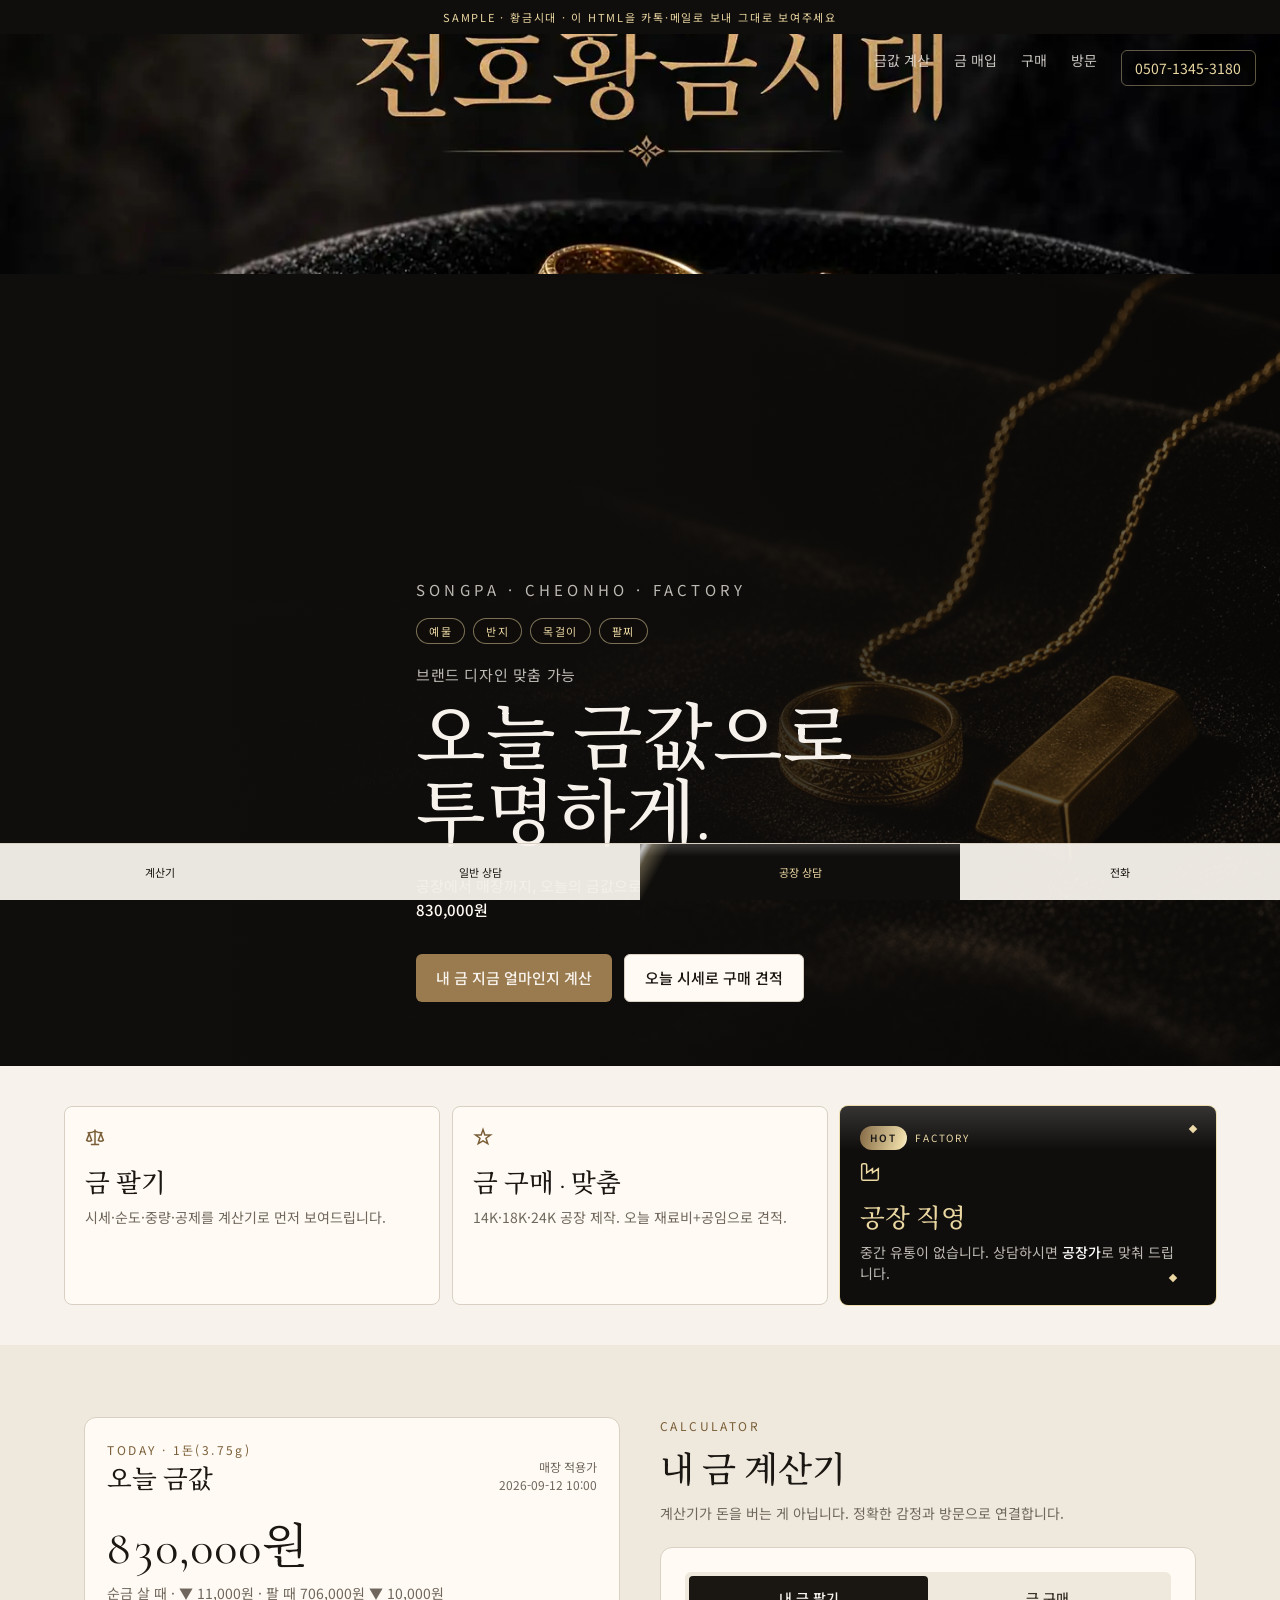
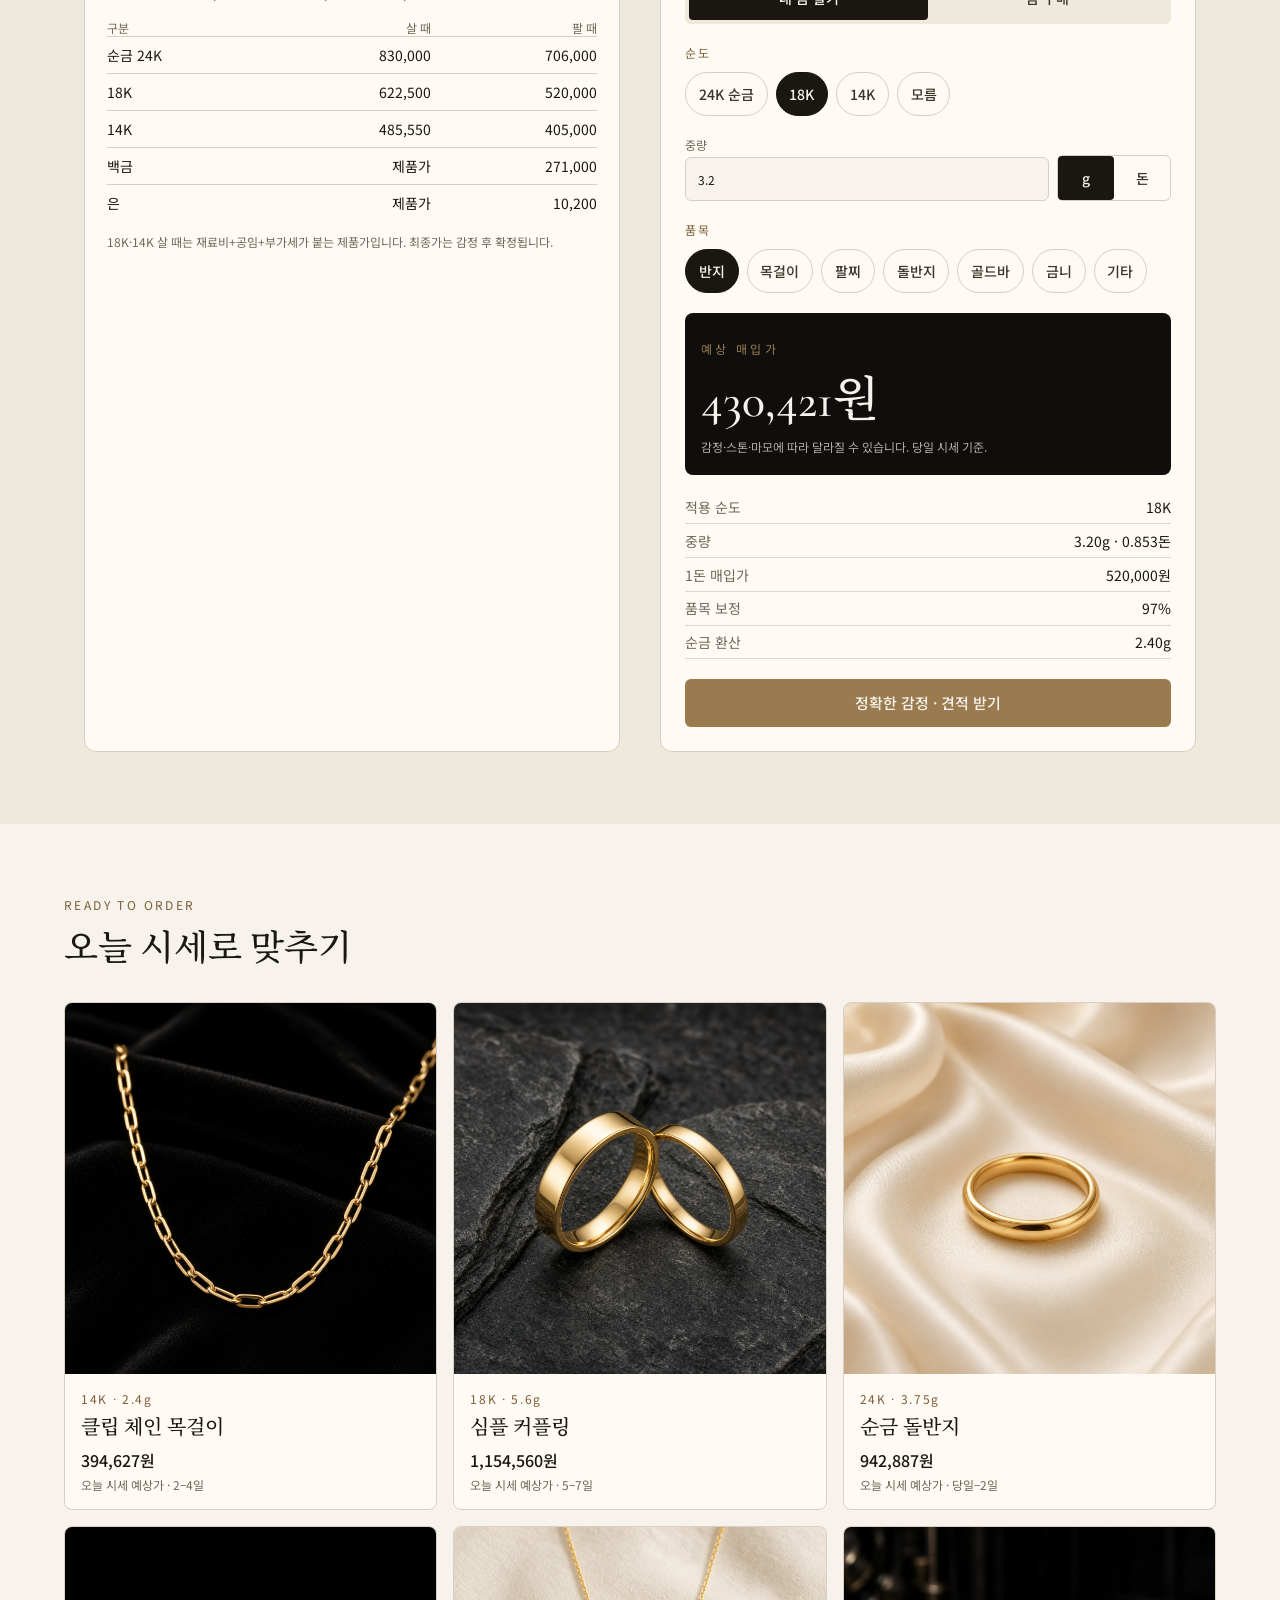
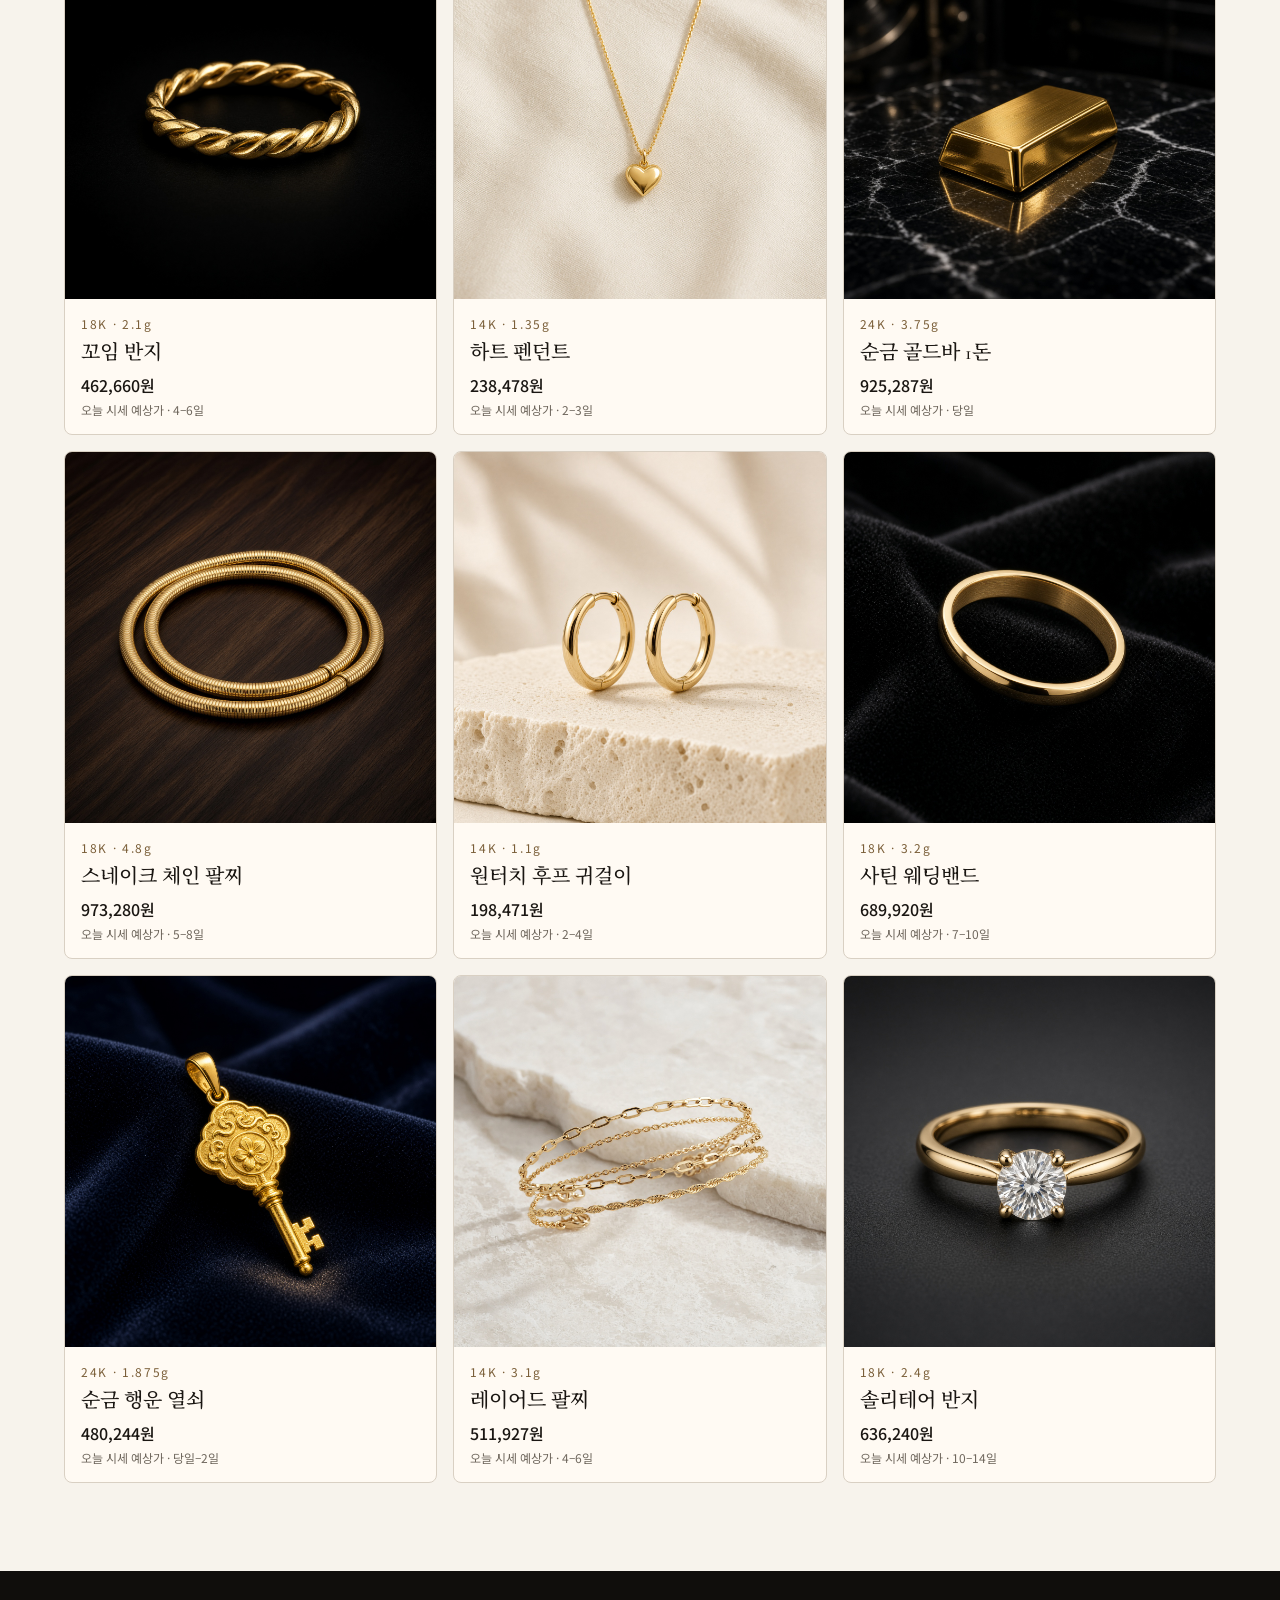
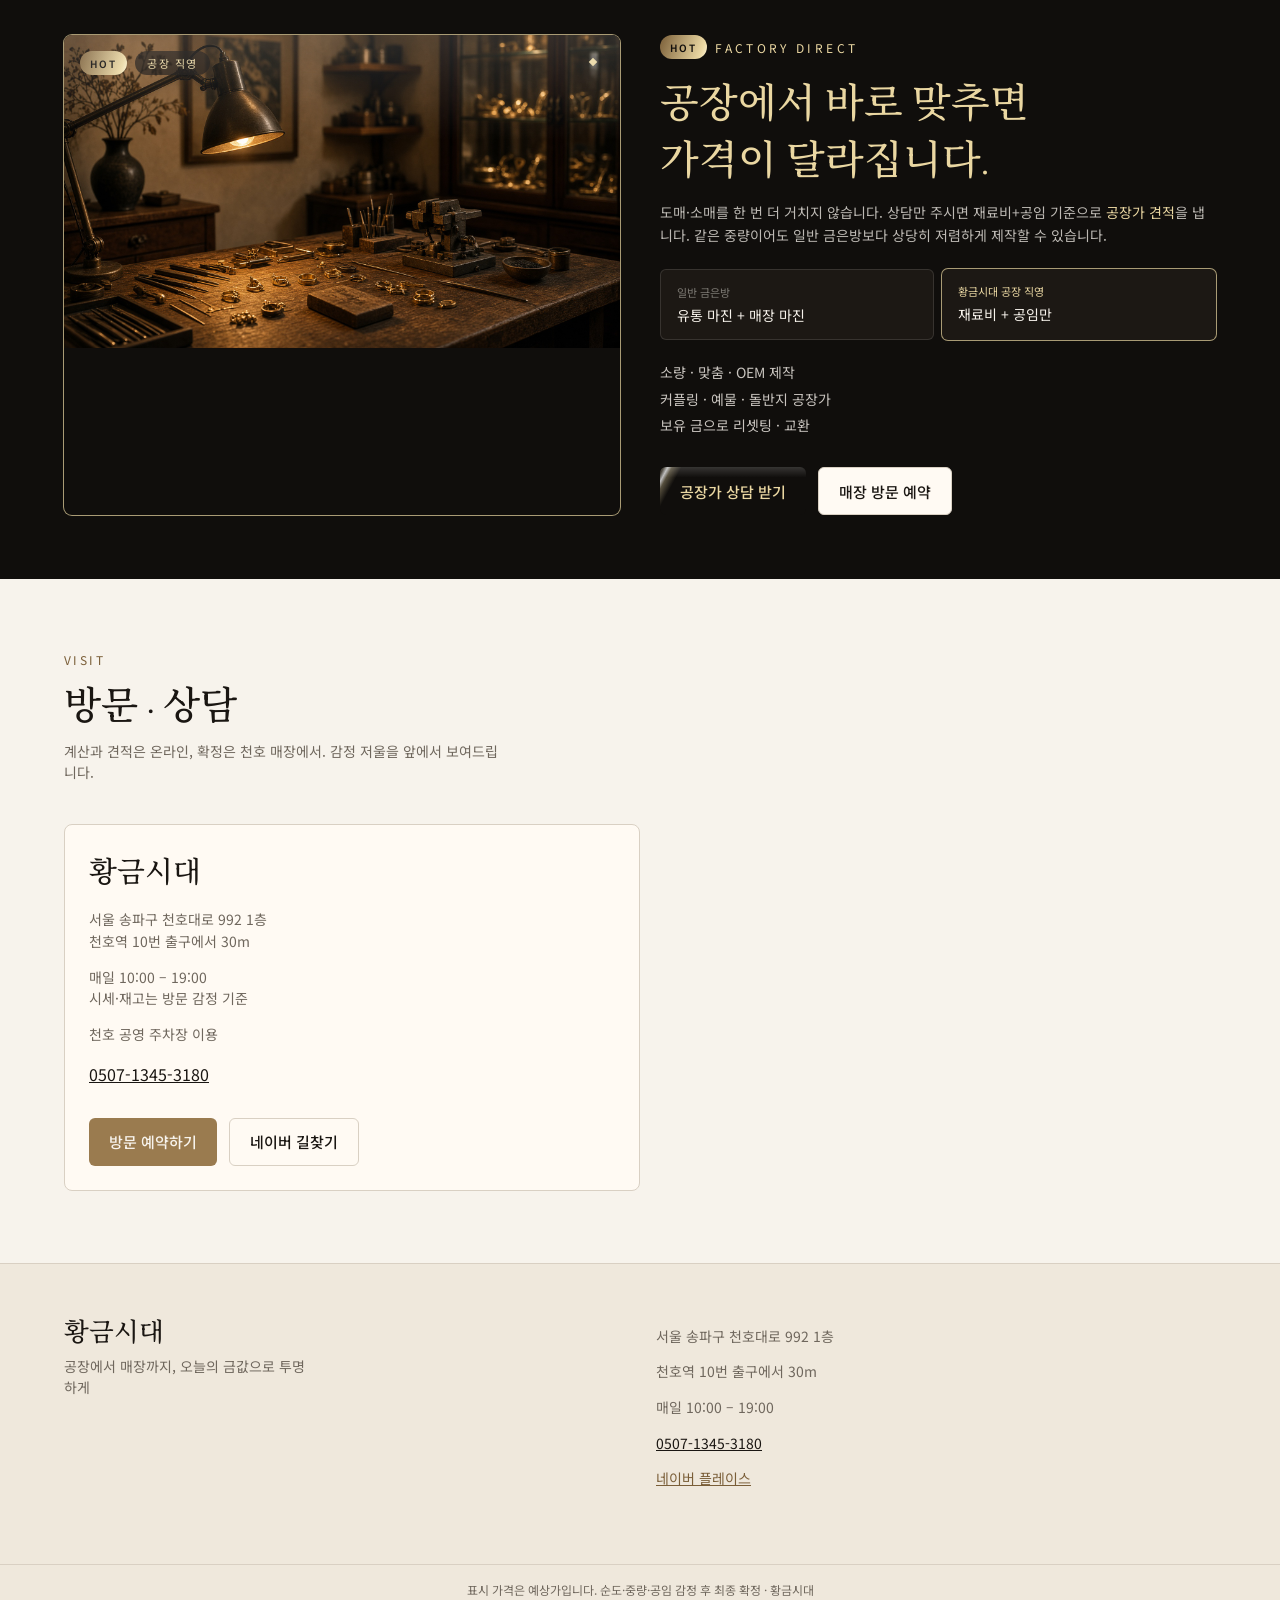
==== index.html @ 437cd319 "Publish static sample site to GitHub Pages" ====
<!DOCTYPE html>
<html lang="ko">
<head>
  <meta charset="UTF-8" />
  <meta name="viewport" content="width=device-width, initial-scale=1, viewport-fit=cover" />
  <title>황금시대 · 오늘 금값 · 공장직영 샘플</title>
  <meta name="description" content="송파 천호 공장직영 금은방. 오늘 금값, 내 금 계산기, 맞춤 제작 견적." />
  <link rel="icon" href="favicon.svg" />
  <link rel="preconnect" href="https://fonts.googleapis.com" />
  <link rel="preconnect" href="https://fonts.gstatic.com" crossorigin />
  <link href="https://fonts.googleapis.com/css2?family=Cormorant+Garamond:wght@500;600&family=Noto+Sans+KR:wght@400;500;600&family=Noto+Serif+KR:wght@500;600&display=swap" rel="stylesheet" />
  <style>
    :root {
      --ivory: #f7f3ec;
      --paper: #efe8dc;
      --ink: #1a1612;
      --ink-soft: #3a342c;
      --muted: #6f675d;
      --line: #d9d0c3;
      --gold: #9a7b4f;
      --gold-deep: #7a5e38;
      --gold-bright: #ead7a2;
      --night: #100e0c;
      --night-2: #1c1814;
      --cream: #fffaf3;
      --display: "Cormorant Garamond", "Noto Serif KR", serif;
      --sans: "Noto Sans KR", Pretendard, system-ui, sans-serif;
    }
    * { box-sizing: border-box; }
    html { scroll-behavior: smooth; }
    body {
      margin: 0;
      background: var(--ivory);
      color: var(--ink);
      font-family: var(--sans);
      -webkit-font-smoothing: antialiased;
      padding-bottom: 4.5rem;
    }
    img { max-width: 100%; display: block; }
    button, a { font-family: inherit; }
    button { cursor: pointer; }
    h1, h2, h3 { font-family: var(--display); font-weight: 500; text-wrap: balance; margin: 0; }
    p { text-wrap: pretty; }
    .wrap { max-width: 72rem; margin: 0 auto; padding: 0 1.25rem; }
    .sample-bar {
      background: var(--night);
      color: var(--gold-bright);
      text-align: center;
      font-size: 11px;
      letter-spacing: 0.16em;
      padding: 0.55rem 1rem;
    }
    header {
      position: sticky; top: 0; z-index: 40;
      background: var(--night);
    }
    .head { position: relative; }
    .brand { display: block; }
    .brand img { width: 100%; height: 10rem; object-fit: cover; object-position: center; }
    @media (min-width: 640px) { .brand img { height: 13rem; } }
    @media (min-width: 768px) { .brand img { height: 15rem; } }
    nav {
      display: none; position: absolute; top: 0; right: 0; left: 0;
      justify-content: flex-end; gap: 1.5rem; padding: 1rem 1.5rem 0;
    }
    nav a { color: rgba(247,243,236,.8); text-decoration: none; font-size: 14px; }
    nav a:hover { color: var(--gold-bright); }
    .tel-btn {
      display: none; height: 2.25rem; align-items: center;
      border: 1px solid color-mix(in oklab, var(--gold-bright) 40%, transparent);
      color: var(--gold-bright); background: transparent; text-decoration: none;
      border-radius: 6px; padding: 0 0.85rem; font-size: 14px;
    }
    .hero {
      position: relative; isolation: isolate; min-height: 88svh;
      background: var(--night); color: var(--ivory); overflow: hidden;
      display: flex; align-items: flex-end;
    }
    .hero img { position: absolute; inset: 0; width: 100%; height: 100%; object-fit: cover; opacity: 0.55; }
    .hero-mask {
      position: absolute; inset: 0;
      background: linear-gradient(90deg, var(--night) 0%, rgba(16,14,12,.8) 50%, rgba(16,14,12,.2) 100%);
    }
    .hero-copy { position: relative; padding: 7rem 0 4rem; }
    .kicker { font-size: 12px; letter-spacing: 0.28em; color: var(--gold); margin: 0; }
    .hero h1 { font-size: clamp(2.6rem, 8vw, 4.5rem); line-height: 1.05; margin-top: 1rem; }
    .hero p { max-width: 28rem; margin: 1.2rem 0 0; color: rgba(247,243,236,.75); font-size: 15px; line-height: 1.6; }
    .row { display: flex; flex-wrap: wrap; gap: 0.75rem; margin-top: 2rem; }
    .btn {
      display: inline-flex; align-items: center; justify-content: center; gap: 0.4rem;
      height: 3rem; padding: 0 1.25rem; border-radius: 6px; font-size: 15px; font-weight: 500;
      text-decoration: none; border: 0; color: var(--ivory); background: var(--gold);
    }
    .btn:hover { background: var(--gold-deep); }
    .btn-cream { background: var(--cream); color: var(--ink); border: 1px solid var(--line); }
    .btn-cream:hover { background: var(--paper); }
    .btn-ink { background: var(--ink); color: var(--ivory); }
    .btn-ghost { background: transparent; color: var(--ink); }
    .btn.full { width: 100%; }
    .btn:disabled { opacity: .4; cursor: not-allowed; }
    .cards { display: grid; gap: 0.75rem; padding: 2.5rem 0; }
    .card {
      border: 1px solid var(--line); background: var(--cream);
      border-radius: 8px; padding: 1.25rem; text-decoration: none; color: inherit;
    }
    .card h2 { font-size: 1.6rem; margin-top: 0.7rem; }
    .card p { margin: 0.5rem 0 0; font-size: 14px; color: var(--muted); line-height: 1.55; }
    .card svg { color: var(--gold-deep); }
    .pills { display: flex; flex-wrap: wrap; gap: 0.5rem; margin-top: 1rem; }
    .pill-tag {
      border: 1px solid color-mix(in oklab, var(--gold-bright) 50%, transparent);
      background: rgba(16,14,12,.4); color: var(--gold-bright);
      border-radius: 999px; padding: 4px 12px; font-size: 11px; letter-spacing: 0.14em;
    }
    .hero-custom { margin: 0.75rem 0 0; font-size: 14px; letter-spacing: 0.04em; color: var(--gold-bright); }
    .shine { position: relative; overflow: hidden; }
    .shine::before {
      content: ""; position: absolute; inset: 0; z-index: 1; pointer-events: none;
      background: linear-gradient(180deg, color-mix(in oklab, white 16%, transparent), transparent 22%);
    }
    .shine::after {
      content: ""; position: absolute; top: -30%; bottom: -30%; width: 38%; z-index: 2; pointer-events: none;
      mix-blend-mode: screen;
      background: linear-gradient(100deg, transparent 0%, transparent 32%, color-mix(in oklab, var(--gold-bright) 18%, transparent) 44%, color-mix(in oklab, white 72%, transparent) 50%, color-mix(in oklab, var(--gold-bright) 32%, transparent) 56%, transparent 70%);
      transform: translateX(-140%) skewX(-20deg);
      animation: glass 3.6s ease-in-out infinite;
    }
    @keyframes glass {
      0%, 14% { transform: translateX(-140%) skewX(-20deg); }
      58%, 100% { transform: translateX(320%) skewX(-20deg); }
    }
    .hot-card {
      position: relative; background: var(--night); color: var(--ivory); border: 0;
      box-shadow: 0 0 0 1px color-mix(in oklab, var(--gold-bright) 88%, white);
      overflow: hidden;
    }
    .hot-card h2, .hot-card svg { color: var(--gold-bright); }
    .hot-card p { color: rgba(247,243,236,.75); }
    .hot {
      display: inline-flex; height: 1.5rem; align-items: center; border-radius: 999px;
      padding: 0 0.65rem; font-size: 10px; font-weight: 600; letter-spacing: 0.18em; color: var(--night);
      background-image: linear-gradient(110deg, var(--gold-deep) 0%, var(--gold-bright) 42%, #fff6d8 50%, var(--gold-bright) 58%, var(--gold-deep) 100%);
      background-size: 220% 100%;
      animation: shimmer 2.6s linear infinite;
    }
    @keyframes shimmer { to { background-position: 220% 50%; } }
    .spark {
      position: absolute; width: 6px; height: 6px; background: var(--gold-bright);
      transform: rotate(45deg); animation: pulse 1.8s ease-in-out infinite;
    }
    @keyframes pulse { 50% { opacity: .35; transform: rotate(45deg) scale(.85); } }
    .paper { background: var(--paper); padding: 4.5rem 0; }
    .split { display: grid; gap: 2.5rem; }
    .eyebrow { font-size: 12px; letter-spacing: 0.2em; color: var(--gold-deep); margin: 0; }
    .calc {
      border: 1px solid var(--line); background: var(--cream);
      border-radius: 12px; padding: 1.25rem;
    }
    .seg { display: grid; grid-template-columns: 1fr 1fr; background: var(--paper); padding: 4px; border-radius: 6px; margin-bottom: 1.25rem; }
    .seg button, .chip, .unit button {
      height: 2.75rem; border: 0; background: transparent; color: var(--ink-soft); font-size: 14px; font-weight: 500; border-radius: 4px;
    }
    .seg button.on { background: var(--ink); color: var(--ivory); }
    .chips { display: flex; flex-wrap: wrap; gap: 0.5rem; margin: 0 0 1.25rem; }
    .chip { border: 1px solid var(--line); padding: 0 0.8rem; border-radius: 999px; background: var(--cream); }
    .chip.on { background: var(--ink); color: var(--ivory); border-color: var(--ink); }
    label.field { display: block; font-size: 12px; color: var(--muted); }
    input, textarea, select {
      width: 100%; margin-top: 4px; height: 2.75rem; border: 1px solid var(--line);
      background: var(--ivory); border-radius: 6px; padding: 0 0.75rem; font: inherit; color: var(--ink);
    }
    textarea { height: 6rem; padding: 0.7rem 0.75rem; resize: vertical; }
    .weight { display: grid; grid-template-columns: 1fr auto; gap: 0.5rem; margin-bottom: 1.25rem; }
    .unit { display: flex; border: 1px solid var(--line); border-radius: 6px; align-self: end; }
    .unit button { width: 3.5rem; }
    .unit button.on { background: var(--ink); color: var(--ivory); }
    .quote { background: var(--night); color: var(--ivory); border-radius: 8px; padding: 1.2rem 1rem; }
    .quote .kicker { color: var(--gold); }
    .quote b { font-family: var(--display); font-size: clamp(2rem, 5vw, 3rem); font-weight: 500; display: block; margin-top: 4px; }
    .quote p { margin: 0.5rem 0 0; font-size: 12px; color: rgba(247,243,236,.7); }
    .dl { margin: 1rem 0 0; }
    .dl div { display: flex; justify-content: space-between; gap: 1rem; border-bottom: 1px solid color-mix(in oklab, var(--line) 80%, transparent); padding: 0.4rem 0; font-size: 14px; }
    .dl dt { color: var(--muted); }
    .dl dd { margin: 0; font-variant-numeric: tabular-nums; }
    .board { border: 1px solid var(--line); background: var(--cream); border-radius: 12px; padding: 1.4rem; }
    .board h2 { font-size: 1.6rem; }
    .big { font-family: var(--display); font-size: clamp(2rem, 5vw, 3rem); margin: 0.8rem 0 0; font-variant-numeric: tabular-nums; }
    .delta { font-size: 14px; color: var(--muted); margin: 0.4rem 0 1rem; }
    .grid3 { display: grid; grid-template-columns: 1fr 1fr 1fr; gap: 0.5rem; font-size: 12px; color: var(--muted); }
    .rate { display: grid; grid-template-columns: 1fr 1fr 1fr; gap: 0.5rem; border-top: 1px solid var(--line); padding: 0.5rem 0; font-size: 14px; font-variant-numeric: tabular-nums; }
    .rate span:nth-child(2), .grid3 span:nth-child(2),
    .rate span:nth-child(3), .grid3 span:nth-child(3) { text-align: right; }
    .shop { padding: 4.5rem 0 5.5rem; }
    .shop-head { display: flex; justify-content: space-between; align-items: flex-end; gap: 1rem; margin-bottom: 2rem; }
    .products { display: grid; gap: 1rem; }
    .p-card { display: block; overflow: hidden; border: 1px solid var(--line); background: var(--cream); border-radius: 8px; text-decoration: none; color: inherit; }
    .p-card .ph { aspect-ratio: 1; background: var(--night); overflow: hidden; }
    .p-card img { width: 100%; height: 100%; object-fit: cover; }
    .p-card .meta { padding: 1rem; }
    .p-card .meta p:first-child { margin: 0; font-size: 12px; letter-spacing: 0.14em; color: var(--gold-deep); }
    .p-card h3 { font-size: 1.25rem; margin-top: 4px; }
    .p-card .price { margin: 0.5rem 0 0; font-weight: 500; font-variant-numeric: tabular-nums; }
    .p-card .sub { margin: 4px 0 0; font-size: 12px; color: var(--muted); }
    .factory { background: var(--night); color: var(--ivory); }
    .factory .inner { display: grid; gap: 2.5rem; padding: 4rem 0; }
    .shot { position: relative; overflow: hidden; border-radius: 8px;
      box-shadow: 0 0 0 1px color-mix(in oklab, var(--gold-bright) 70%, transparent); }
    .shot img { width: 100%; aspect-ratio: 16/9; object-fit: cover; }
    .shot .badges { position: absolute; left: 1rem; top: 1rem; display: flex; gap: 0.5rem; align-items: center; }
    .pill { background: rgba(16,14,12,.7); color: var(--gold-bright); border-radius: 999px; padding: 4px 12px; font-size: 11px; letter-spacing: 0.14em; }
    .factory h2 { color: var(--gold-bright); font-size: clamp(2rem, 4vw, 2.5rem); margin-top: 0.7rem; }
    .factory .lead { color: rgba(247,243,236,.75); font-size: 14px; line-height: 1.65; margin-top: 1rem; }
    .cmp { display: grid; grid-template-columns: 1fr 1fr; gap: 0.5rem; margin-top: 1.4rem; }
    .cmp div { background: var(--night-2); border-radius: 6px; padding: 0.85rem 1rem; font-size: 14px; }
    .cmp .dim { border: 1px solid rgba(247,243,236,.12); }
    .cmp .dim p:first-child { color: rgba(247,243,236,.45); font-size: 11px; margin: 0; }
    .cmp .lit { box-shadow: 0 0 0 1px color-mix(in oklab, var(--gold-bright) 70%, transparent); }
    .cmp .lit p:first-child { color: var(--gold-bright); font-size: 11px; margin: 0; }
    .cmp p + p { margin: 0.35rem 0 0; }
    .factory ul { margin: 1.4rem 0 0; padding: 0; list-style: none; font-size: 14px; color: rgba(247,243,236,.8); }
    .factory li { margin: 0.4rem 0; }
    .visit { padding: 4.5rem 0; }
    .visit-grid { display: grid; gap: 1rem; margin-top: 2.5rem; }
    .map { overflow: hidden; border: 1px solid var(--line); border-radius: 8px; min-height: 320px; }
    .map iframe { width: 100%; height: 100%; min-height: 320px; border: 0; }
    .visit-card { border: 1px solid var(--line); background: var(--cream); border-radius: 8px; padding: 1.5rem; max-width: 36rem; }
    footer { border-top: 1px solid var(--line); background: var(--paper); }
    .foot { display: grid; gap: 2rem; padding: 3rem 0; }
    .muted { color: var(--muted); font-size: 14px; line-height: 1.55; }
    .legal { border-top: 1px solid var(--line); padding: 1rem; text-align: center; font-size: 12px; color: var(--muted); }
    .sticky {
      position: fixed; left: 0; right: 0; bottom: 0; z-index: 40;
      background: color-mix(in oklab, var(--ivory) 95%, transparent);
      border-top: 1px solid var(--line);
      display: grid; grid-template-columns: 1fr 1fr 1fr 1fr;
      padding-bottom: env(safe-area-inset-bottom);
    }
    .sticky a, .sticky button {
      height: 3.5rem; border: 0; background: transparent; color: var(--ink);
      font-size: 11px; text-decoration: none; display: flex; flex-direction: column;
      align-items: center; justify-content: center; gap: 2px;
    }
    .sticky .factory-btn { background: var(--night); color: var(--gold-bright); }
    .modal {
      position: fixed; inset: 0; z-index: 60; background: rgba(16,14,12,.55);
      display: none; padding: 1rem;
    }
    .modal.open { display: flex; align-items: center; justify-content: center; }
    .sheet {
      width: min(32rem, 100%); margin: 0; background: var(--ivory); border-radius: 12px;
      padding: 1.5rem; max-height: 84vh; overflow: auto;
    }
    .sheet-h { display: flex; justify-content: space-between; gap: 1rem; margin-bottom: 1rem; }
    .x { width: 2.75rem; height: 2.75rem; border: 0; background: transparent; border-radius: 6px; font-size: 1.4rem; }
    .ok { display: none; }
    .modal.sent .form-fields { display: none; }
    .modal.sent .ok { display: block; }
    @media (min-width: 768px) {
      nav, .tel-btn { display: flex; }
      .cards { grid-template-columns: repeat(3, 1fr); }
      .products { grid-template-columns: repeat(3, 1fr); }
      .split, .factory .inner, .foot { grid-template-columns: 1fr 1fr; }
      .calc { padding: 1.5rem; }
    }
    @media (prefers-reduced-motion: reduce) {
      * { animation: none !important; }
    }
  </style>
</head>
<body>
  <div class="sample-bar">SAMPLE · 황금시대 · 이 HTML을 카톡·메일로 보내 그대로 보여주세요</div>
  <header>
    <div class="head">
      <a class="brand" href="#top">
        <img src="brand.webp" alt="천호황금시대" width="1400" height="788" fetchpriority="high" />
      </a>
      <nav>
        <a href="#calculator">금값 계산</a>
        <a href="#calculator" data-mode="sell">금 매입</a>
        <a href="#shop">구매</a>
        <a href="#visit">방문</a>
        <a class="tel-btn" href="tel:050713453180">0507-1345-3180</a>
      </nav>
    </div>
  </header>

  <section class="hero" id="top">
    <img src="hero.jpg" alt="" />
    <div class="hero-mask"></div>
    <div class="wrap hero-copy">
      <p class="kicker">SONGPA · CHEONHO · FACTORY</p>
      <div class="pills">
        <span class="pill-tag">예물</span>
        <span class="pill-tag">반지</span>
        <span class="pill-tag">목걸이</span>
        <span class="pill-tag">팔찌</span>
      </div>
      <p class="hero-custom">브랜드 디자인 맞춤 가능</p>
      <h1>오늘 금값으로<br />투명하게.</h1>
      <p>공장에서 매장까지, 오늘의 금값으로 투명하게. 순금 1돈 살 때 <b id="heroBuy" style="font-weight:500;color:#fffaf3">830,000원</b></p>
      <div class="row">
        <a class="btn" href="#calculator">내 금 지금 얼마인지 계산</a>
        <a class="btn btn-cream" href="#shop">오늘 시세로 구매 견적</a>
      </div>
    </div>
  </section>

  <section class="wrap cards">
    <a class="card" href="#calculator" data-mode="sell">
      <svg width="20" height="20" viewBox="0 0 24 24" fill="none" stroke="currentColor" stroke-width="1.8"><path d="M16 16l3-8 3 8c-.87.65-1.92 1-3 1s-2.13-.35-3-1zM2 16l3-8 3 8c-.87.65-1.92 1-3 1s-2.13-.35-3-1zM7 21h10M12 3v18M3 7h2c2 0 5-1 7-2 2 1 5 2 7 2h2"/></svg>
      <h2>금 팔기</h2>
      <p>시세·순도·중량·공제를 계산기로 먼저 보여드립니다.</p>
    </a>
    <a class="card" href="#shop">
      <svg width="20" height="20" viewBox="0 0 24 24" fill="none" stroke="currentColor" stroke-width="1.8"><path d="M12 3l2.2 6.6H21l-5.4 3.9 2.1 6.5L12 16.6 6.3 20l2.1-6.5L3 9.6h6.8L12 3z"/></svg>
      <h2>금 구매 · 맞춤</h2>
      <p>14K·18K·24K 공장 제작. 오늘 재료비+공임으로 견적.</p>
    </a>
    <a class="card hot-card shine" href="#factory">
      <span class="spark" style="right:20px;top:20px"></span>
      <span class="spark" style="right:40px;bottom:24px"></span>
      <div style="display:flex;gap:8px;align-items:center">
        <span class="hot">HOT</span>
        <span style="font-size:10px;letter-spacing:.18em;color:var(--gold-bright)">FACTORY</span>
      </div>
      <svg width="20" height="20" viewBox="0 0 24 24" fill="none" stroke="currentColor" stroke-width="1.8" style="margin-top:12px"><path d="M2 20a2 2 0 0 0 2 2h16a2 2 0 0 0 2-2V8l-7 5V8l-7 5V4a2 2 0 0 0-2-2H4a2 2 0 0 0-2 2z"/></svg>
      <h2>공장 직영</h2>
      <p>중간 유통이 없습니다. 상담하시면 <strong style="color:#fff;font-weight:500">공장가</strong>로 맞춰 드립니다.</p>
    </a>
  </section>

  <section class="paper" id="calculator">
    <div class="wrap split">
      <div class="board" id="priceBoard"></div>
      <div>
        <p class="eyebrow">CALCULATOR</p>
        <h2 style="font-size:2.2rem;margin-top:.4rem">내 금 계산기</h2>
        <p class="muted" style="margin:0.7rem 0 1.4rem;max-width:26rem">계산기가 돈을 버는 게 아닙니다. 정확한 감정과 방문으로 연결합니다.</p>
        <div class="calc">
          <div class="seg">
            <button type="button" class="on" data-set="mode" data-v="sell">내 금 팔기</button>
            <button type="button" data-set="mode" data-v="buy">금 구매</button>
          </div>
          <p class="eyebrow" style="margin-bottom:.7rem">순도</p>
          <div class="chips" id="karats"></div>
          <div class="weight">
            <label class="field">중량
              <input id="weight" inputmode="decimal" value="3.2" />
            </label>
            <div class="unit">
              <button type="button" class="on" data-set="unit" data-v="g">g</button>
              <button type="button" data-set="unit" data-v="don">돈</button>
            </div>
          </div>
          <div id="itemWrap">
            <p class="eyebrow" style="margin-bottom:.7rem">품목</p>
            <div class="chips" id="items"></div>
          </div>
          <div class="quote">
            <p class="kicker" id="quoteLabel">예상 매입가</p>
            <b id="quoteValue">—</b>
            <p>감정·스톤·마모에 따라 달라질 수 있습니다. 당일 시세 기준.</p>
          </div>
          <div class="dl" id="quoteRows"></div>
          <button class="btn full" type="button" id="consultCalc" style="margin-top:1.2rem">정확한 감정 · 견적 받기</button>
        </div>
      </div>
    </div>
  </section>

  <section class="shop wrap" id="shop">
    <div class="shop-head">
      <div>
        <p class="eyebrow">READY TO ORDER</p>
        <h2 style="font-size:2.2rem;margin-top:.4rem">오늘 시세로 맞추기</h2>
      </div>
    </div>
    <div class="products" id="products"></div>
  </section>

  <section class="factory" id="factory">
    <div class="wrap inner">
      <div class="shot shine">
        <img src="atelier.jpg" alt="황금시대 공방" />
        <div class="badges"><span class="hot">HOT</span><span class="pill">공장 직영</span></div>
        <span class="spark" style="right:24px;top:24px"></span>
      </div>
      <div>
        <div style="display:flex;gap:8px;align-items:center">
          <span class="hot">HOT</span>
          <p class="kicker" style="color:var(--gold-bright)">FACTORY DIRECT</p>
        </div>
        <h2>공장에서 바로 맞추면<br />가격이 달라집니다.</h2>
        <p class="lead">도매·소매를 한 번 더 거치지 않습니다. 상담만 주시면 재료비+공임 기준으로 <span style="color:var(--gold-bright)">공장가 견적</span>을 냅니다. 같은 중량이어도 일반 금은방보다 상당히 저렴하게 제작할 수 있습니다.</p>
        <div class="cmp">
          <div class="dim"><p>일반 금은방</p><p>유통 마진 + 매장 마진</p></div>
          <div class="lit"><p>황금시대 공장 직영</p><p>재료비 + 공임만</p></div>
        </div>
        <ul>
          <li>소량 · 맞춤 · OEM 제작</li>
          <li>커플링 · 예물 · 돌반지 공장가</li>
          <li>보유 금으로 리셋팅 · 교환</li>
        </ul>
        <div class="row">
          <button class="btn shine" type="button" id="factoryConsult" style="background:var(--night);color:var(--gold-bright);border:0">공장가 상담 받기</button>
          <a class="btn btn-cream" href="#visit">매장 방문 예약</a>
        </div>
      </div>
    </div>
  </section>

  <section class="visit wrap" id="visit">
    <p class="eyebrow">VISIT</p>
    <h2 style="font-size:2.4rem;margin-top:.4rem">방문 · 상담</h2>
    <p class="muted" style="max-width:28rem;margin-top:.7rem">계산과 견적은 온라인, 확정은 천호 매장에서. 감정 저울을 앞에서 보여드립니다.</p>
    <div class="visit-card" style="margin-top:2.5rem">
        <h3 style="font-size:1.8rem">황금시대</h3>
        <p class="muted" style="margin-top:1.2rem">서울 송파구 천호대로 992 1층<br />천호역 10번 출구에서 30m</p>
        <p class="muted">매일 10:00 – 19:00<br />시세·재고는 방문 감정 기준</p>
        <p class="muted">천호 공영 주차장 이용</p>
        <p style="margin:1rem 0 0"><a href="tel:050713453180" style="color:var(--ink)">0507-1345-3180</a></p>
        <div class="row">
          <button class="btn" type="button" id="visitConsult">방문 예약하기</button>
          <a class="btn btn-cream" href="https://naver.me/GOhWHrw8" target="_blank" rel="noreferrer">네이버 길찾기</a>
        </div>
      </div>
  </section>

  <footer>
    <div class="wrap foot">
      <div>
        <h3 style="font-size:1.6rem">황금시대</h3>
        <p class="muted" style="max-width:16rem;margin-top:.5rem">공장에서 매장까지, 오늘의 금값으로 투명하게</p>
      </div>
      <div class="muted">
        <p>서울 송파구 천호대로 992 1층</p>
        <p>천호역 10번 출구에서 30m</p>
        <p>매일 10:00 – 19:00</p>
        <p style="margin-top:.8rem"><a href="tel:050713453180" style="color:var(--ink)">0507-1345-3180</a></p>
        <p><a href="https://naver.me/GOhWHrw8" style="color:var(--gold-deep)">네이버 플레이스</a></p>
      </div>
    </div>
    <p class="legal">표시 가격은 예상가입니다. 순도·중량·공임 감정 후 최종 확정 · 황금시대</p>
  </footer>

  <div class="sticky">
    <a href="#calculator">계산기</a>
    <button type="button" id="stickyConsult">일반 상담</button>
    <button class="factory-btn shine" type="button" id="stickyFactory">공장 상담</button>
    <a href="tel:050713453180">전화</a>
  </div>

  <div class="modal" id="modal" role="dialog" aria-modal="true">
    <form class="sheet" id="consultForm">
      <div class="sheet-h">
        <div>
          <h3 id="modalTitle" style="font-size:1.6rem">일반 상담</h3>
          <p class="muted" id="modalDesc" style="margin:.35rem 0 0;font-size:13px">예상가는 참고입니다. 최종 금액은 매장 감정 후 확정됩니다.</p>
        </div>
        <button class="x" type="button" id="closeModal" aria-label="닫기">×</button>
      </div>
      <div class="form-fields">
        <div class="chips" id="types"></div>
        <p class="muted" id="estBox" style="display:none;border:1px solid var(--line);background:var(--cream);padding:8px 12px;border-radius:6px;font-variant-numeric:tabular-nums"></p>
        <label class="field">이름<input name="name" required placeholder="김지수" /></label>
        <label class="field" style="margin-top:12px">연락처<input name="phone" required inputmode="tel" placeholder="010-0000-0000" /></label>
        <label class="field" style="margin-top:12px">방문 희망일<input name="visitDate" type="date" /></label>
        <label class="field" style="margin-top:12px">메모 · 사진 설명<textarea name="message" id="msg" placeholder="중량, 순도, 원하는 사이즈를 적어주세요."></textarea></label>
        <button class="btn full" type="submit" style="margin-top:16px">상담 요청 보내기</button>
      </div>
      <div class="ok">
        <p class="muted" style="background:var(--paper);padding:12px 16px;border-radius:6px">요청이 이 기기에 저장되었습니다. 지금 전화하거나 문자로 이어가시면 더 빠릅니다.</p>
        <div class="row">
          <a class="btn btn-ink" href="tel:050713453180">전화</a>
          <a class="btn btn-cream" href="sms:050713453180">문자</a>
        </div>
        <button class="btn btn-ghost full" type="button" id="closeModal2">닫기</button>
      </div>
    </form>
  </div>

  <script>
    const DON = 3.75;
    const RATES = {
      gold24Buy: 830000, gold24Sell: 706000, gold18Sell: 520000, gold14Sell: 405000,
      platinumSell: 271000, silverSell: 10200,
      jewelryFactor: 0.97, goldbarFactor: 1, dentalFactor: 0.9,
      labor14: 22000, labor18: 26000, labor24: 8000,
      updatedAt: "2026-09-12 10:00", prevBuy: 841000, prevSell: 716000
    };
    const PURITY = { "24K": 0.999, "18K": 0.75, "14K": 0.585 };
    const KARATS = [{id:"24K",label:"24K 순금"},{id:"18K",label:"18K"},{id:"14K",label:"14K"},{id:"unknown",label:"모름"}];
    const ITEMS = [{id:"ring",label:"반지"},{id:"necklace",label:"목걸이"},{id:"bracelet",label:"팔찌"},{id:"baby",label:"돌반지"},{id:"goldbar",label:"골드바"},{id:"dental",label:"금니"},{id:"other",label:"기타"}];
    const PRODUCTS = [
      {name:"클립 체인 목걸이", karat:"14K", grams:2.4, labor:48000, lead:"2–4일", image:"products/necklace-clip.jpg"},
      {name:"심플 커플링", karat:"18K", grams:5.6, labor:120000, lead:"5–7일", image:"products/couple-bands.jpg"},
      {name:"순금 돌반지", karat:"24K", grams:3.75, labor:28000, lead:"당일–2일", image:"products/baby-ring.jpg"},
      {name:"꼬임 반지", karat:"18K", grams:2.1, labor:72000, lead:"4–6일", image:"products/twist-ring.jpg"},
      {name:"하트 펜던트", karat:"14K", grams:1.35, labor:42000, lead:"2–3일", image:"products/heart-pendant.jpg"},
      {name:"순금 골드바 1돈", karat:"24K", grams:3.75, labor:12000, lead:"당일", image:"products/goldbar.jpg"},
      {name:"스네이크 체인 팔찌", karat:"18K", grams:4.8, labor:88000, lead:"5–8일", image:"products/snake-bracelet.jpg"},
      {name:"원터치 후프 귀걸이", karat:"14K", grams:1.1, labor:38000, lead:"2–4일", image:"products/hoops.jpg"},
      {name:"사틴 웨딩밴드", karat:"18K", grams:3.2, labor:96000, lead:"7–10일", image:"products/wedding-band.jpg"},
      {name:"순금 행운 열쇠", karat:"24K", grams:1.875, labor:22000, lead:"당일–2일", image:"products/lucky-key.jpg"},
      {name:"레이어드 팔찌", karat:"14K", grams:3.1, labor:64000, lead:"4–6일", image:"products/layered-bracelet.jpg"},
      {name:"솔리테어 반지", karat:"18K", grams:2.4, labor:180000, lead:"10–14일", image:"products/solitaire.jpg"}
    ];

    const won = n => Math.round(n).toLocaleString("ko-KR") + "원";
    const wonS = n => Math.round(n).toLocaleString("ko-KR");
    function gramsToDon(g){ return g / DON; }
    function itemFactor(item){
      if (item === "goldbar") return RATES.goldbarFactor;
      if (item === "dental") return RATES.dentalFactor;
      return RATES.jewelryFactor;
    }
    function sellPerDon(k){
      if (k === "24K") return RATES.gold24Sell;
      if (k === "14K") return RATES.gold14Sell;
      return RATES.gold18Sell;
    }
    function estimateSell(karat, grams, item){
      const k = karat === "unknown" ? "18K" : karat;
      const don = gramsToDon(grams);
      const perDon = sellPerDon(karat);
      const factor = itemFactor(item);
      const purity = PURITY[k];
      return {
        amount: Math.round(perDon * don * factor),
        karatLabel: karat === "unknown" ? "18K 가정" : karat,
        grams, don, perDon, factor, fine: grams * purity
      };
    }
    function estimateBuy(karat, grams, labor){
      const purity = PURITY[karat];
      const material = Math.round(RATES.gold24Buy * gramsToDon(grams) * purity);
      const sub = material + labor;
      const vat = Math.round(sub * 0.1);
      return { material, labor, vat, total: sub + vat };
    }
    function defaultLabor(karat, grams){
      const per = karat === "24K" ? RATES.labor24 : karat === "18K" ? RATES.labor18 : RATES.labor14;
      return Math.round(per * Math.max(grams, 0.8));
    }
    function delta(d){
      if (!d) return "보합";
      const abs = Math.abs(d).toLocaleString("ko-KR");
      return d > 0 ? "▲ " + abs + "원" : "▼ " + abs + "원";
    }

    const state = { mode: "sell", karat: "18K", unit: "g", item: "ring" };

    function renderBoard(){
      const buyD = RATES.gold24Buy - RATES.prevBuy;
      const sellD = RATES.gold24Sell - RATES.prevSell;
      const rows = [
        ["순금 24K", RATES.gold24Buy, RATES.gold24Sell],
        ["18K", Math.round(RATES.gold24Buy * 0.75), RATES.gold18Sell],
        ["14K", Math.round(RATES.gold24Buy * 0.585), RATES.gold14Sell],
        ["백금", null, RATES.platinumSell],
        ["은", null, RATES.silverSell]
      ];
      document.getElementById("priceBoard").innerHTML =
        `<p class="eyebrow">TODAY · 1돈(3.75g)</p>
         <div style="display:flex;justify-content:space-between;align-items:flex-end;gap:12px">
           <h2>오늘 금값</h2>
           <p class="muted" style="text-align:right;font-size:12px;margin:0">매장 적용가<br>${RATES.updatedAt}</p>
         </div>
         <p class="big">${won(RATES.gold24Buy)}</p>
         <p class="delta">순금 살 때 · ${delta(buyD)} · 팔 때 ${wonS(RATES.gold24Sell)}원 ${delta(sellD)}</p>
         <div class="grid3"><span>구분</span><span>살 때</span><span>팔 때</span></div>
         ${rows.map(r => `<div class="rate"><span>${r[0]}</span><span>${r[1] ? wonS(r[1]) : "제품가"}</span><span>${wonS(r[2])}</span></div>`).join("")}
         <p class="muted" style="font-size:12px;margin-top:12px">18K·14K 살 때는 재료비+공임+부가세가 붙는 제품가입니다. 최종가는 감정 후 확정됩니다.</p>`;
      document.getElementById("heroBuy").textContent = won(RATES.gold24Buy);
    }

    function chips(el, list, key){
      el.innerHTML = list.map(x => `<button type="button" class="chip${state[key]===x.id?" on":""}" data-set="${key}" data-v="${x.id}">${x.label}</button>`).join("");
    }

    function renderCalc(){
      chips(document.getElementById("karats"), KARATS, "karat");
      chips(document.getElementById("items"), ITEMS, "item");
      document.querySelectorAll("[data-set=mode]").forEach(b => b.classList.toggle("on", b.dataset.v === state.mode));
      document.querySelectorAll("[data-set=unit]").forEach(b => b.classList.toggle("on", b.dataset.v === state.unit));
      document.getElementById("itemWrap").style.display = state.mode === "sell" ? "" : "none";
      const n = Number(document.getElementById("weight").value);
      const grams = !Number.isFinite(n) || n <= 0 ? 0 : (state.unit === "don" ? n * DON : n);
      const buyK = state.karat === "unknown" ? "18K" : state.karat;
      const sell = estimateSell(state.karat, grams, state.item);
      const buy = estimateBuy(buyK, grams, defaultLabor(buyK, grams));
      const result = state.mode === "sell" ? sell.amount : buy.total;
      document.getElementById("quoteLabel").textContent = state.mode === "sell" ? "예상 매입가" : "예상 제작가";
      document.getElementById("quoteValue").textContent = grams > 0 ? won(result) : "—";
      document.getElementById("consultCalc").disabled = grams <= 0;
      const rows = grams > 0
        ? (state.mode === "sell"
          ? [["적용 순도", sell.karatLabel],["중량", sell.grams.toFixed(2)+"g · "+sell.don.toFixed(3)+"돈"],["1돈 매입가", won(sell.perDon)],["품목 보정", Math.round(sell.factor*100)+"%"],["순금 환산", sell.fine.toFixed(2)+"g"]]
          : [["재료비", won(buy.material)],["공임", won(buy.labor)],["부가세 10%", won(buy.vat)],["합계", won(buy.total)]])
        : [];
      document.getElementById("quoteRows").innerHTML = rows.map(r => `<div><dt>${r[0]}</dt><dd>${r[1]}</dd></div>`).join("");
      window.__estimate = grams > 0
        ? (state.mode === "sell"
          ? `예상 매입가 ${won(sell.amount)} · ${sell.karatLabel} ${grams.toFixed(2)}g`
          : `예상 구매가 ${won(buy.total)} · ${buyK} ${grams.toFixed(2)}g`)
        : "";
      window.__consultType = state.mode === "sell" ? "sell" : "custom";
    }

    function renderProducts(){
      document.getElementById("products").innerHTML = PRODUCTS.map(p => {
        const price = estimateBuy(p.karat, p.grams, p.labor);
        return `<a class="p-card" href="#consult" data-product="${p.name}" data-est="${won(price.total)}">
          <div class="ph"><img src="${p.image}" alt="${p.name}" /></div>
          <div class="meta">
            <p>${p.karat} · ${p.grams}g</p>
            <h3>${p.name}</h3>
            <p class="price">${won(price.total)}</p>
            <p class="sub">오늘 시세 예상가 · ${p.lead}</p>
          </div>
        </a>`;
      }).join("");
    }

    const TYPES = [{id:"sell",label:"금 매입"},{id:"buy",label:"구매 견적"},{id:"custom",label:"맞춤 제작"},{id:"visit",label:"방문 예약"}];
    const consult = { type: "visit", estimate: "", message: "" };
    const typesEl = document.getElementById("types");
    typesEl.innerHTML = TYPES.map(t => `<button type="button" class="chip" data-type="${t.id}">${t.label}</button>`).join("");

    function paintTypes(){
      typesEl.querySelectorAll("[data-type]").forEach(b => b.classList.toggle("on", b.dataset.type === consult.type));
    }
    function openModal(opts = {}){
      consult.type = opts.type || "visit";
      consult.estimate = opts.estimate || "";
      consult.message = opts.message || "";
      const modal = document.getElementById("modal");
      const factory = consult.type === "custom";
      document.getElementById("modalTitle").textContent = factory ? "공장 상담" : "일반 상담";
      document.getElementById("modalDesc").textContent = factory
        ? "공장직영 맞춤 제작입니다. 재료비+공임 기준으로 견적합니다."
        : "예상가는 참고입니다. 최종 금액은 매장 감정 후 확정됩니다.";
      const box = document.getElementById("estBox");
      if (consult.estimate) { box.style.display = "block"; box.textContent = consult.estimate; }
      else { box.style.display = "none"; }
      document.getElementById("msg").value = consult.message;
      modal.classList.remove("sent");
      paintTypes();
      modal.classList.add("open");
    }
    function closeModal(){ document.getElementById("modal").classList.remove("open", "sent"); }

    document.addEventListener("click", (e) => {
      const t = e.target.closest("[data-set]");
      if (t) {
        state[t.dataset.set] = t.dataset.v;
        renderCalc();
      }
      const typeBtn = e.target.closest("[data-type]");
      if (typeBtn) { consult.type = typeBtn.dataset.type; paintTypes(); }
      const prod = e.target.closest("[data-product]");
      if (prod) {
        e.preventDefault();
        openModal({ type: "buy", estimate: prod.dataset.product + " · " + prod.dataset.est, message: prod.dataset.product + " 견적 상담" });
      }
      if (e.target.id === "closeModal" || e.target.id === "closeModal2" || e.target.id === "modal") closeModal();
      if (e.target.id === "consultCalc") openModal({ type: window.__consultType, estimate: window.__estimate, message: window.__estimate });
      if (e.target.id === "factoryConsult" || e.target.id === "stickyFactory") openModal({ type: "custom", message: "공장 직영 맞춤 제작 상담 원합니다. 공장가로 견적 부탁합니다." });
      if (e.target.id === "visitConsult" || e.target.id === "stickyConsult") openModal({ type: "visit" });
      if (e.target.closest("[data-mode=sell]")) { state.mode = "sell"; renderCalc(); }
    });
    document.getElementById("weight").addEventListener("input", renderCalc);
    document.getElementById("consultForm").addEventListener("submit", (e) => {
      e.preventDefault();
      const fd = new FormData(e.target);
      const row = {
        name: fd.get("name"), phone: fd.get("phone"), type: consult.type,
        message: fd.get("message"), visitDate: fd.get("visitDate"),
        estimate: consult.estimate, at: new Date().toISOString()
      };
      const prev = JSON.parse(localStorage.getItem("hwanggeum-inquiries") || "[]");
      localStorage.setItem("hwanggeum-inquiries", JSON.stringify([row, ...prev].slice(0, 80)));
      document.getElementById("modal").classList.add("sent");
    });

    renderBoard();
    renderCalc();
    renderProducts();
  </script>
</body>
</html>
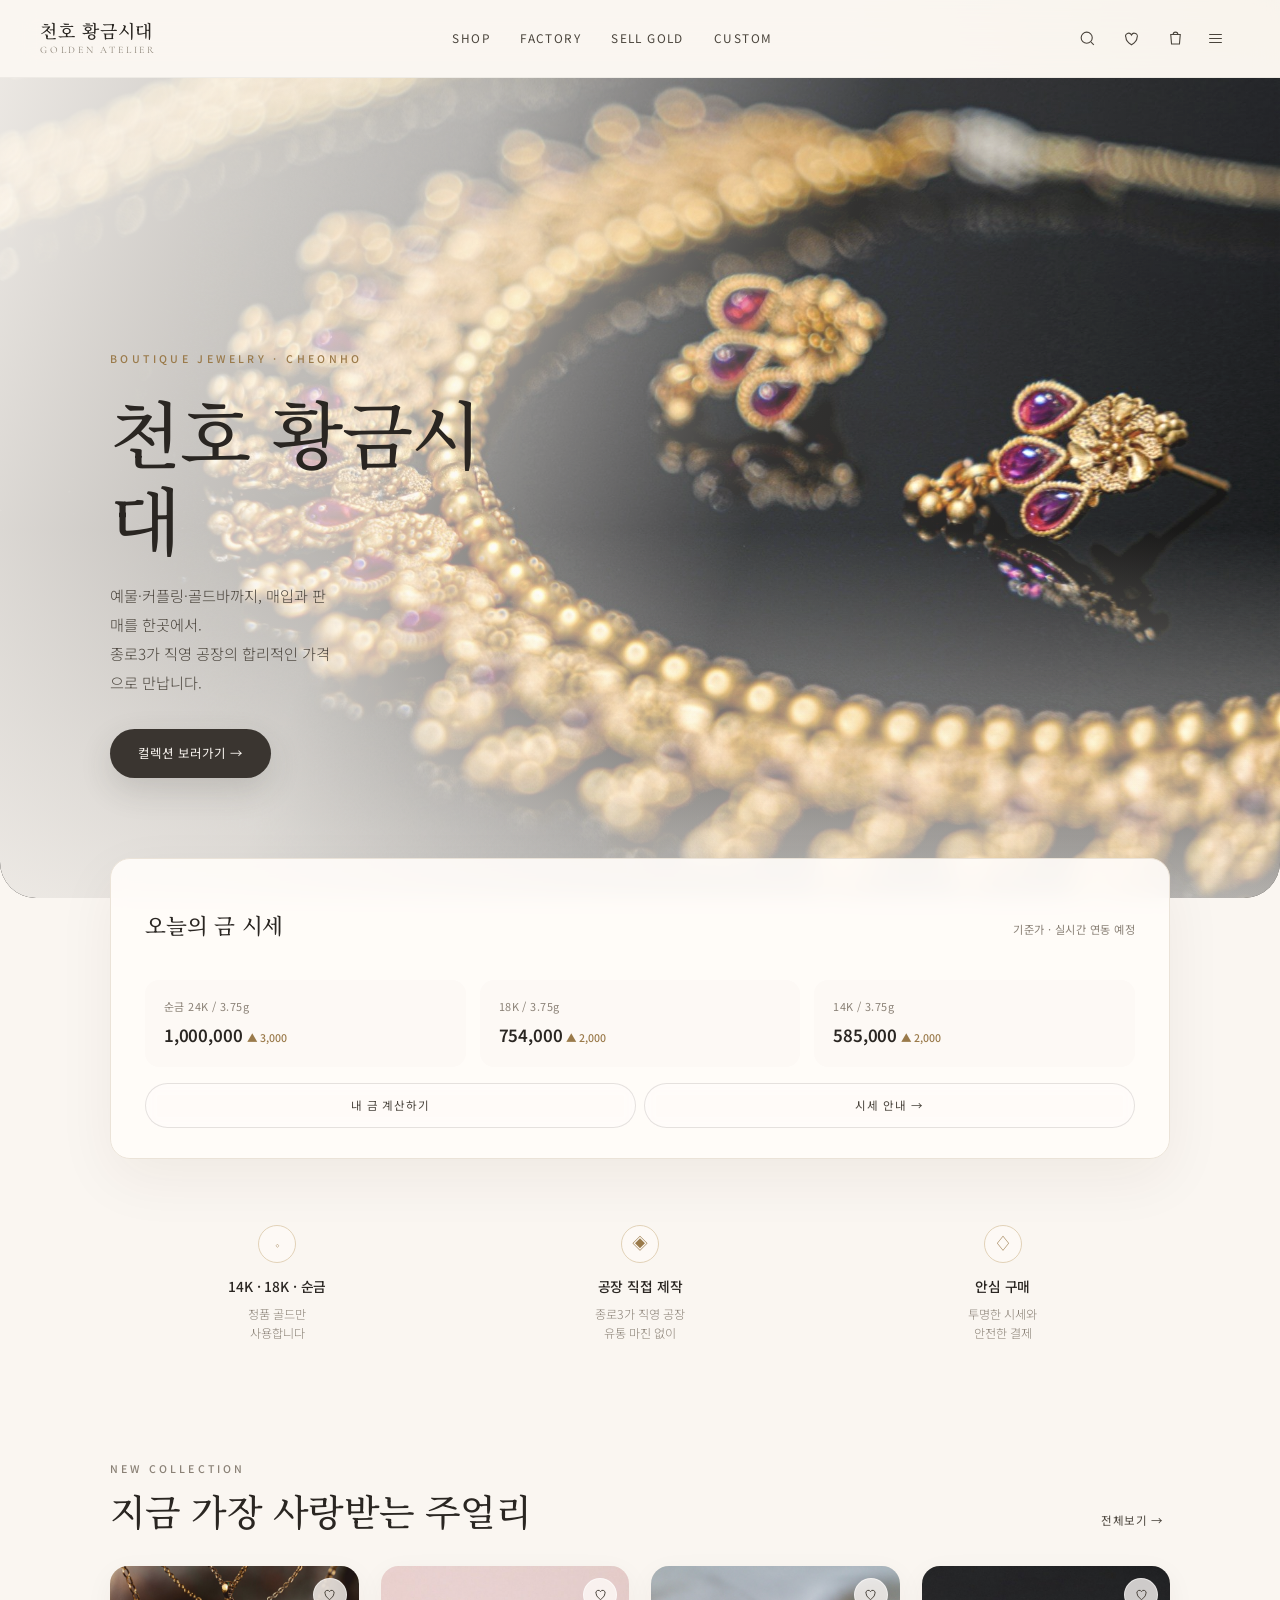
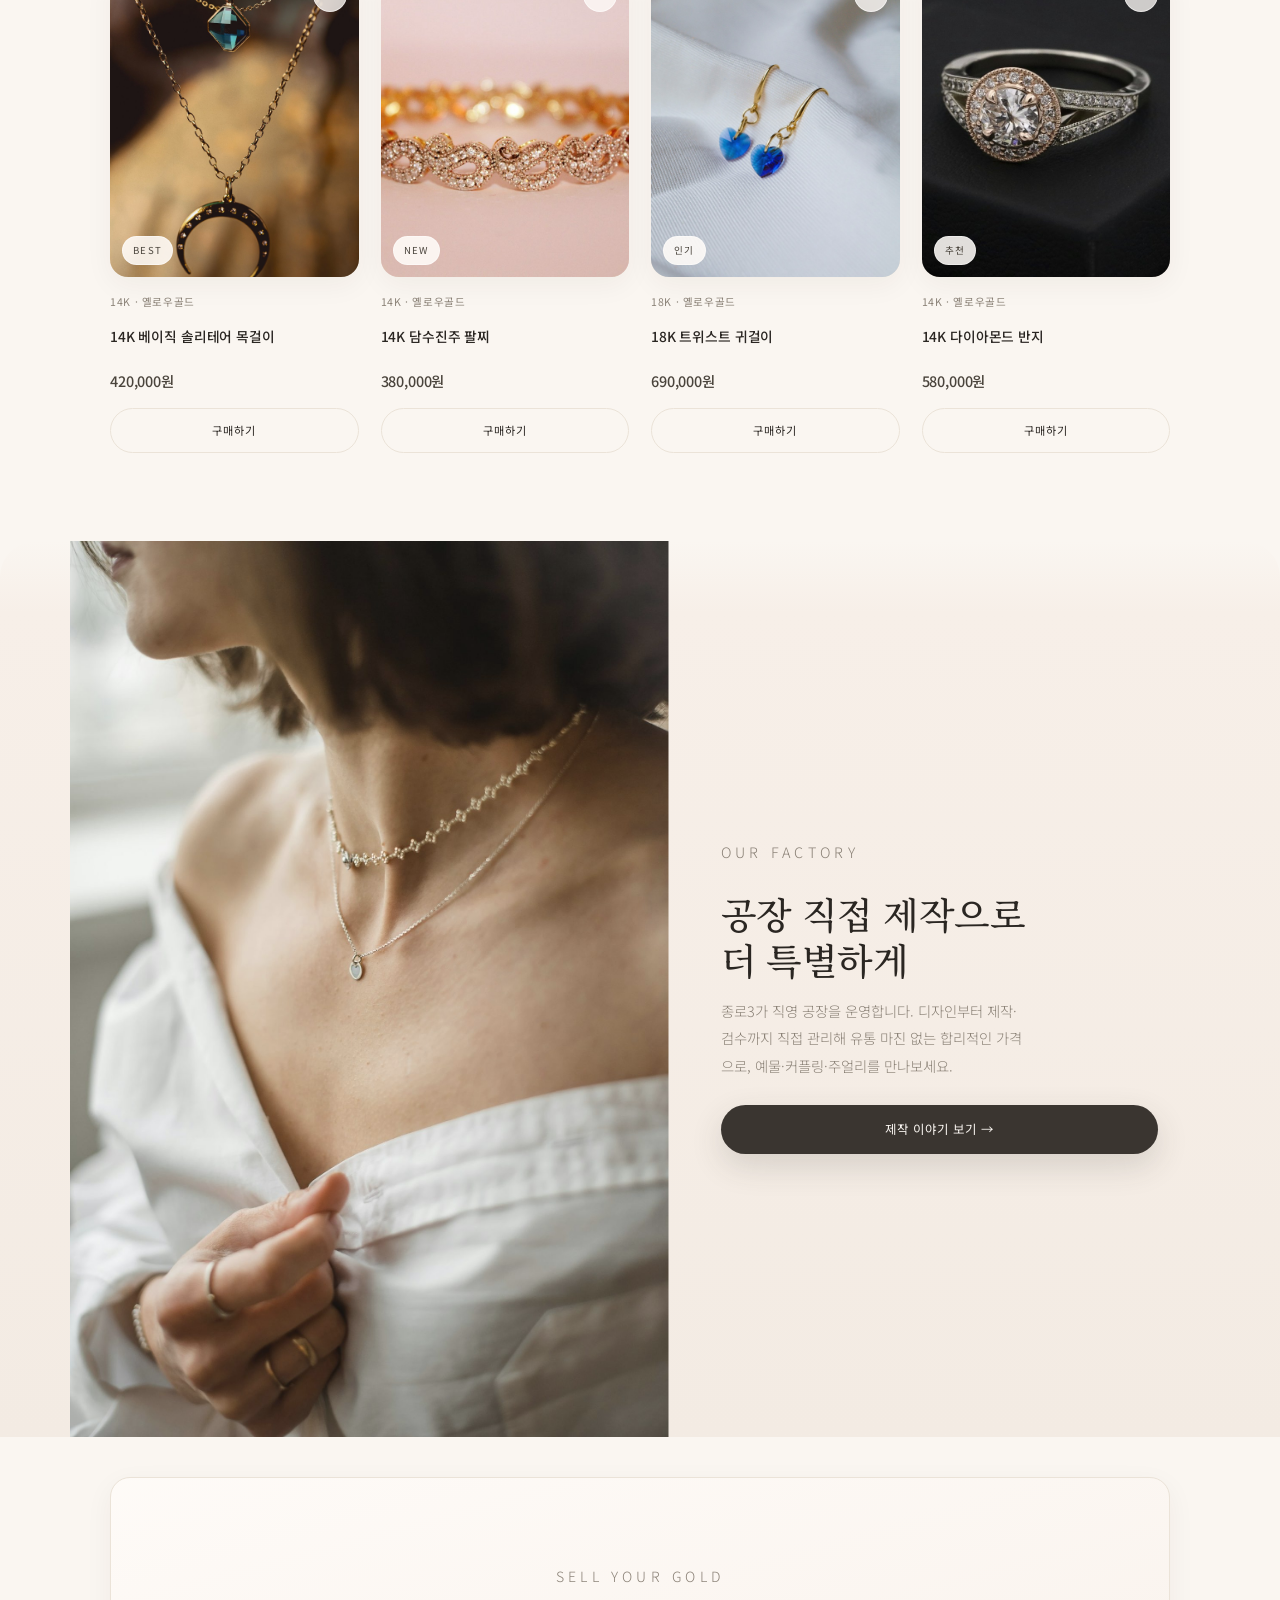
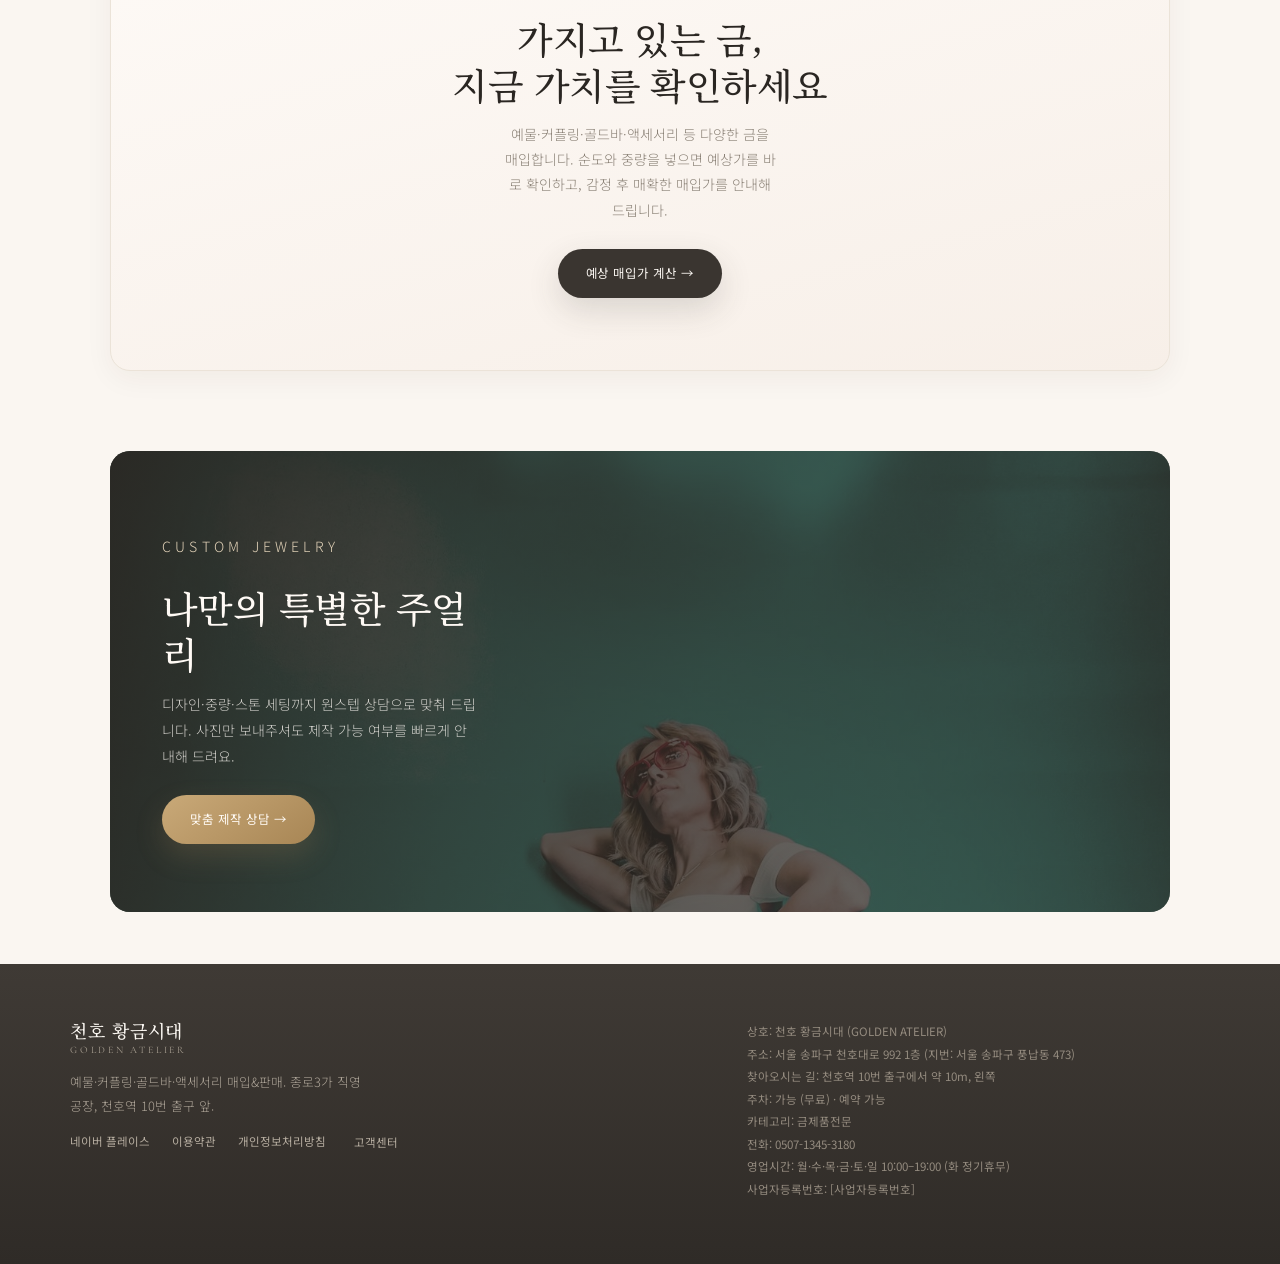
==== commit 322f4506: "Replace Pages site with GOLDEN ATELIER responsive HTML Mobile bottom nav and desktop top nav switch " ====
--- a/index.html
+++ b/index.html
@@ -1,691 +1,1457 @@
 <!DOCTYPE html>
 <html lang="ko">
 <head>
-  <meta charset="UTF-8" />
-  <meta name="viewport" content="width=device-width, initial-scale=1, viewport-fit=cover" />
-  <title>황금시대 · 오늘 금값 · 공장직영 샘플</title>
-  <meta name="description" content="송파 천호 공장직영 금은방. 오늘 금값, 내 금 계산기, 맞춤 제작 견적." />
-  <link rel="icon" href="favicon.svg" />
-  <link rel="preconnect" href="https://fonts.googleapis.com" />
-  <link rel="preconnect" href="https://fonts.gstatic.com" crossorigin />
-  <link href="https://fonts.googleapis.com/css2?family=Cormorant+Garamond:wght@500;600&family=Noto+Sans+KR:wght@400;500;600&family=Noto+Serif+KR:wght@500;600&display=swap" rel="stylesheet" />
-  <style>
-    :root {
-      --ivory: #f7f3ec;
-      --paper: #efe8dc;
-      --ink: #1a1612;
-      --ink-soft: #3a342c;
-      --muted: #6f675d;
-      --line: #d9d0c3;
-      --gold: #9a7b4f;
-      --gold-deep: #7a5e38;
-      --gold-bright: #ead7a2;
-      --night: #100e0c;
-      --night-2: #1c1814;
-      --cream: #fffaf3;
-      --display: "Cormorant Garamond", "Noto Serif KR", serif;
-      --sans: "Noto Sans KR", Pretendard, system-ui, sans-serif;
-    }
-    * { box-sizing: border-box; }
-    html { scroll-behavior: smooth; }
-    body {
-      margin: 0;
-      background: var(--ivory);
-      color: var(--ink);
-      font-family: var(--sans);
-      -webkit-font-smoothing: antialiased;
-      padding-bottom: 4.5rem;
-    }
-    img { max-width: 100%; display: block; }
-    button, a { font-family: inherit; }
-    button { cursor: pointer; }
-    h1, h2, h3 { font-family: var(--display); font-weight: 500; text-wrap: balance; margin: 0; }
-    p { text-wrap: pretty; }
-    .wrap { max-width: 72rem; margin: 0 auto; padding: 0 1.25rem; }
-    .sample-bar {
-      background: var(--night);
-      color: var(--gold-bright);
-      text-align: center;
-      font-size: 11px;
-      letter-spacing: 0.16em;
-      padding: 0.55rem 1rem;
-    }
-    header {
-      position: sticky; top: 0; z-index: 40;
-      background: var(--night);
-    }
-    .head { position: relative; }
-    .brand { display: block; }
-    .brand img { width: 100%; height: 10rem; object-fit: cover; object-position: center; }
-    @media (min-width: 640px) { .brand img { height: 13rem; } }
-    @media (min-width: 768px) { .brand img { height: 15rem; } }
-    nav {
-      display: none; position: absolute; top: 0; right: 0; left: 0;
-      justify-content: flex-end; gap: 1.5rem; padding: 1rem 1.5rem 0;
-    }
-    nav a { color: rgba(247,243,236,.8); text-decoration: none; font-size: 14px; }
-    nav a:hover { color: var(--gold-bright); }
-    .tel-btn {
-      display: none; height: 2.25rem; align-items: center;
-      border: 1px solid color-mix(in oklab, var(--gold-bright) 40%, transparent);
-      color: var(--gold-bright); background: transparent; text-decoration: none;
-      border-radius: 6px; padding: 0 0.85rem; font-size: 14px;
-    }
-    .hero {
-      position: relative; isolation: isolate; min-height: 88svh;
-      background: var(--night); color: var(--ivory); overflow: hidden;
-      display: flex; align-items: flex-end;
-    }
-    .hero img { position: absolute; inset: 0; width: 100%; height: 100%; object-fit: cover; opacity: 0.55; }
-    .hero-mask {
-      position: absolute; inset: 0;
-      background: linear-gradient(90deg, var(--night) 0%, rgba(16,14,12,.8) 50%, rgba(16,14,12,.2) 100%);
-    }
-    .hero-copy { position: relative; padding: 7rem 0 4rem; }
-    .kicker { font-size: 12px; letter-spacing: 0.28em; color: var(--gold); margin: 0; }
-    .hero h1 { font-size: clamp(2.6rem, 8vw, 4.5rem); line-height: 1.05; margin-top: 1rem; }
-    .hero p { max-width: 28rem; margin: 1.2rem 0 0; color: rgba(247,243,236,.75); font-size: 15px; line-height: 1.6; }
-    .row { display: flex; flex-wrap: wrap; gap: 0.75rem; margin-top: 2rem; }
-    .btn {
-      display: inline-flex; align-items: center; justify-content: center; gap: 0.4rem;
-      height: 3rem; padding: 0 1.25rem; border-radius: 6px; font-size: 15px; font-weight: 500;
-      text-decoration: none; border: 0; color: var(--ivory); background: var(--gold);
-    }
-    .btn:hover { background: var(--gold-deep); }
-    .btn-cream { background: var(--cream); color: var(--ink); border: 1px solid var(--line); }
-    .btn-cream:hover { background: var(--paper); }
-    .btn-ink { background: var(--ink); color: var(--ivory); }
-    .btn-ghost { background: transparent; color: var(--ink); }
-    .btn.full { width: 100%; }
-    .btn:disabled { opacity: .4; cursor: not-allowed; }
-    .cards { display: grid; gap: 0.75rem; padding: 2.5rem 0; }
-    .card {
-      border: 1px solid var(--line); background: var(--cream);
-      border-radius: 8px; padding: 1.25rem; text-decoration: none; color: inherit;
-    }
-    .card h2 { font-size: 1.6rem; margin-top: 0.7rem; }
-    .card p { margin: 0.5rem 0 0; font-size: 14px; color: var(--muted); line-height: 1.55; }
-    .card svg { color: var(--gold-deep); }
-    .pills { display: flex; flex-wrap: wrap; gap: 0.5rem; margin-top: 1rem; }
-    .pill-tag {
-      border: 1px solid color-mix(in oklab, var(--gold-bright) 50%, transparent);
-      background: rgba(16,14,12,.4); color: var(--gold-bright);
-      border-radius: 999px; padding: 4px 12px; font-size: 11px; letter-spacing: 0.14em;
-    }
-    .hero-custom { margin: 0.75rem 0 0; font-size: 14px; letter-spacing: 0.04em; color: var(--gold-bright); }
-    .shine { position: relative; overflow: hidden; }
-    .shine::before {
-      content: ""; position: absolute; inset: 0; z-index: 1; pointer-events: none;
-      background: linear-gradient(180deg, color-mix(in oklab, white 16%, transparent), transparent 22%);
-    }
-    .shine::after {
-      content: ""; position: absolute; top: -30%; bottom: -30%; width: 38%; z-index: 2; pointer-events: none;
-      mix-blend-mode: screen;
-      background: linear-gradient(100deg, transparent 0%, transparent 32%, color-mix(in oklab, var(--gold-bright) 18%, transparent) 44%, color-mix(in oklab, white 72%, transparent) 50%, color-mix(in oklab, var(--gold-bright) 32%, transparent) 56%, transparent 70%);
-      transform: translateX(-140%) skewX(-20deg);
-      animation: glass 3.6s ease-in-out infinite;
-    }
-    @keyframes glass {
-      0%, 14% { transform: translateX(-140%) skewX(-20deg); }
-      58%, 100% { transform: translateX(320%) skewX(-20deg); }
-    }
-    .hot-card {
-      position: relative; background: var(--night); color: var(--ivory); border: 0;
-      box-shadow: 0 0 0 1px color-mix(in oklab, var(--gold-bright) 88%, white);
-      overflow: hidden;
-    }
-    .hot-card h2, .hot-card svg { color: var(--gold-bright); }
-    .hot-card p { color: rgba(247,243,236,.75); }
-    .hot {
-      display: inline-flex; height: 1.5rem; align-items: center; border-radius: 999px;
-      padding: 0 0.65rem; font-size: 10px; font-weight: 600; letter-spacing: 0.18em; color: var(--night);
-      background-image: linear-gradient(110deg, var(--gold-deep) 0%, var(--gold-bright) 42%, #fff6d8 50%, var(--gold-bright) 58%, var(--gold-deep) 100%);
-      background-size: 220% 100%;
-      animation: shimmer 2.6s linear infinite;
-    }
-    @keyframes shimmer { to { background-position: 220% 50%; } }
-    .spark {
-      position: absolute; width: 6px; height: 6px; background: var(--gold-bright);
-      transform: rotate(45deg); animation: pulse 1.8s ease-in-out infinite;
-    }
-    @keyframes pulse { 50% { opacity: .35; transform: rotate(45deg) scale(.85); } }
-    .paper { background: var(--paper); padding: 4.5rem 0; }
-    .split { display: grid; gap: 2.5rem; }
-    .eyebrow { font-size: 12px; letter-spacing: 0.2em; color: var(--gold-deep); margin: 0; }
-    .calc {
-      border: 1px solid var(--line); background: var(--cream);
-      border-radius: 12px; padding: 1.25rem;
-    }
-    .seg { display: grid; grid-template-columns: 1fr 1fr; background: var(--paper); padding: 4px; border-radius: 6px; margin-bottom: 1.25rem; }
-    .seg button, .chip, .unit button {
-      height: 2.75rem; border: 0; background: transparent; color: var(--ink-soft); font-size: 14px; font-weight: 500; border-radius: 4px;
-    }
-    .seg button.on { background: var(--ink); color: var(--ivory); }
-    .chips { display: flex; flex-wrap: wrap; gap: 0.5rem; margin: 0 0 1.25rem; }
-    .chip { border: 1px solid var(--line); padding: 0 0.8rem; border-radius: 999px; background: var(--cream); }
-    .chip.on { background: var(--ink); color: var(--ivory); border-color: var(--ink); }
-    label.field { display: block; font-size: 12px; color: var(--muted); }
-    input, textarea, select {
-      width: 100%; margin-top: 4px; height: 2.75rem; border: 1px solid var(--line);
-      background: var(--ivory); border-radius: 6px; padding: 0 0.75rem; font: inherit; color: var(--ink);
-    }
-    textarea { height: 6rem; padding: 0.7rem 0.75rem; resize: vertical; }
-    .weight { display: grid; grid-template-columns: 1fr auto; gap: 0.5rem; margin-bottom: 1.25rem; }
-    .unit { display: flex; border: 1px solid var(--line); border-radius: 6px; align-self: end; }
-    .unit button { width: 3.5rem; }
-    .unit button.on { background: var(--ink); color: var(--ivory); }
-    .quote { background: var(--night); color: var(--ivory); border-radius: 8px; padding: 1.2rem 1rem; }
-    .quote .kicker { color: var(--gold); }
-    .quote b { font-family: var(--display); font-size: clamp(2rem, 5vw, 3rem); font-weight: 500; display: block; margin-top: 4px; }
-    .quote p { margin: 0.5rem 0 0; font-size: 12px; color: rgba(247,243,236,.7); }
-    .dl { margin: 1rem 0 0; }
-    .dl div { display: flex; justify-content: space-between; gap: 1rem; border-bottom: 1px solid color-mix(in oklab, var(--line) 80%, transparent); padding: 0.4rem 0; font-size: 14px; }
-    .dl dt { color: var(--muted); }
-    .dl dd { margin: 0; font-variant-numeric: tabular-nums; }
-    .board { border: 1px solid var(--line); background: var(--cream); border-radius: 12px; padding: 1.4rem; }
-    .board h2 { font-size: 1.6rem; }
-    .big { font-family: var(--display); font-size: clamp(2rem, 5vw, 3rem); margin: 0.8rem 0 0; font-variant-numeric: tabular-nums; }
-    .delta { font-size: 14px; color: var(--muted); margin: 0.4rem 0 1rem; }
-    .grid3 { display: grid; grid-template-columns: 1fr 1fr 1fr; gap: 0.5rem; font-size: 12px; color: var(--muted); }
-    .rate { display: grid; grid-template-columns: 1fr 1fr 1fr; gap: 0.5rem; border-top: 1px solid var(--line); padding: 0.5rem 0; font-size: 14px; font-variant-numeric: tabular-nums; }
-    .rate span:nth-child(2), .grid3 span:nth-child(2),
-    .rate span:nth-child(3), .grid3 span:nth-child(3) { text-align: right; }
-    .shop { padding: 4.5rem 0 5.5rem; }
-    .shop-head { display: flex; justify-content: space-between; align-items: flex-end; gap: 1rem; margin-bottom: 2rem; }
-    .products { display: grid; gap: 1rem; }
-    .p-card { display: block; overflow: hidden; border: 1px solid var(--line); background: var(--cream); border-radius: 8px; text-decoration: none; color: inherit; }
-    .p-card .ph { aspect-ratio: 1; background: var(--night); overflow: hidden; }
-    .p-card img { width: 100%; height: 100%; object-fit: cover; }
-    .p-card .meta { padding: 1rem; }
-    .p-card .meta p:first-child { margin: 0; font-size: 12px; letter-spacing: 0.14em; color: var(--gold-deep); }
-    .p-card h3 { font-size: 1.25rem; margin-top: 4px; }
-    .p-card .price { margin: 0.5rem 0 0; font-weight: 500; font-variant-numeric: tabular-nums; }
-    .p-card .sub { margin: 4px 0 0; font-size: 12px; color: var(--muted); }
-    .factory { background: var(--night); color: var(--ivory); }
-    .factory .inner { display: grid; gap: 2.5rem; padding: 4rem 0; }
-    .shot { position: relative; overflow: hidden; border-radius: 8px;
-      box-shadow: 0 0 0 1px color-mix(in oklab, var(--gold-bright) 70%, transparent); }
-    .shot img { width: 100%; aspect-ratio: 16/9; object-fit: cover; }
-    .shot .badges { position: absolute; left: 1rem; top: 1rem; display: flex; gap: 0.5rem; align-items: center; }
-    .pill { background: rgba(16,14,12,.7); color: var(--gold-bright); border-radius: 999px; padding: 4px 12px; font-size: 11px; letter-spacing: 0.14em; }
-    .factory h2 { color: var(--gold-bright); font-size: clamp(2rem, 4vw, 2.5rem); margin-top: 0.7rem; }
-    .factory .lead { color: rgba(247,243,236,.75); font-size: 14px; line-height: 1.65; margin-top: 1rem; }
-    .cmp { display: grid; grid-template-columns: 1fr 1fr; gap: 0.5rem; margin-top: 1.4rem; }
-    .cmp div { background: var(--night-2); border-radius: 6px; padding: 0.85rem 1rem; font-size: 14px; }
-    .cmp .dim { border: 1px solid rgba(247,243,236,.12); }
-    .cmp .dim p:first-child { color: rgba(247,243,236,.45); font-size: 11px; margin: 0; }
-    .cmp .lit { box-shadow: 0 0 0 1px color-mix(in oklab, var(--gold-bright) 70%, transparent); }
-    .cmp .lit p:first-child { color: var(--gold-bright); font-size: 11px; margin: 0; }
-    .cmp p + p { margin: 0.35rem 0 0; }
-    .factory ul { margin: 1.4rem 0 0; padding: 0; list-style: none; font-size: 14px; color: rgba(247,243,236,.8); }
-    .factory li { margin: 0.4rem 0; }
-    .visit { padding: 4.5rem 0; }
-    .visit-grid { display: grid; gap: 1rem; margin-top: 2.5rem; }
-    .map { overflow: hidden; border: 1px solid var(--line); border-radius: 8px; min-height: 320px; }
-    .map iframe { width: 100%; height: 100%; min-height: 320px; border: 0; }
-    .visit-card { border: 1px solid var(--line); background: var(--cream); border-radius: 8px; padding: 1.5rem; max-width: 36rem; }
-    footer { border-top: 1px solid var(--line); background: var(--paper); }
-    .foot { display: grid; gap: 2rem; padding: 3rem 0; }
-    .muted { color: var(--muted); font-size: 14px; line-height: 1.55; }
-    .legal { border-top: 1px solid var(--line); padding: 1rem; text-align: center; font-size: 12px; color: var(--muted); }
-    .sticky {
-      position: fixed; left: 0; right: 0; bottom: 0; z-index: 40;
-      background: color-mix(in oklab, var(--ivory) 95%, transparent);
-      border-top: 1px solid var(--line);
-      display: grid; grid-template-columns: 1fr 1fr 1fr 1fr;
-      padding-bottom: env(safe-area-inset-bottom);
-    }
-    .sticky a, .sticky button {
-      height: 3.5rem; border: 0; background: transparent; color: var(--ink);
-      font-size: 11px; text-decoration: none; display: flex; flex-direction: column;
-      align-items: center; justify-content: center; gap: 2px;
-    }
-    .sticky .factory-btn { background: var(--night); color: var(--gold-bright); }
-    .modal {
-      position: fixed; inset: 0; z-index: 60; background: rgba(16,14,12,.55);
-      display: none; padding: 1rem;
-    }
-    .modal.open { display: flex; align-items: center; justify-content: center; }
-    .sheet {
-      width: min(32rem, 100%); margin: 0; background: var(--ivory); border-radius: 12px;
-      padding: 1.5rem; max-height: 84vh; overflow: auto;
-    }
-    .sheet-h { display: flex; justify-content: space-between; gap: 1rem; margin-bottom: 1rem; }
-    .x { width: 2.75rem; height: 2.75rem; border: 0; background: transparent; border-radius: 6px; font-size: 1.4rem; }
-    .ok { display: none; }
-    .modal.sent .form-fields { display: none; }
-    .modal.sent .ok { display: block; }
-    @media (min-width: 768px) {
-      nav, .tel-btn { display: flex; }
-      .cards { grid-template-columns: repeat(3, 1fr); }
-      .products { grid-template-columns: repeat(3, 1fr); }
-      .split, .factory .inner, .foot { grid-template-columns: 1fr 1fr; }
-      .calc { padding: 1.5rem; }
-    }
-    @media (prefers-reduced-motion: reduce) {
-      * { animation: none !important; }
-    }
-  </style>
-</head>
+<meta charset="utf-8">
+<meta name="viewport" content="width=device-width, initial-scale=1, viewport-fit=cover">
+<meta name="theme-color" content="#faf6f1">
+<meta name="description" content="천호 황금시대 — 예물·커플링·골드바·액세서리까지 매입과 판매를 함께합니다. 종로3가 직영 공장을 운영해 유통 마진을 줄인 합리적인 가격으로 만나보세요. 디자인·중량·스톤 세팅까지 원스텝 상담으로 맞춤 제작도 가능합니다.">
+<title>천호 황금시대 — GOLDEN ATELIER</title>
+<link rel="preconnect" href="https://fonts.googleapis.com">
+<link rel="preconnect" href="https://fonts.gstatic.com" crossorigin>
+<link href="https://fonts.googleapis.com/css2?family=Cormorant+Garamond:ital,wght@0,400;0,500;0,600;1,400&family=Noto+Sans+KR:wght@300;400;500;600&family=Noto+Serif+KR:wght@400;500;600&display=swap" rel="stylesheet">
+<style>
+:root {
+  --bg: #faf6f1;
+  --bg-soft: #fdf9f5;
+  --bg-blush: #f7efe8;
+  --card: #fffcf9;
+  --ink: #2a2622;
+  --ink-soft: #4a443c;
+  --muted: #8a8176;
+  --line: #ebe3d8;
+  --line-soft: rgba(42,38,34,.06);
+  --gold: #b89a6a;
+  --gold-deep: #9a7a4a;
+  --gold-soft: #e2d2b8;
+  --gold-mist: rgba(184,154,106,.14);
+  --blush: #f0ddd4;
+  --charcoal: #3a3530;
+  --charcoal-soft: #5a534b;
+  --shadow: 0 20px 60px rgba(60, 40, 20, .06);
+  --shadow-sm: 0 8px 28px rgba(60, 40, 20, .05);
+  --radius: 20px;
+  --radius-sm: 14px;
+  --ease: cubic-bezier(.22,.61,.36,1);
+  --header-h: 70px;
+  --bottom-h: 64px;
+  --max: 1140px;
+}
+*, *::before, *::after { box-sizing: border-box; }
+html { scroll-behavior: smooth; }
+body {
+  margin: 0;
+  background:
+    radial-gradient(1200px 600px at 10% -10%, rgba(240,221,212,.45), transparent 55%),
+    radial-gradient(900px 500px at 100% 0%, rgba(226,210,184,.35), transparent 50%),
+    var(--bg);
+  color: var(--ink);
+  font-family: "Noto Sans KR", system-ui, sans-serif;
+  font-weight: 400;
+  line-height: 1.7;
+  -webkit-font-smoothing: antialiased;
+  text-rendering: optimizeLegibility;
+}
+img { max-width: 100%; display: block; }
+button, input, select, textarea { font: inherit; color: inherit; }
+button { cursor: pointer; border: 0; background: none; }
+a { color: inherit; text-decoration: none; }
+:focus-visible { outline: 2px solid var(--gold); outline-offset: 3px; border-radius: 4px; }
+.sr-only {
+  position: absolute; width: 1px; height: 1px; padding: 0; margin: -1px;
+  overflow: hidden; clip: rect(0,0,0,0); white-space: nowrap; border: 0;
+}
+
+/* —— Header —— */
+.site-header {
+  position: sticky; top: 0; z-index: 40;
+  height: var(--header-h);
+  display: flex; align-items: center; justify-content: space-between;
+  padding: 0 22px;
+  background: rgba(250,246,241,.78);
+  backdrop-filter: blur(18px) saturate(1.15);
+  -webkit-backdrop-filter: blur(18px) saturate(1.15);
+  border-bottom: 1px solid var(--line-soft);
+}
+.logo {
+  font-family: "Noto Serif KR", "Cormorant Garamond", Georgia, serif;
+  font-weight: 500;
+  font-size: 1.05rem;
+  letter-spacing: .04em;
+  line-height: 1.15;
+  color: var(--ink);
+}
+.logo small {
+  display: block;
+  margin-top: 4px;
+  font-family: "Cormorant Garamond", Georgia, serif;
+  font-size: .62rem;
+  font-weight: 400;
+  letter-spacing: .28em;
+  color: var(--muted);
+  text-transform: uppercase;
+}
+.top-nav {
+  display: none;
+  gap: 30px;
+  font-size: .74rem;
+  letter-spacing: .12em;
+  color: var(--ink-soft);
+  font-weight: 400;
+}
+.top-nav a { position: relative; padding: 6px 0; transition: color .25s var(--ease); }
+.top-nav a:hover { color: var(--gold-deep); }
+.top-nav a::after {
+  content: ""; position: absolute; left: 0; right: 0; bottom: 2px;
+  height: 1px; background: var(--gold); transform: scaleX(0);
+  transition: transform .3s var(--ease); transform-origin: center;
+  opacity: .7;
+}
+.top-nav a:hover::after { transform: scaleX(1); }
+.header-actions { display: flex; align-items: center; gap: 4px; }
+.icon-btn {
+  width: 40px; height: 40px; border-radius: 50%;
+  display: grid; place-items: center;
+  color: var(--ink-soft);
+  transition: background .22s var(--ease), color .22s;
+  position: relative;
+}
+.icon-btn:hover { background: var(--gold-mist); color: var(--ink); }
+.icon-btn svg { width: 19px; height: 19px; stroke: currentColor; fill: none; stroke-width: 1.4; }
+.badge-count {
+  position: absolute; top: 5px; right: 4px;
+  min-width: 15px; height: 15px; padding: 0 4px;
+  border-radius: 999px; background: var(--gold-deep); color: #fffaf5;
+  font-size: 9px; font-weight: 600; display: none;
+  align-items: center; justify-content: center;
+}
+.badge-count.on { display: inline-flex; }
+
+/* —— Hero —— */
+.hero {
+  position: relative;
+  min-height: min(82vh, 760px);
+  display: grid;
+  align-items: end;
+  overflow: hidden;
+  background: var(--bg-blush);
+  border-radius: 0 0 28px 28px;
+}
+.hero-media { position: absolute; inset: 0; }
+.hero-media img {
+  width: 100%; height: 100%;
+  object-fit: cover; object-position: 62% center;
+  filter: saturate(.82) contrast(1.01) brightness(1.03);
+  animation: heroFade 1.4s var(--ease) both;
+}
+@keyframes heroFade {
+  from { opacity: .6; transform: scale(1.04); }
+  to { opacity: 1; transform: scale(1); }
+}
+.hero::after {
+  content: "";
+  position: absolute; inset: 0;
+  background:
+    linear-gradient(108deg, rgba(250,246,241,.94) 0%, rgba(250,246,241,.72) 32%, rgba(250,246,241,.2) 58%, rgba(250,246,241,.05) 100%),
+    linear-gradient(to top, rgba(250,246,241,.7) 0%, transparent 45%);
+}
+.hero-inner {
+  position: relative; z-index: 2;
+  width: min(100%, var(--max));
+  margin: 0 auto;
+  padding: 80px 24px 96px;
+  animation: riseIn .9s var(--ease) .15s both;
+}
+@keyframes riseIn {
+  from { opacity: 0; transform: translateY(18px); }
+  to { opacity: 1; transform: translateY(0); }
+}
+.eyebrow {
+  font-size: .66rem;
+  letter-spacing: .32em;
+  text-transform: uppercase;
+  color: var(--gold-deep);
+  margin-bottom: 20px;
+  font-weight: 500;
+}
+.hero h1 {
+  font-family: "Noto Serif KR", "Cormorant Garamond", serif;
+  font-weight: 500;
+  font-size: clamp(2.55rem, 8.2vw, 4.6rem);
+  line-height: 1.18;
+  letter-spacing: -.01em;
+  margin: 0 0 20px;
+  color: var(--ink);
+  max-width: 10ch;
+  font-feature-settings: "kern";
+}
+.hero-lead {
+  font-size: .95rem;
+  color: var(--ink-soft);
+  line-height: 1.9;
+  margin: 0 0 32px;
+  max-width: 28ch;
+  font-weight: 300;
+}
+.btn {
+  display: inline-flex; align-items: center; justify-content: center; gap: 10px;
+  padding: 14px 28px;
+  border-radius: 999px;
+  font-size: .78rem;
+  letter-spacing: .08em;
+  transition: transform .25s var(--ease), background .25s, color .25s, box-shadow .25s, border-color .25s;
+}
+.btn:active { transform: scale(.98); }
+.btn-primary {
+  background: var(--charcoal);
+  color: #faf6f1;
+  box-shadow: 0 12px 32px rgba(58,53,48,.16);
+}
+.btn-primary:hover { background: #2e2a26; box-shadow: 0 14px 36px rgba(58,53,48,.2); }
+.btn-ghost {
+  background: rgba(255,252,249,.55);
+  border: 1px solid rgba(42,38,34,.12);
+  color: var(--ink-soft);
+  backdrop-filter: blur(6px);
+}
+.btn-ghost:hover { border-color: var(--gold); color: var(--ink); background: rgba(255,252,249,.85); }
+.btn-gold {
+  background: linear-gradient(145deg, #c9a978, #a88655);
+  color: #fffaf4;
+  box-shadow: 0 12px 28px rgba(168,134,85,.22);
+}
+.btn-gold:hover { filter: brightness(1.04); }
+
+/* —— Gold rates —— */
+.gold-panel-wrap {
+  width: min(100%, var(--max));
+  margin: -40px auto 0;
+  padding: 0 16px;
+  position: relative; z-index: 5;
+}
+.gold-panel {
+  background: rgba(255,252,249,.92);
+  border: 1px solid var(--line);
+  border-radius: var(--radius);
+  padding: 24px 22px 22px;
+  box-shadow: var(--shadow);
+  backdrop-filter: blur(10px);
+}
+.gold-head {
+  display: flex; justify-content: space-between; align-items: baseline;
+  margin-bottom: 18px; gap: 12px;
+}
+.gold-title {
+  font-family: "Noto Serif KR", "Cormorant Garamond", serif;
+  font-size: 1.35rem;
+  font-weight: 500;
+  letter-spacing: -.01em;
+}
+.gold-date { font-size: .7rem; color: var(--muted); letter-spacing: .04em; }
+.rates {
+  display: grid;
+  grid-template-columns: repeat(3, 1fr);
+  gap: 10px;
+}
+.rate {
+  padding: 12px 12px;
+  border-radius: var(--radius-sm);
+  background: var(--bg-soft);
+  border: 1px solid transparent;
+  transition: border-color .25s, background .25s;
+}
+.rate:hover { border-color: var(--gold-soft); background: #fff; }
+.rate span {
+  display: block;
+  font-size: .68rem;
+  color: var(--muted);
+  margin-bottom: 6px;
+  letter-spacing: .04em;
+}
+.rate strong {
+  font-size: .92rem;
+  font-weight: 600;
+  letter-spacing: -.01em;
+  color: var(--ink);
+}
+.rate .delta {
+  display: inline-block;
+  margin-left: 4px;
+  font-size: .66rem;
+  font-style: normal;
+  color: var(--gold-deep);
+  font-weight: 500;
+}
+.gold-actions {
+  display: grid;
+  grid-template-columns: 1fr 1fr;
+  gap: 8px;
+  margin-top: 16px;
+}
+.gold-actions .btn { width: 100%; padding: 12px 14px; font-size: .72rem; }
+
+/* —— Trust —— */
+.trust {
+  width: min(100%, var(--max));
+  margin: 0 auto;
+  padding: 44px 20px 12px;
+  display: grid;
+  grid-template-columns: repeat(3, 1fr);
+  gap: 14px;
+}
+.trust-item { text-align: center; padding: 10px 6px; }
+.trust-icon {
+  width: 38px; height: 38px; margin: 0 auto 12px;
+  border-radius: 50%;
+  display: grid; place-items: center;
+  border: 1px solid var(--gold-soft);
+  background: rgba(255,252,249,.6);
+  color: var(--gold-deep);
+  font-family: "Cormorant Garamond", serif;
+  font-size: 1rem;
+}
+.trust-item b {
+  display: block;
+  font-size: .76rem;
+  font-weight: 500;
+  margin-bottom: 6px;
+  letter-spacing: -.01em;
+}
+.trust-item span {
+  display: block;
+  font-size: .68rem;
+  color: var(--muted);
+  line-height: 1.6;
+  font-weight: 300;
+}
+
+/* —— Sections —— */
+.section {
+  width: min(100%, var(--max));
+  margin: 0 auto;
+  padding: 64px 20px;
+}
+.section-head {
+  display: flex; justify-content: space-between; align-items: flex-end;
+  gap: 16px; margin-bottom: 32px;
+}
+.kicker {
+  font-size: .66rem;
+  letter-spacing: .3em;
+  color: var(--muted);
+  text-transform: uppercase;
+  margin-bottom: 10px;
+  font-weight: 500;
+}
+.section h2, .block-title {
+  font-family: "Noto Serif KR", "Cormorant Garamond", serif;
+  font-weight: 500;
+  font-size: clamp(1.65rem, 4vw, 2.3rem);
+  letter-spacing: -.015em;
+  line-height: 1.25;
+  margin: 0;
+}
+.link-more {
+  font-size: .72rem;
+  color: var(--ink-soft);
+  letter-spacing: .06em;
+  white-space: nowrap;
+  border-bottom: 1px solid transparent;
+  padding-bottom: 2px;
+  transition: color .2s, border-color .2s;
+}
+.link-more:hover { color: var(--gold-deep); border-color: var(--gold-soft); }
+
+/* —— Products —— */
+.products {
+  display: grid;
+  grid-template-columns: 1fr 1fr;
+  gap: 32px 16px;
+}
+.product { display: flex; flex-direction: column; }
+.product-media {
+  position: relative;
+  aspect-ratio: 4/5;
+  overflow: hidden;
+  border-radius: 18px;
+  background: linear-gradient(160deg, #f0e8dc, #e8ddd0);
+  box-shadow: var(--shadow-sm);
+}
+.product-media img {
+  width: 100%; height: 100%;
+  object-fit: cover;
+  transition: transform .85s var(--ease), filter .85s;
+  filter: saturate(.9);
+}
+.product:hover .product-media img { transform: scale(1.035); filter: saturate(.98); }
+.heart {
+  position: absolute; top: 12px; right: 12px;
+  width: 34px; height: 34px; border-radius: 50%;
+  background: rgba(255,252,249,.78);
+  backdrop-filter: blur(10px);
+  display: grid; place-items: center;
+  color: var(--ink-soft);
+  transition: transform .2s, background .2s, color .2s;
+  border: 1px solid rgba(255,255,255,.5);
+}
+.heart:hover { transform: scale(1.06); color: var(--ink); }
+.heart.on { color: #c46a6a; background: #fff; }
+.heart svg { width: 15px; height: 15px; }
+.pill {
+  position: absolute; left: 12px; bottom: 12px;
+  padding: 5px 10px;
+  background: rgba(255,252,249,.88);
+  font-size: .6rem;
+  letter-spacing: .14em;
+  border-radius: 999px;
+  color: var(--ink-soft);
+  border: 1px solid rgba(255,255,255,.4);
+}
+.product-meta {
+  margin-top: 16px;
+  font-size: .66rem;
+  color: var(--muted);
+  letter-spacing: .06em;
+}
+.product h3 {
+  margin: 6px 0 8px;
+  font-size: .86rem;
+  font-weight: 500;
+  line-height: 1.45;
+  letter-spacing: -.01em;
+}
+.price {
+  font-size: .9rem;
+  font-weight: 500;
+  margin-bottom: 14px;
+  letter-spacing: -.01em;
+  color: var(--ink-soft);
+}
+.buy {
+  margin-top: auto;
+  width: 100%;
+  padding: 12px;
+  background: transparent;
+  color: var(--ink);
+  border: 1px solid var(--line);
+  border-radius: 999px;
+  font-size: .7rem;
+  letter-spacing: .1em;
+  transition: background .25s, border-color .25s, color .25s, transform .2s;
+}
+.buy:hover {
+  background: var(--charcoal);
+  border-color: var(--charcoal);
+  color: #faf6f1;
+}
+
+/* —— Factory —— */
+.factory {
+  background: linear-gradient(180deg, transparent, var(--bg-blush) 8%, #f3ebe3 100%);
+  margin-top: 8px;
+  border-radius: 28px 28px 0 0;
+}
+.factory-grid {
+  width: min(100%, var(--max));
+  margin: 0 auto;
+  display: grid;
+  grid-template-columns: 1fr;
+}
+.factory-media {
+  min-height: 280px;
+  overflow: hidden;
+  border-radius: 0;
+}
+.factory-media img {
+  width: 100%; height: 100%;
+  min-height: 280px;
+  object-fit: cover;
+  object-position: center 30%;
+  filter: saturate(.85);
+}
+.factory-copy {
+  padding: 44px 24px 52px;
+  display: flex; flex-direction: column; justify-content: center;
+}
+.factory-copy p {
+  font-size: .9rem;
+  color: var(--muted);
+  line-height: 1.9;
+  margin: 14px 0 26px;
+  max-width: 38ch;
+  font-weight: 300;
+}
+
+/* —— Sell —— */
+.band-wrap {
+  width: min(100%, var(--max));
+  margin: 0 auto;
+  padding: 28px 16px;
+}
+.sell {
+  text-align: center;
+  padding: 52px 28px;
+  background:
+    linear-gradient(165deg, rgba(255,252,249,.9), rgba(247,239,232,.95)),
+    var(--bg-blush);
+  border: 1px solid var(--line);
+  border-radius: var(--radius);
+  box-shadow: var(--shadow-sm);
+}
+.sell p {
+  font-size: .88rem;
+  color: var(--muted);
+  margin: 14px auto 26px;
+  max-width: 34ch;
+  line-height: 1.8;
+  font-weight: 300;
+}
+
+/* —— Custom —— */
+.custom {
+  position: relative;
+  overflow: hidden;
+  min-height: 340px;
+  border-radius: var(--radius);
+  color: #faf6f1;
+  background: #3a3530;
+}
+.custom-media { position: absolute; inset: 0; }
+.custom-media img {
+  width: 100%; height: 100%;
+  object-fit: cover; object-position: center 20%;
+  opacity: .38;
+  filter: saturate(.65) brightness(.95);
+}
+.custom::after {
+  content: "";
+  position: absolute; inset: 0;
+  background: linear-gradient(115deg, rgba(42,38,34,.82) 0%, rgba(42,38,34,.4) 55%, rgba(42,38,34,.22) 100%);
+}
+.custom-content {
+  position: relative; z-index: 1;
+  padding: 52px 28px;
+  max-width: 420px;
+}
+.custom .kicker { color: var(--gold-soft); }
+.custom h2 { color: #fffaf5; }
+.custom p {
+  font-size: .88rem;
+  color: rgba(250,246,241,.78);
+  line-height: 1.85;
+  margin: 14px 0 26px;
+  font-weight: 300;
+}
+
+/* —— Footer —— */
+.site-footer {
+  background: linear-gradient(180deg, #3f3a35, #2f2b27);
+  color: #f3eee6;
+  padding: 56px 24px calc(96px + env(safe-area-inset-bottom));
+  margin-top: 12px;
+}
+.footer-inner {
+  width: min(100%, var(--max));
+  margin: 0 auto;
+  display: grid;
+  gap: 28px;
+}
+.site-footer .logo { color: #faf6f1; }
+.site-footer .logo small { color: #a89f92; }
+.footer-copy {
+  font-size: .8rem;
+  color: #b0a79a;
+  line-height: 1.85;
+  max-width: 42ch;
+  font-weight: 300;
+  margin-top: 14px;
+}
+.footer-meta {
+  font-size: .72rem;
+  color: #948b7f;
+  line-height: 1.95;
+}
+.footer-links {
+  display: flex; flex-wrap: wrap; gap: 16px 22px;
+  font-size: .72rem;
+  color: #b7aea1;
+  margin-top: 14px;
+}
+.footer-links a:hover, .footer-links button:hover { color: #fff; }
+
+/* —— Bottom nav —— */
+.bottom-nav {
+  position: fixed; left: 0; right: 0; bottom: 0; z-index: 45;
+  display: grid; grid-template-columns: repeat(4, 1fr);
+  padding: 8px 6px calc(8px + env(safe-area-inset-bottom));
+  background: rgba(255,252,249,.92);
+  backdrop-filter: blur(16px);
+  border-top: 1px solid var(--line);
+}
+.bottom-nav button {
+  display: flex; flex-direction: column; align-items: center; gap: 4px;
+  font-size: .6rem;
+  letter-spacing: .06em;
+  color: var(--muted);
+  padding: 4px;
+}
+.bottom-nav button svg {
+  width: 19px; height: 19px;
+  stroke: var(--ink-soft); fill: none; stroke-width: 1.4;
+}
+.bottom-nav button:hover { color: var(--ink); }
+
+/* —— Modals / sheets —— */
+.modal {
+  position: fixed; inset: 0; z-index: 60;
+  display: flex; align-items: flex-end; justify-content: center;
+  background: rgba(30,24,18,.42);
+  opacity: 0; visibility: hidden;
+  transition: opacity .28s var(--ease), visibility .28s;
+}
+.modal.open { opacity: 1; visibility: visible; }
+.sheet {
+  width: min(100%, 480px);
+  max-height: min(92vh, 740px);
+  overflow: auto;
+  background: var(--card);
+  border-radius: 24px 24px 0 0;
+  padding: 14px 22px calc(28px + env(safe-area-inset-bottom));
+  transform: translateY(28px);
+  transition: transform .32s var(--ease);
+  box-shadow: 0 -20px 60px rgba(0,0,0,.12);
+}
+.modal.open .sheet { transform: translateY(0); }
+.sheet-handle {
+  width: 40px; height: 4px; border-radius: 999px;
+  background: #e0d6c8; margin: 0 auto 18px;
+}
+.sheet-head {
+  display: flex; justify-content: space-between; align-items: flex-start;
+  gap: 12px; margin-bottom: 8px;
+}
+.sheet h3 {
+  font-family: "Noto Serif KR", "Cormorant Garamond", serif;
+  font-size: 1.45rem;
+  font-weight: 500;
+  margin: 0;
+}
+.sheet-sub { font-size: .8rem; color: var(--muted); margin: 0 0 18px; font-weight: 300; }
+.close-x {
+  width: 36px; height: 36px; border-radius: 50%;
+  display: grid; place-items: center;
+  background: var(--bg-soft);
+  flex-shrink: 0;
+  color: var(--muted);
+  transition: background .2s, color .2s;
+}
+.close-x:hover { background: var(--gold-mist); color: var(--ink); }
+.field { margin-bottom: 14px; }
+.field label {
+  display: block;
+  font-size: .7rem;
+  letter-spacing: .08em;
+  color: var(--muted);
+  margin-bottom: 7px;
+}
+.field input, .field select, .field textarea {
+  width: 100%;
+  padding: 13px 14px;
+  border: 1px solid var(--line);
+  border-radius: 12px;
+  background: #fff;
+  outline: none;
+  transition: border-color .2s, box-shadow .2s;
+}
+.field input:focus, .field select:focus, .field textarea:focus {
+  border-color: var(--gold-soft);
+  box-shadow: 0 0 0 3px var(--gold-mist);
+}
+.field textarea { min-height: 96px; resize: vertical; }
+.qty {
+  display: flex; align-items: center; gap: 16px;
+  margin: 18px 0;
+}
+.qty button {
+  width: 36px; height: 36px;
+  border: 1px solid var(--line);
+  border-radius: 10px;
+  background: #fff;
+  font-size: 1.05rem;
+  color: var(--ink-soft);
+  transition: border-color .2s;
+}
+.qty button:hover { border-color: var(--gold); }
+.qty b { min-width: 1.5ch; text-align: center; font-size: 1rem; }
+.sheet-total {
+  display: flex; justify-content: space-between; align-items: baseline;
+  margin: 8px 0 18px;
+  font-size: .95rem;
+}
+.sheet-total strong { font-size: 1.1rem; font-weight: 600; }
+.full-btn {
+  width: 100%;
+  padding: 15px;
+  border-radius: 999px;
+  background: var(--charcoal);
+  color: #faf6f1;
+  font-size: .78rem;
+  letter-spacing: .08em;
+  transition: background .2s;
+}
+.full-btn:hover { background: #2e2a26; }
+.full-btn.secondary {
+  background: transparent;
+  color: var(--ink);
+  border: 1px solid var(--line);
+  margin-top: 8px;
+}
+.full-btn.secondary:hover { border-color: var(--gold); }
+.calc-result {
+  margin-top: 18px;
+  padding: 18px;
+  border-radius: 14px;
+  background: var(--bg-soft);
+  text-align: center;
+  display: none;
+  border: 1px solid var(--line);
+}
+.calc-result.show { display: block; }
+.calc-result .amount {
+  font-family: "Noto Serif KR", "Cormorant Garamond", serif;
+  font-size: 1.7rem;
+  font-weight: 500;
+  margin: 6px 0 8px;
+}
+.calc-result small { color: var(--muted); font-size: .7rem; line-height: 1.6; display: block; }
+.cart-empty, .success-box {
+  text-align: center;
+  padding: 18px 8px 8px;
+}
+.cart-empty p, .success-box p { color: var(--muted); font-size: .85rem; font-weight: 300; }
+.success-box .check {
+  width: 56px; height: 56px; margin: 8px auto 16px;
+  border-radius: 50%;
+  background: var(--bg-blush);
+  display: grid; place-items: center;
+  color: var(--gold-deep);
+  font-size: 1.35rem;
+  border: 1px solid var(--gold-soft);
+}
+.cart-item {
+  display: grid;
+  grid-template-columns: 64px 1fr auto;
+  gap: 12px;
+  align-items: center;
+  padding: 12px 0;
+  border-bottom: 1px solid var(--line);
+}
+.cart-item img {
+  width: 64px; height: 64px;
+  object-fit: cover;
+  border-radius: 12px;
+  background: #eee;
+}
+.cart-item h4 { margin: 0 0 4px; font-size: .82rem; font-weight: 500; }
+.cart-item .meta { font-size: .7rem; color: var(--muted); }
+.cart-item .rm {
+  font-size: .7rem; color: var(--muted);
+  text-decoration: underline; margin-top: 6px;
+}
+.menu-list { display: grid; gap: 4px; margin: 8px 0 20px; }
+.menu-list button, .menu-list a {
+  display: block; width: 100%; text-align: left;
+  padding: 14px 4px;
+  border-bottom: 1px solid var(--line);
+  font-size: .9rem;
+  letter-spacing: .02em;
+}
+.search-hint {
+  font-size: .76rem; color: var(--muted);
+  margin-top: 10px; line-height: 1.65; font-weight: 300;
+}
+.toast {
+  position: fixed; left: 50%; bottom: calc(var(--bottom-h) + 18px);
+  transform: translateX(-50%) translateY(20px);
+  z-index: 70;
+  background: var(--charcoal); color: #faf6f1;
+  padding: 12px 18px; border-radius: 999px;
+  font-size: .76rem; letter-spacing: .02em;
+  opacity: 0; pointer-events: none;
+  transition: opacity .28s, transform .28s var(--ease);
+  white-space: nowrap;
+  box-shadow: var(--shadow-sm);
+}
+.toast.show { opacity: 1; transform: translateX(-50%) translateY(0); }
+body.modal-open { overflow: hidden; }
+
+/* —— Desktop —— */
+@media (min-width: 768px) {
+  .site-header { padding: 0 40px; height: 78px; }
+  .top-nav { display: flex; }
+  .menu-toggle { display: inline-flex; }
+  .bottom-nav { display: none; }
+  .site-footer { padding-bottom: 64px; }
+  .toast { bottom: 28px; }
+  .hero { border-radius: 0 0 36px 36px; }
+  .hero-inner { padding: 108px 40px 120px; }
+  .gold-panel-wrap { padding: 0 40px; }
+  .gold-panel { padding: 30px 34px; }
+  .rates { gap: 14px; }
+  .rate { padding: 16px 18px; }
+  .rate strong { font-size: 1.05rem; }
+  .trust { padding: 56px 40px 16px; gap: 28px; }
+  .trust-item b { font-size: .86rem; }
+  .trust-item span { font-size: .76rem; }
+  .section { padding: 80px 40px; }
+  .products {
+    grid-template-columns: repeat(4, 1fr);
+    gap: 36px 22px;
+  }
+  .factory { border-radius: 36px 36px 0 0; }
+  .factory-grid {
+    grid-template-columns: 1.05fr .95fr;
+    min-height: 480px;
+  }
+  .factory-media {
+    min-height: 100%;
+    border-radius: 0 0 0 0;
+    clip-path: inset(0 round 0);
+  }
+  .factory-media img { min-height: 100%; height: 100%; }
+  .factory-copy { padding: 60px 52px; }
+  .band-wrap { padding: 40px; }
+  .sell { padding: 72px 52px; }
+  .custom { min-height: 400px; }
+  .custom-content { padding: 68px 52px; }
+  .modal { align-items: center; padding: 24px; }
+  .sheet {
+    border-radius: 22px;
+    width: min(100%, 440px);
+    max-height: 86vh;
+    transform: translateY(12px) scale(.98);
+  }
+  .modal.open .sheet { transform: translateY(0) scale(1); }
+  .sheet-handle { display: none; }
+  .footer-inner {
+    grid-template-columns: 1.4fr 1fr;
+    align-items: start;
+  }
+}
+@media (min-width: 1024px) {
+  .hero { min-height: 820px; }
+  .logo { font-size: 1.12rem; }
+  .hero h1 { letter-spacing: -.015em; }
+}
+</style>
 <body>
-  <div class="sample-bar">SAMPLE · 황금시대 · 이 HTML을 카톡·메일로 보내 그대로 보여주세요</div>
-  <header>
-    <div class="head">
-      <a class="brand" href="#top">
-        <img src="brand.webp" alt="천호황금시대" width="1400" height="788" fetchpriority="high" />
-      </a>
-      <nav>
-        <a href="#calculator">금값 계산</a>
-        <a href="#calculator" data-mode="sell">금 매입</a>
-        <a href="#shop">구매</a>
-        <a href="#visit">방문</a>
-        <a class="tel-btn" href="tel:050713453180">0507-1345-3180</a>
-      </nav>
+<a class="sr-only" href="#main">본문으로 건너뛰기</a>
+
+<header class="site-header" role="banner">
+  <div class="logo" aria-label="천호 황금시대">천호 황금시대<small>GOLDEN ATELIER</small></div>
+  <nav class="top-nav" aria-label="주요 메뉴">
+    <a href="#shop">SHOP</a>
+    <a href="#factory">FACTORY</a>
+    <a href="#sell">SELL GOLD</a>
+    <a href="#custom">CUSTOM</a>
+  </nav>
+  <div class="header-actions">
+    <button type="button" class="icon-btn" id="btnSearch" aria-label="검색">
+      <svg viewBox="0 0 24 24" aria-hidden="true"><circle cx="11" cy="11" r="7"/><path d="M20 20l-3.5-3.5"/></svg>
+    </button>
+    <button type="button" class="icon-btn" id="btnWishlist" aria-label="찜 목록">
+      <svg viewBox="0 0 24 24" aria-hidden="true"><path d="M12 20s-7-4.4-7-9.2A3.8 3.8 0 0 1 12 7.5a3.8 3.8 0 0 1 7 3.3C19 15.6 12 20 12 20z"/></svg>
+      <span class="badge-count" id="wishCount">0</span>
+    </button>
+    <button type="button" class="icon-btn" id="btnCart" aria-label="장바구니">
+      <svg viewBox="0 0 24 24" aria-hidden="true"><path d="M6 7h12l-1 12H7L6 7z"/><path d="M9 7a3 3 0 0 1 6 0"/></svg>
+      <span class="badge-count" id="cartCount">0</span>
+    </button>
+    <button type="button" class="icon-btn menu-toggle" id="btnMenu" aria-label="메뉴 열기">
+      <svg viewBox="0 0 24 24" aria-hidden="true"><path d="M4 7h16M4 12h16M4 17h16"/></svg>
+    </button>
+  </div>
+</header>
+
+<main id="main">
+  <section class="hero" aria-label="히어로">
+    <div class="hero-media">
+      <img src="[data-uri]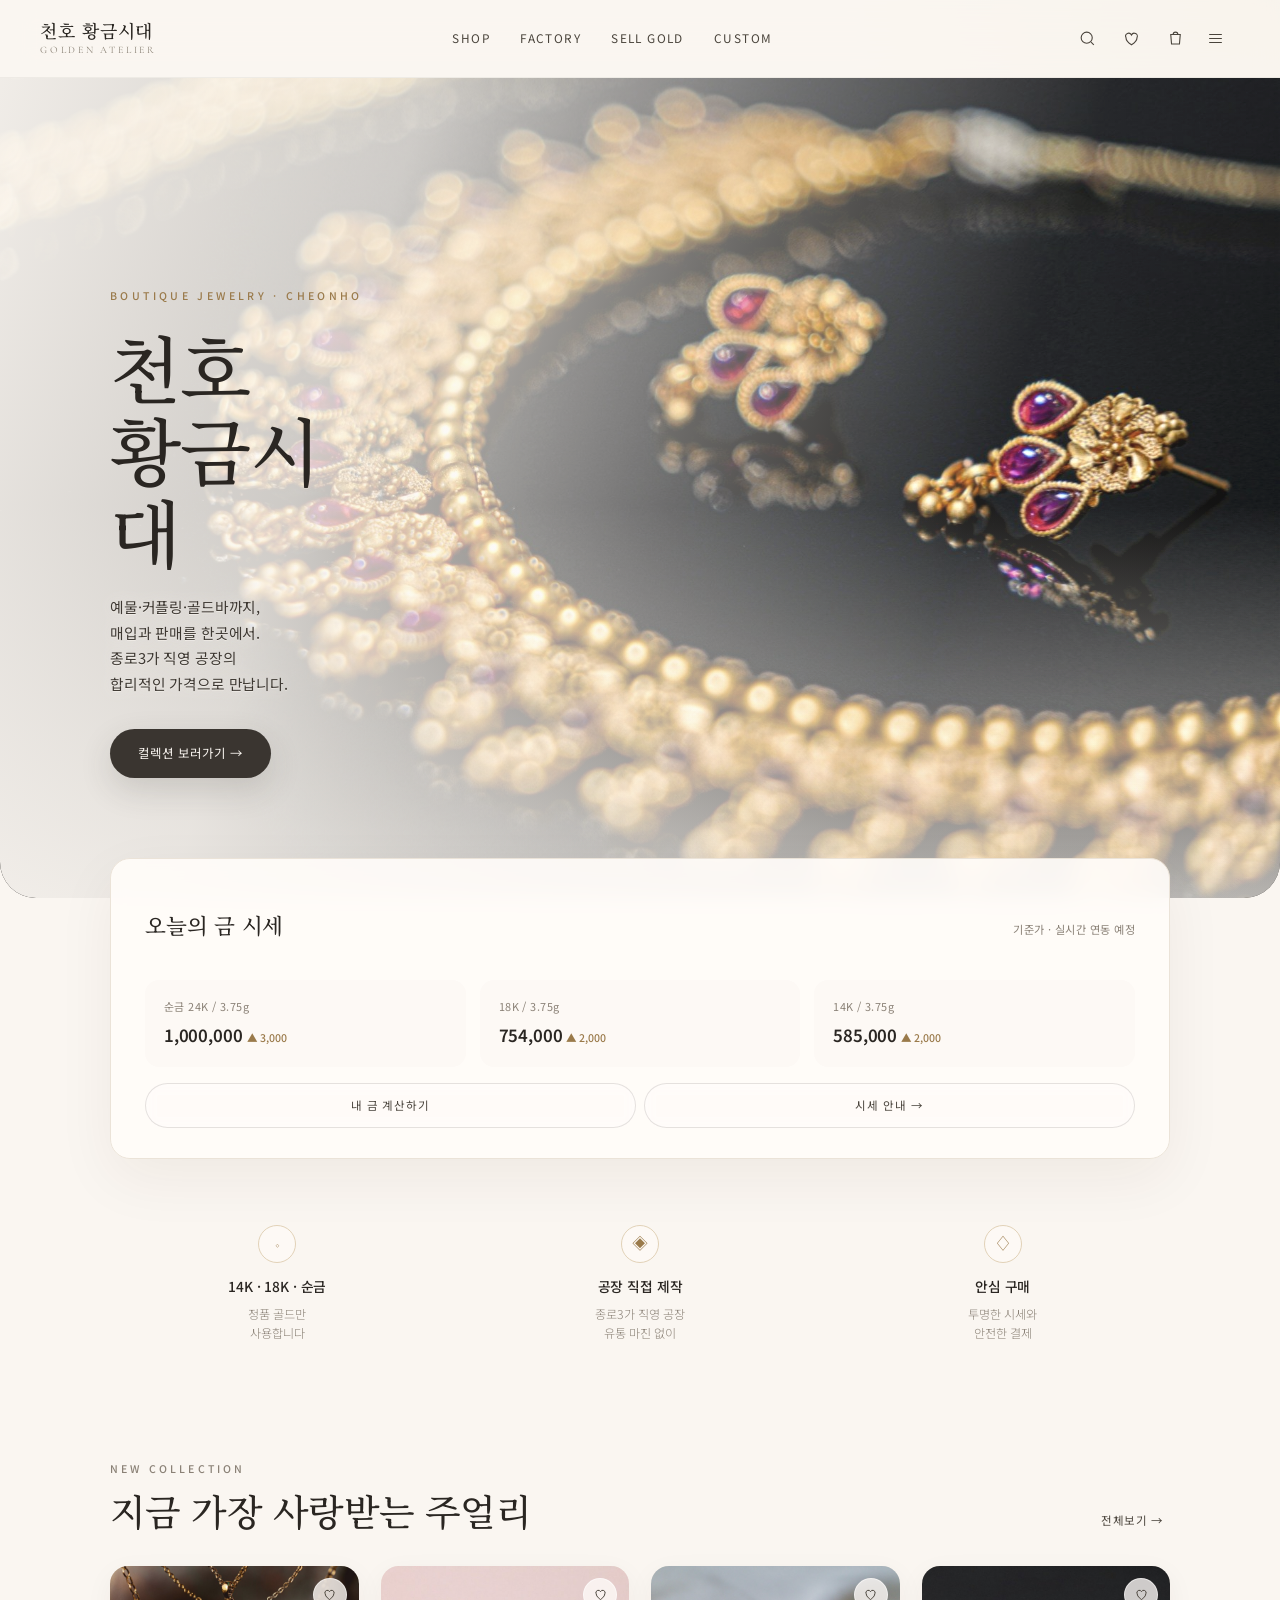
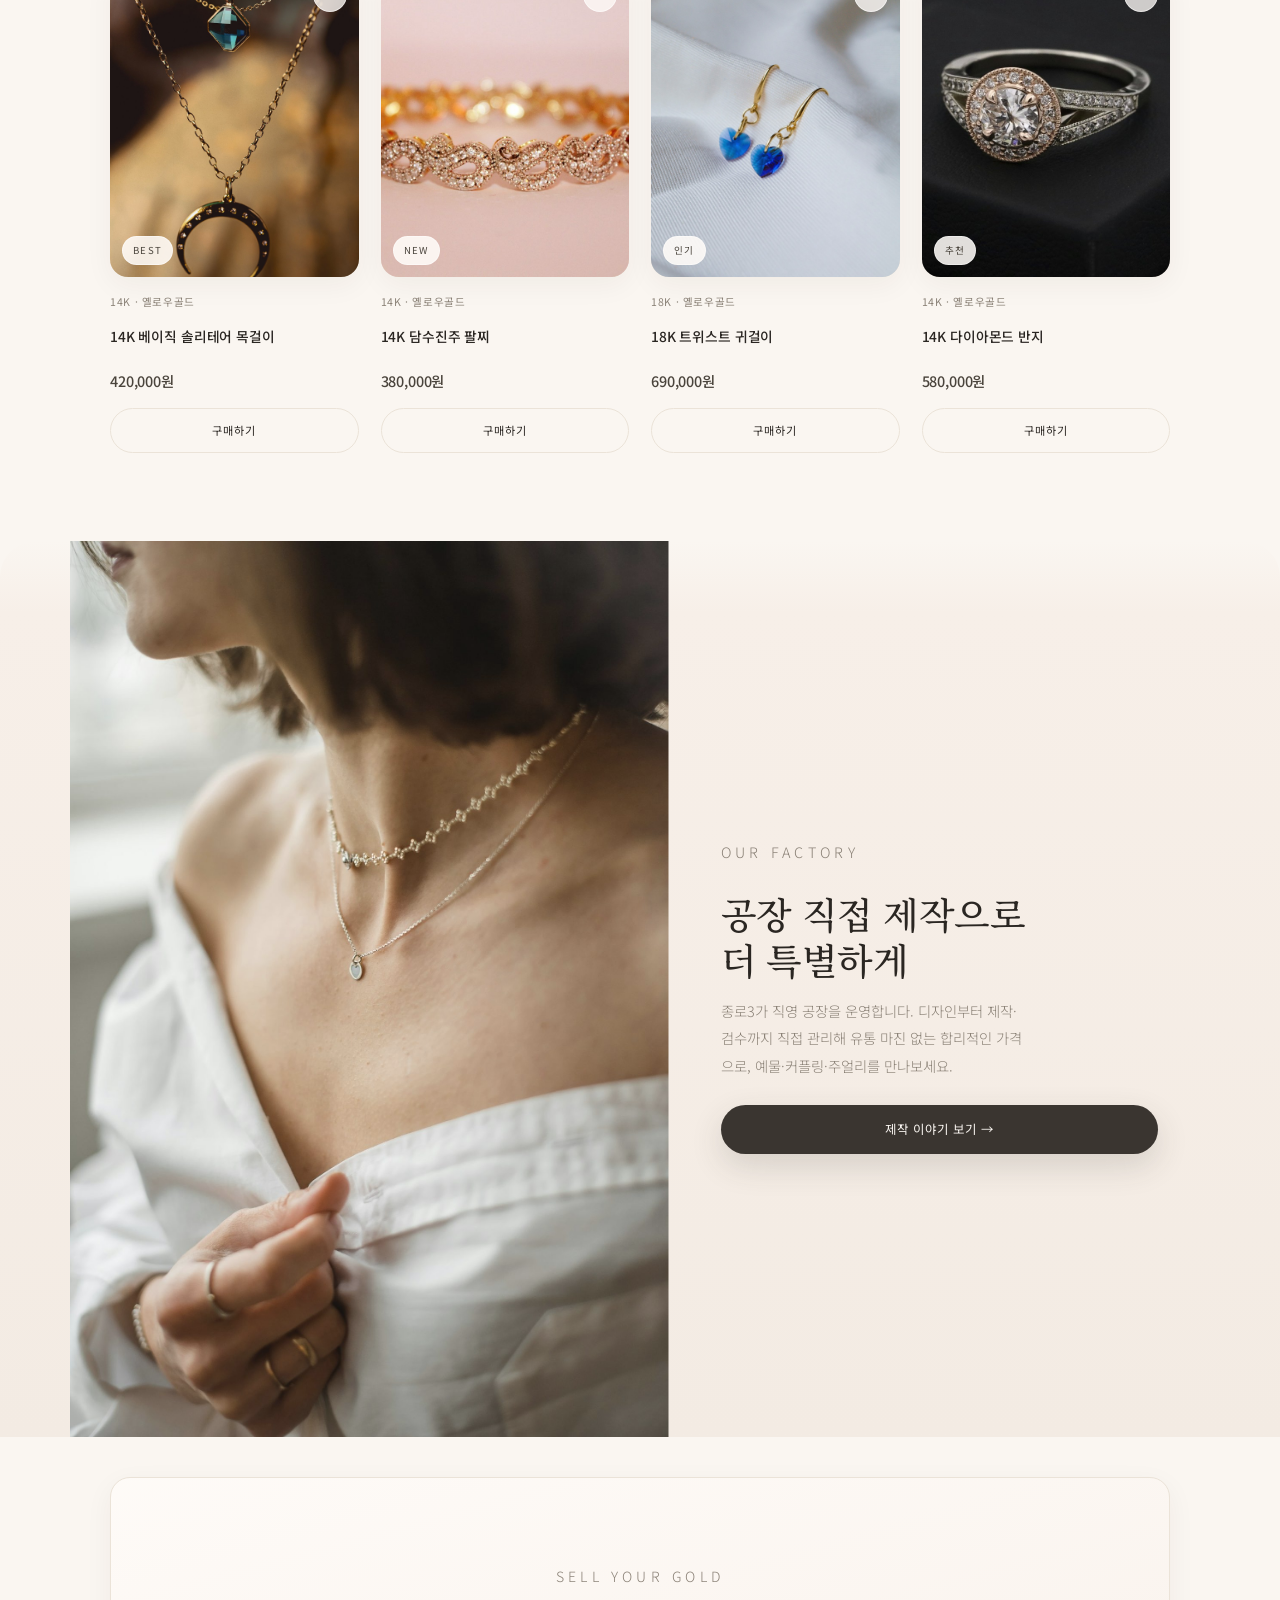
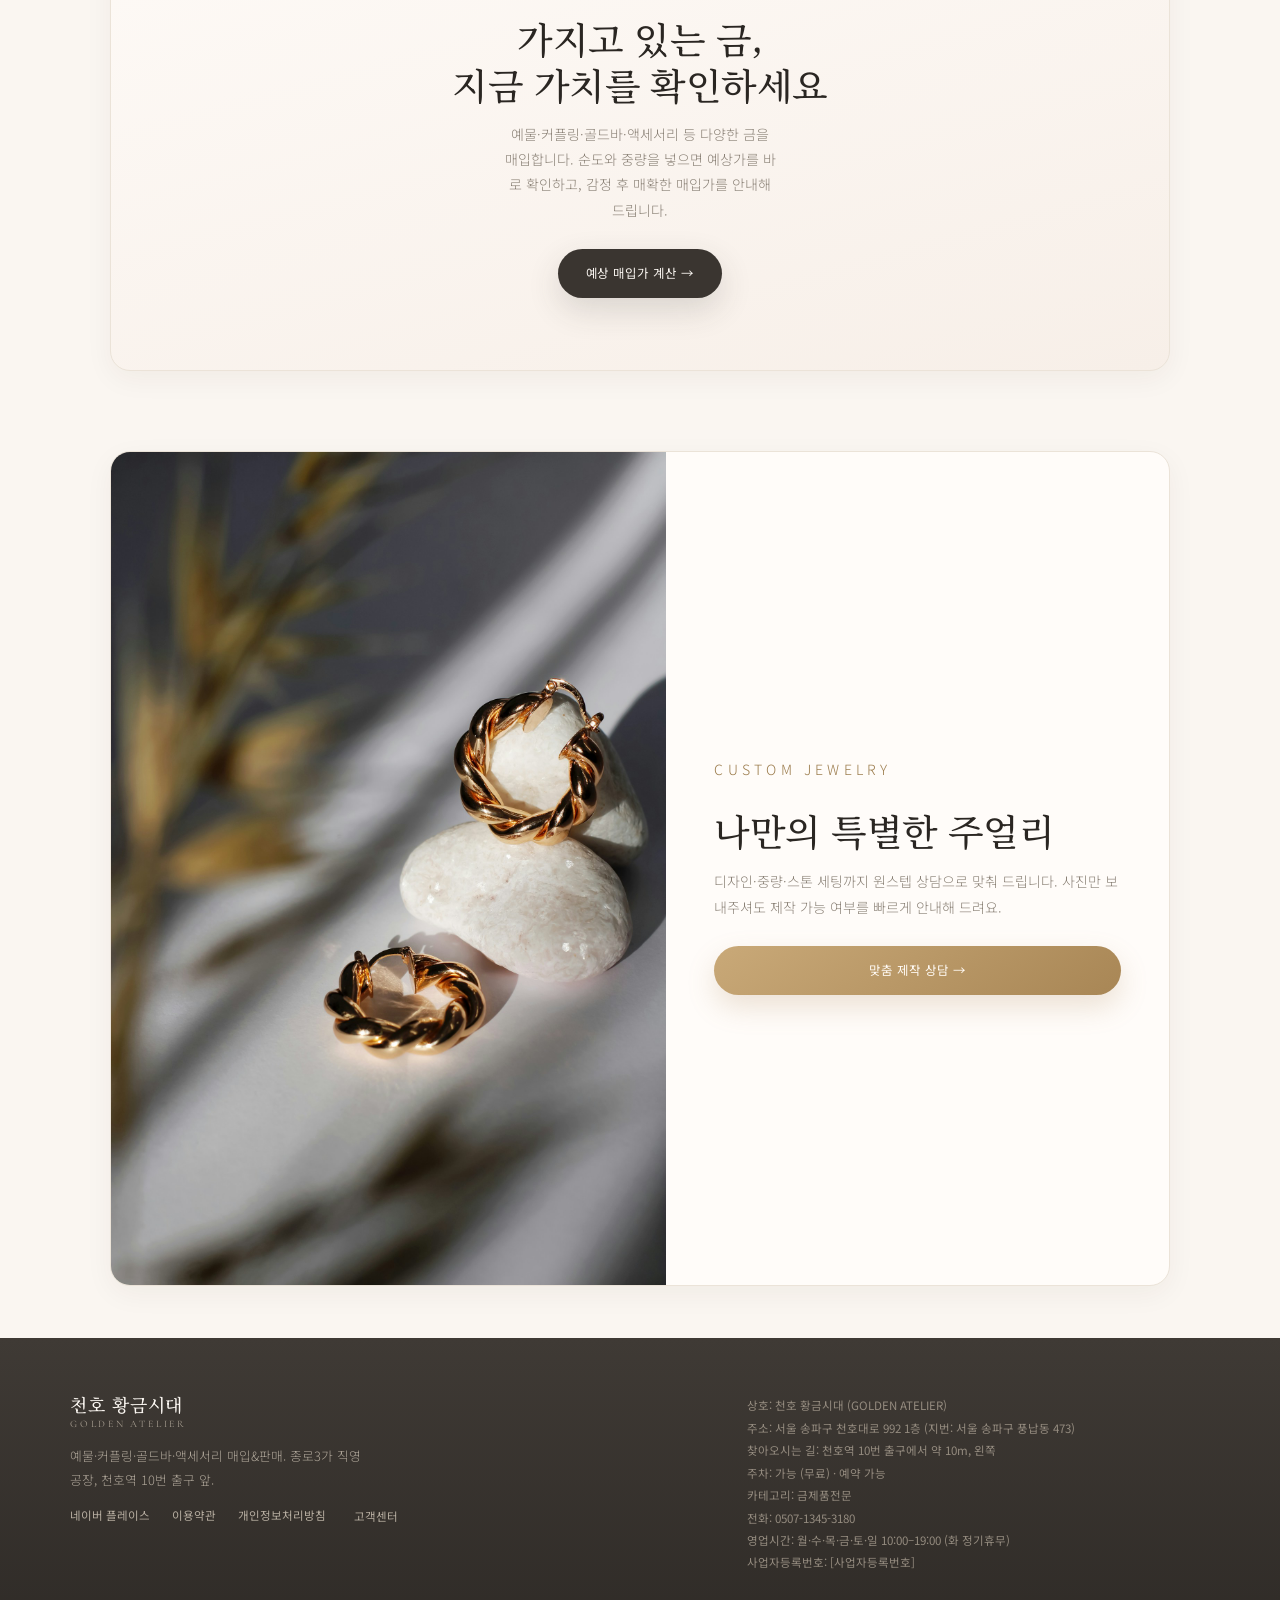
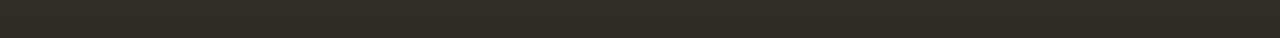
==== commit a211e8b1: "Tune hero: stack 천호/황금시대 and soften lead contrast" ====
--- a/index.html
+++ b/index.html
@@ -151,8 +151,8 @@
   content: "";
   position: absolute; inset: 0;
   background:
-    linear-gradient(108deg, rgba(250,246,241,.94) 0%, rgba(250,246,241,.72) 32%, rgba(250,246,241,.2) 58%, rgba(250,246,241,.05) 100%),
-    linear-gradient(to top, rgba(250,246,241,.7) 0%, transparent 45%);
+    linear-gradient(108deg, rgba(250,246,241,.96) 0%, rgba(250,246,241,.82) 28%, rgba(250,246,241,.42) 52%, rgba(250,246,241,.12) 72%, rgba(250,246,241,.04) 100%),
+    linear-gradient(to top, rgba(250,246,241,.72) 0%, transparent 48%);
 }
 .hero-inner {
   position: relative; z-index: 2;
@@ -177,20 +177,25 @@
   font-family: "Noto Serif KR", "Cormorant Garamond", serif;
   font-weight: 500;
   font-size: clamp(2.55rem, 8.2vw, 4.6rem);
-  line-height: 1.18;
+  line-height: 1.12;
   letter-spacing: -.01em;
-  margin: 0 0 20px;
+  margin: 0 0 22px;
   color: var(--ink);
-  max-width: 10ch;
+  max-width: 6.5ch;
   font-feature-settings: "kern";
 }
+.hero h1 br { display: block; content: ""; }
 .hero-lead {
-  font-size: .95rem;
-  color: var(--ink-soft);
-  line-height: 1.9;
+  font-size: .92rem;
+  color: #3d3832;
+  line-height: 1.75;
   margin: 0 0 32px;
-  max-width: 28ch;
-  font-weight: 300;
+  max-width: 26ch;
+  font-weight: 400;
+  letter-spacing: -.01em;
+  text-shadow:
+    0 1px 0 rgba(250, 246, 241, .55),
+    0 0 18px rgba(250, 246, 241, .75);
 }
 .btn {
   display: inline-flex; align-items: center; justify-content: center; gap: 10px;
@@ -508,35 +513,45 @@
 
 /* —— Custom —— */
 .custom {
+  display: grid;
+  grid-template-columns: 1fr;
+  overflow: hidden;
+  border-radius: var(--radius);
+  color: var(--ink);
+  background: var(--card);
+  border: 1px solid var(--line);
+  box-shadow: var(--shadow-sm);
+  min-height: 0;
+}
+.custom-media {
   position: relative;
-  overflow: hidden;
-  min-height: 340px;
-  border-radius: var(--radius);
-  color: #faf6f1;
-  background: #3a3530;
-}
-.custom-media { position: absolute; inset: 0; }
+  margin: 0;
+  min-height: 240px;
+  aspect-ratio: 4 / 3;
+  background: #f0e8dc;
+}
 .custom-media img {
   width: 100%; height: 100%;
-  object-fit: cover; object-position: center 20%;
-  opacity: .38;
-  filter: saturate(.65) brightness(.95);
-}
-.custom::after {
-  content: "";
-  position: absolute; inset: 0;
-  background: linear-gradient(115deg, rgba(42,38,34,.82) 0%, rgba(42,38,34,.4) 55%, rgba(42,38,34,.22) 100%);
-}
+  object-fit: cover;
+  object-position: center center;
+  display: block;
+  opacity: 1;
+  filter: none;
+}
+.custom::after { display: none; content: none; }
 .custom-content {
   position: relative; z-index: 1;
-  padding: 52px 28px;
-  max-width: 420px;
-}
-.custom .kicker { color: var(--gold-soft); }
-.custom h2 { color: #fffaf5; }
+  padding: 36px 24px 40px;
+  max-width: none;
+  display: flex;
+  flex-direction: column;
+  justify-content: center;
+}
+.custom .kicker { color: var(--gold-deep); }
+.custom h2 { color: var(--ink); }
 .custom p {
   font-size: .88rem;
-  color: rgba(250,246,241,.78);
+  color: var(--muted);
   line-height: 1.85;
   margin: 14px 0 26px;
   font-weight: 300;
@@ -821,8 +836,22 @@
   .factory-copy { padding: 60px 52px; }
   .band-wrap { padding: 40px; }
   .sell { padding: 72px 52px; }
-  .custom { min-height: 400px; }
-  .custom-content { padding: 68px 52px; }
+  .custom {
+    grid-template-columns: 1.05fr 0.95fr;
+    min-height: 420px;
+    align-items: stretch;
+  }
+  .custom-media {
+    aspect-ratio: auto;
+    min-height: 100%;
+    height: 100%;
+  }
+  .custom-media img {
+    object-position: center 40%;
+  }
+  .custom-content {
+    padding: 56px 48px;
+  }
   .modal { align-items: center; padding: 24px; }
   .sheet {
     border-radius: 22px;
@@ -879,8 +908,8 @@
     </div>
     <div class="hero-inner">
       <p class="eyebrow">Boutique Jewelry · Cheonho</p>
-      <h1>천호 황금시대</h1>
-      <p class="hero-lead">예물·커플링·골드바까지, 매입과 판매를 한곳에서.<br>종로3가 직영 공장의 합리적인 가격으로 만납니다.</p>
+      <h1>천호<br>황금시대</h1>
+      <p class="hero-lead">예물·커플링·골드바까지,<br>매입과 판매를 한곳에서.<br>종로3가 직영 공장의<br>합리적인 가격으로 만납니다.</p>
       <button type="button" class="btn btn-primary" data-scroll="shop">컬렉션 보러가기 →</button>
     </div>
   </section>
@@ -1003,7 +1032,7 @@
   <div class="band-wrap" id="custom">
     <section class="custom" aria-labelledby="custom-title">
       <div class="custom-media">
-        <img src="[data-uri]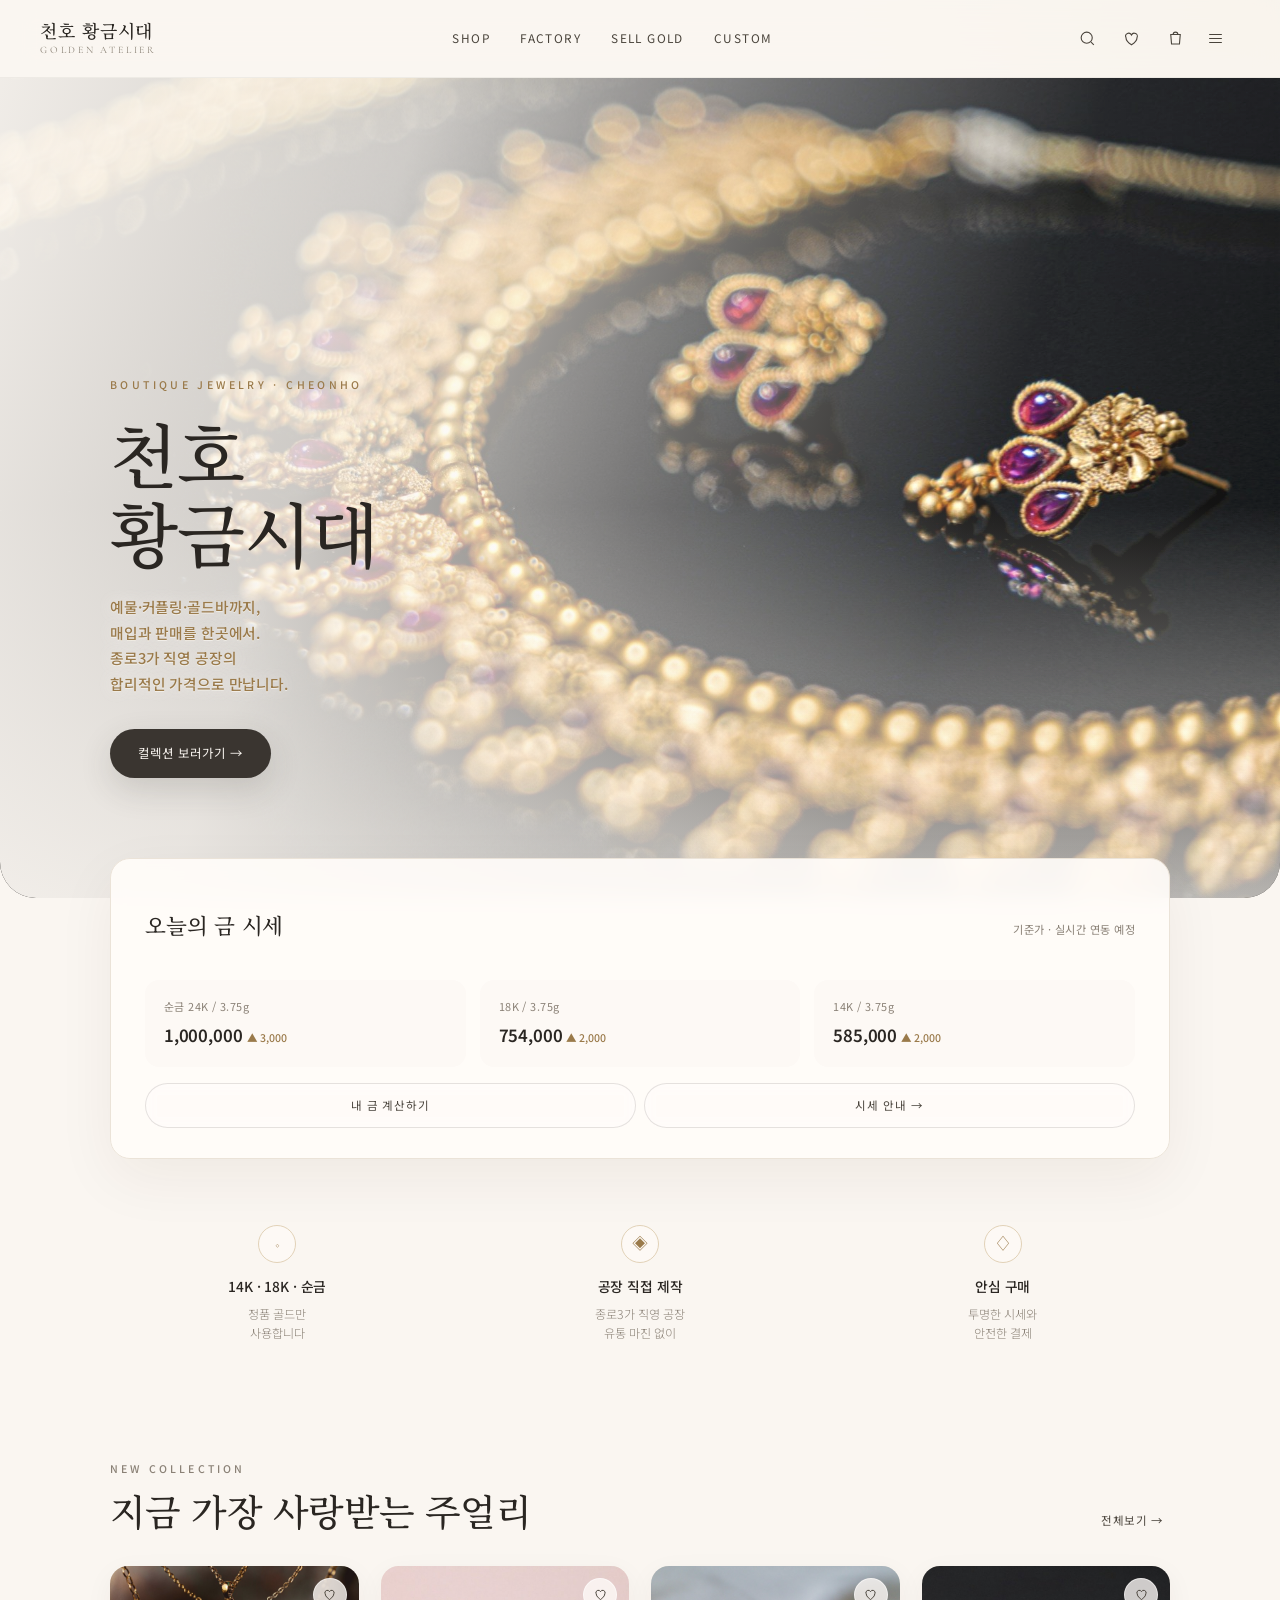
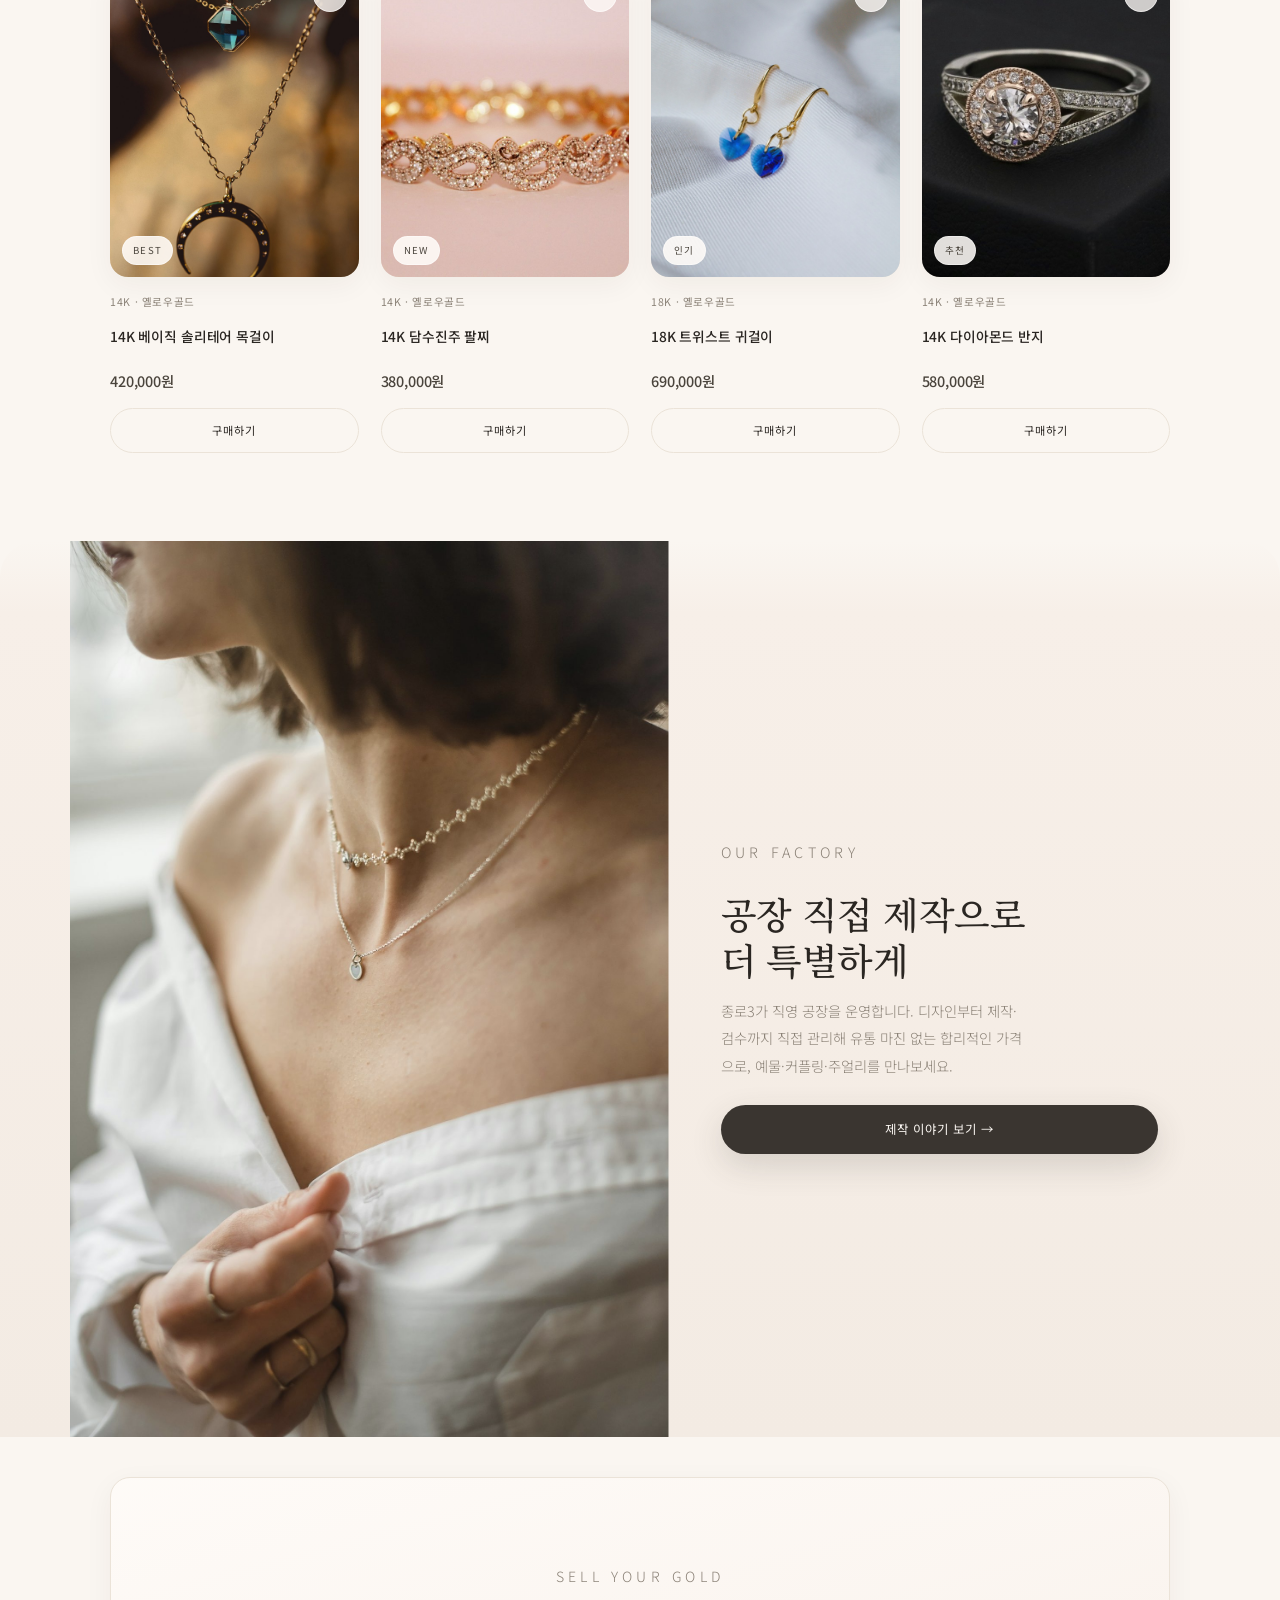
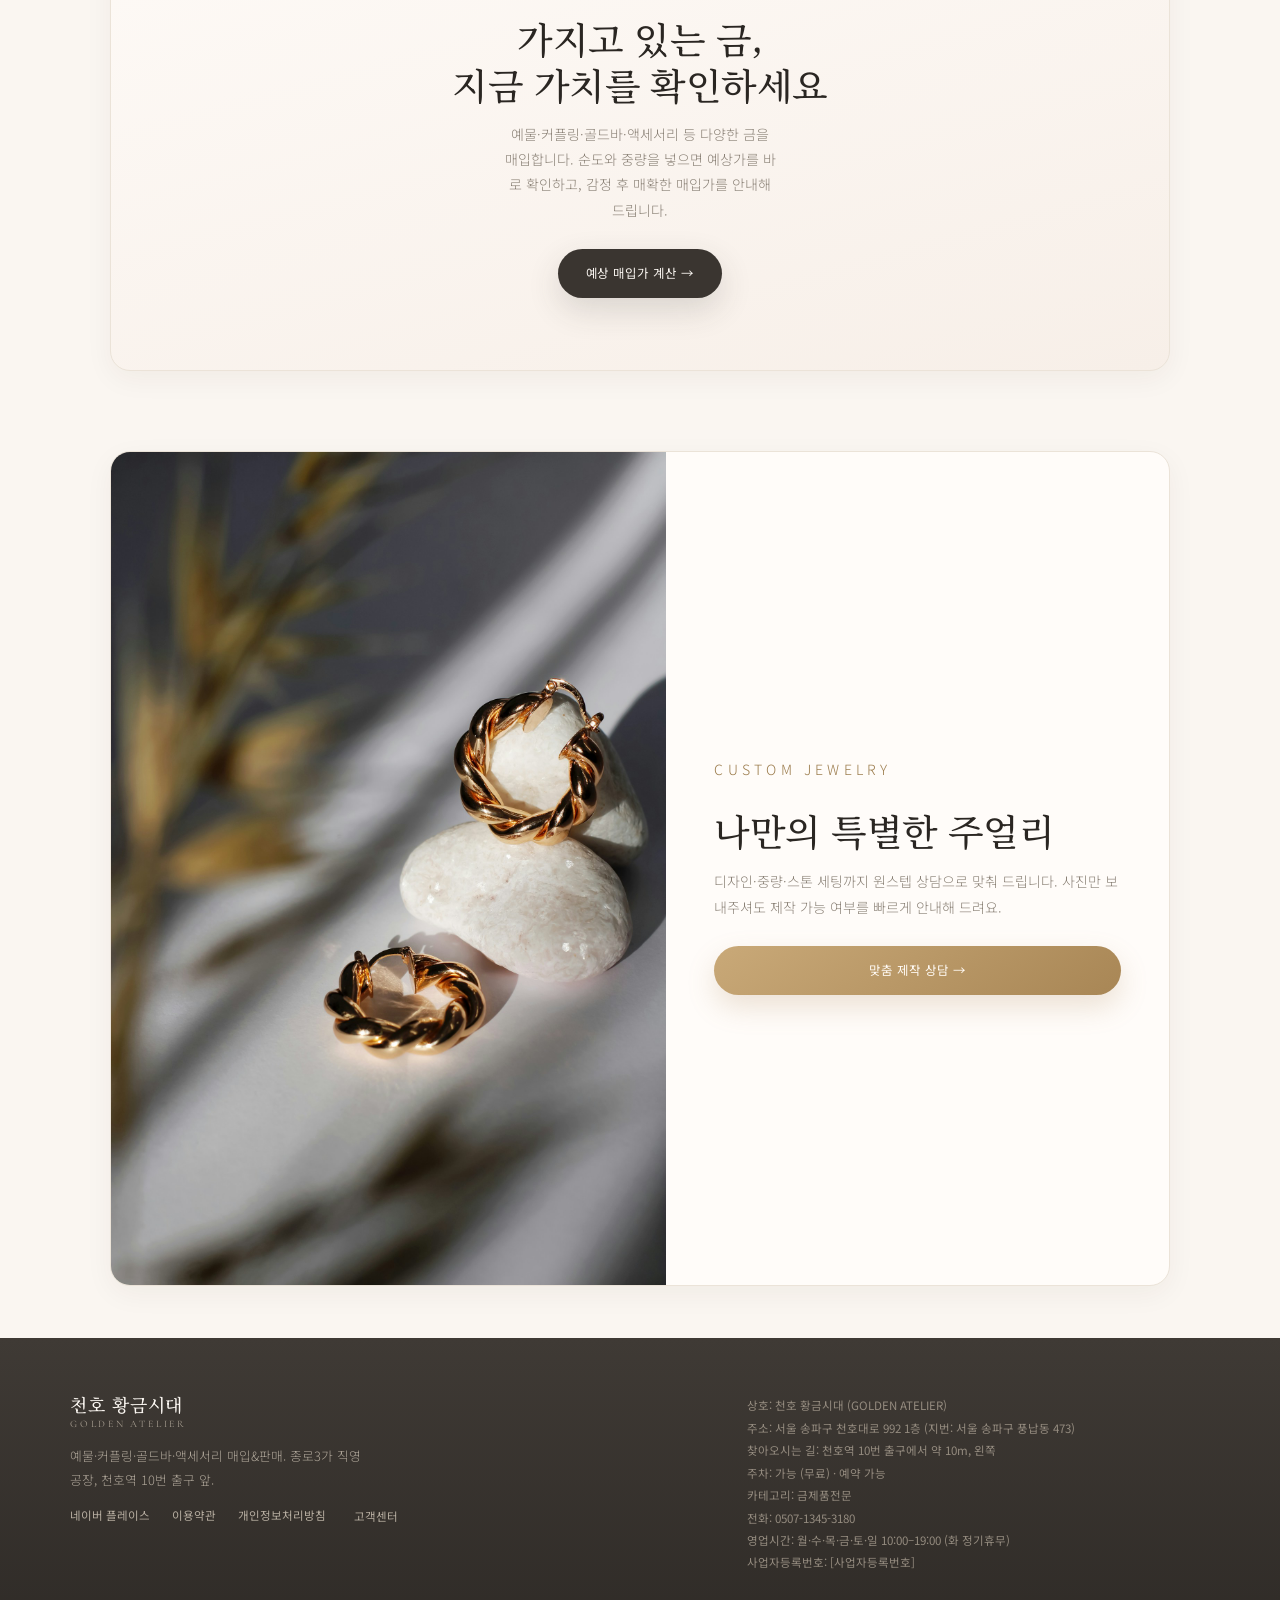
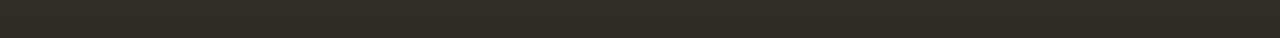
==== commit a74ed9ed: "Fix hero line break for 황금시대 and set lead text to gold" ====
--- a/index.html
+++ b/index.html
@@ -176,26 +176,30 @@
 .hero h1 {
   font-family: "Noto Serif KR", "Cormorant Garamond", serif;
   font-weight: 500;
-  font-size: clamp(2.55rem, 8.2vw, 4.6rem);
+  font-size: clamp(2.4rem, 7.6vw, 4.4rem);
   line-height: 1.12;
   letter-spacing: -.01em;
   margin: 0 0 22px;
   color: var(--ink);
-  max-width: 6.5ch;
+  max-width: none;
   font-feature-settings: "kern";
 }
-.hero h1 br { display: block; content: ""; }
+.hero h1 .h1-top,
+.hero h1 .h1-bottom {
+  display: block;
+  white-space: nowrap;
+}
 .hero-lead {
   font-size: .92rem;
-  color: #3d3832;
+  color: var(--gold-deep);
   line-height: 1.75;
   margin: 0 0 32px;
   max-width: 26ch;
-  font-weight: 400;
+  font-weight: 500;
   letter-spacing: -.01em;
   text-shadow:
-    0 1px 0 rgba(250, 246, 241, .55),
-    0 0 18px rgba(250, 246, 241, .75);
+    0 1px 0 rgba(250, 246, 241, .7),
+    0 0 16px rgba(250, 246, 241, .85);
 }
 .btn {
   display: inline-flex; align-items: center; justify-content: center; gap: 10px;
@@ -908,7 +912,7 @@
     </div>
     <div class="hero-inner">
       <p class="eyebrow">Boutique Jewelry · Cheonho</p>
-      <h1>천호<br>황금시대</h1>
+      <h1><span class="h1-top">천호</span><span class="h1-bottom">황금시대</span></h1>
       <p class="hero-lead">예물·커플링·골드바까지,<br>매입과 판매를 한곳에서.<br>종로3가 직영 공장의<br>합리적인 가격으로 만납니다.</p>
       <button type="button" class="btn btn-primary" data-scroll="shop">컬렉션 보러가기 →</button>
     </div>
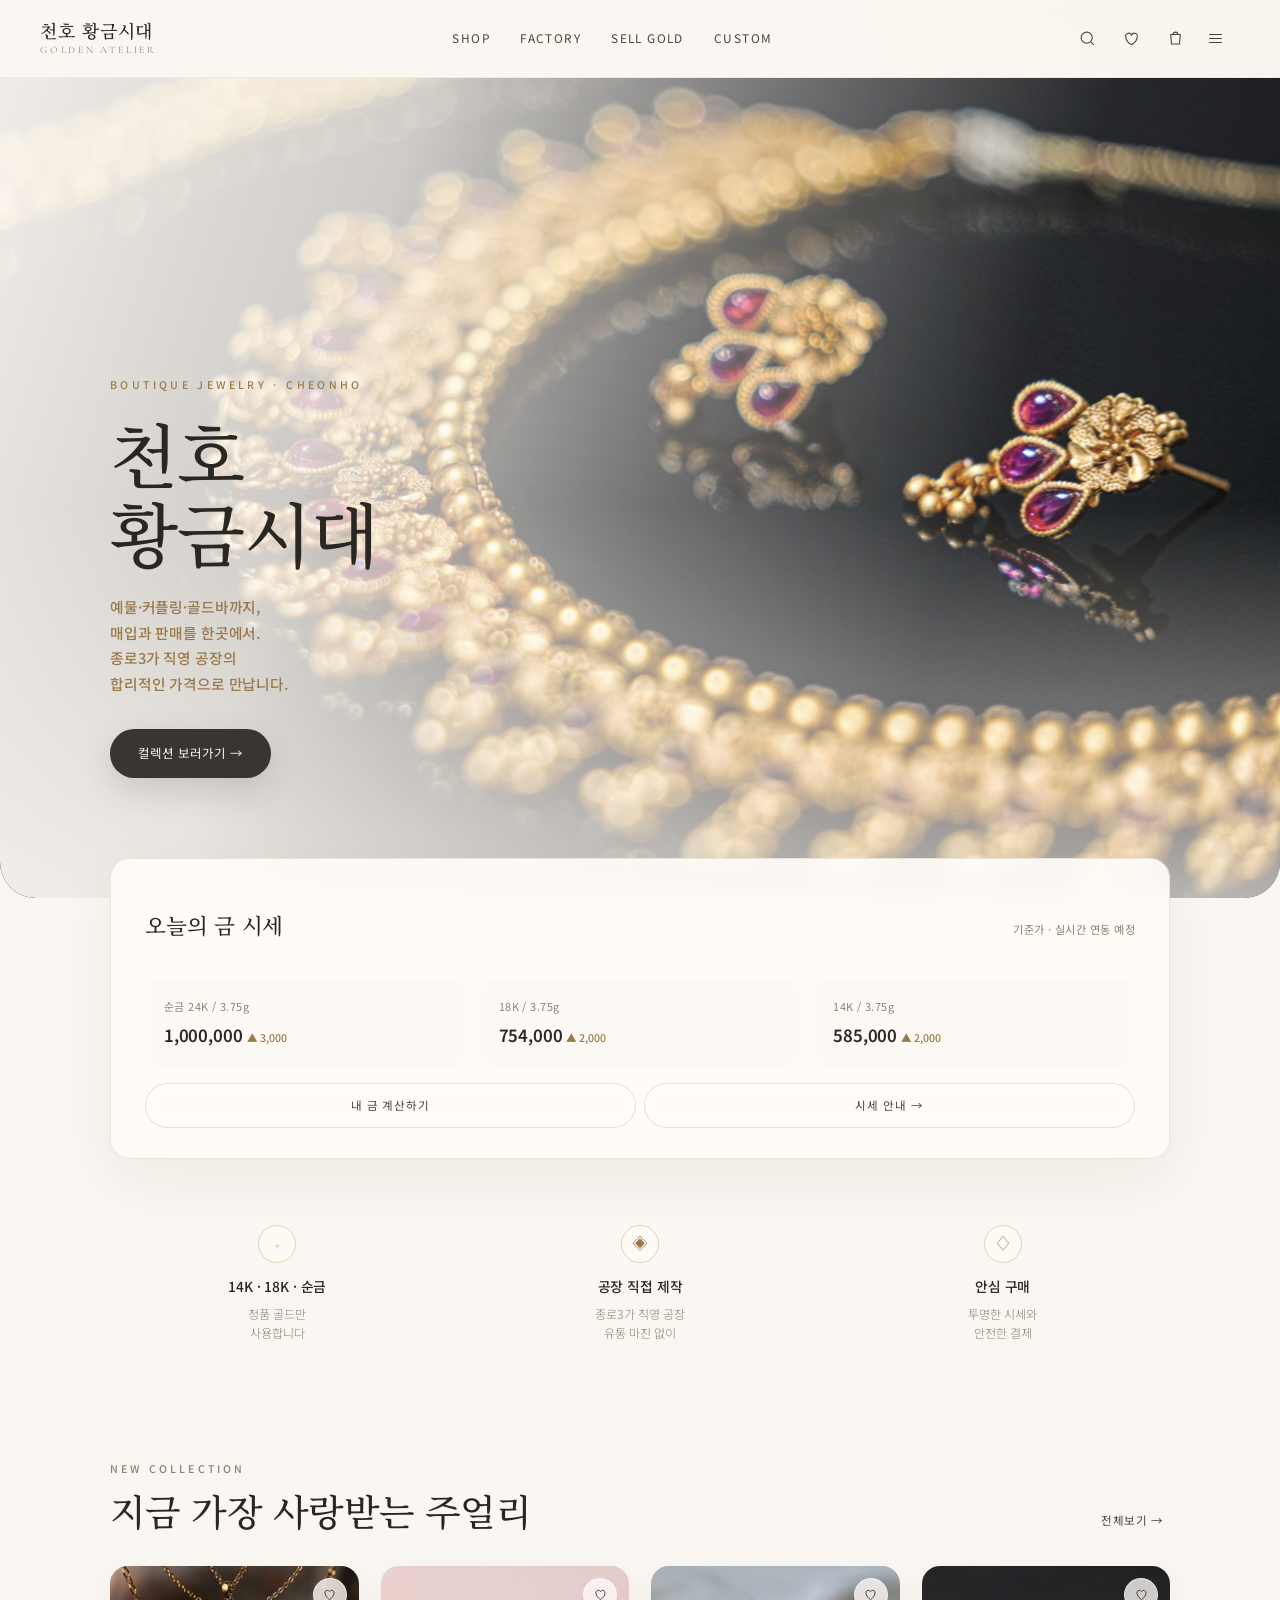
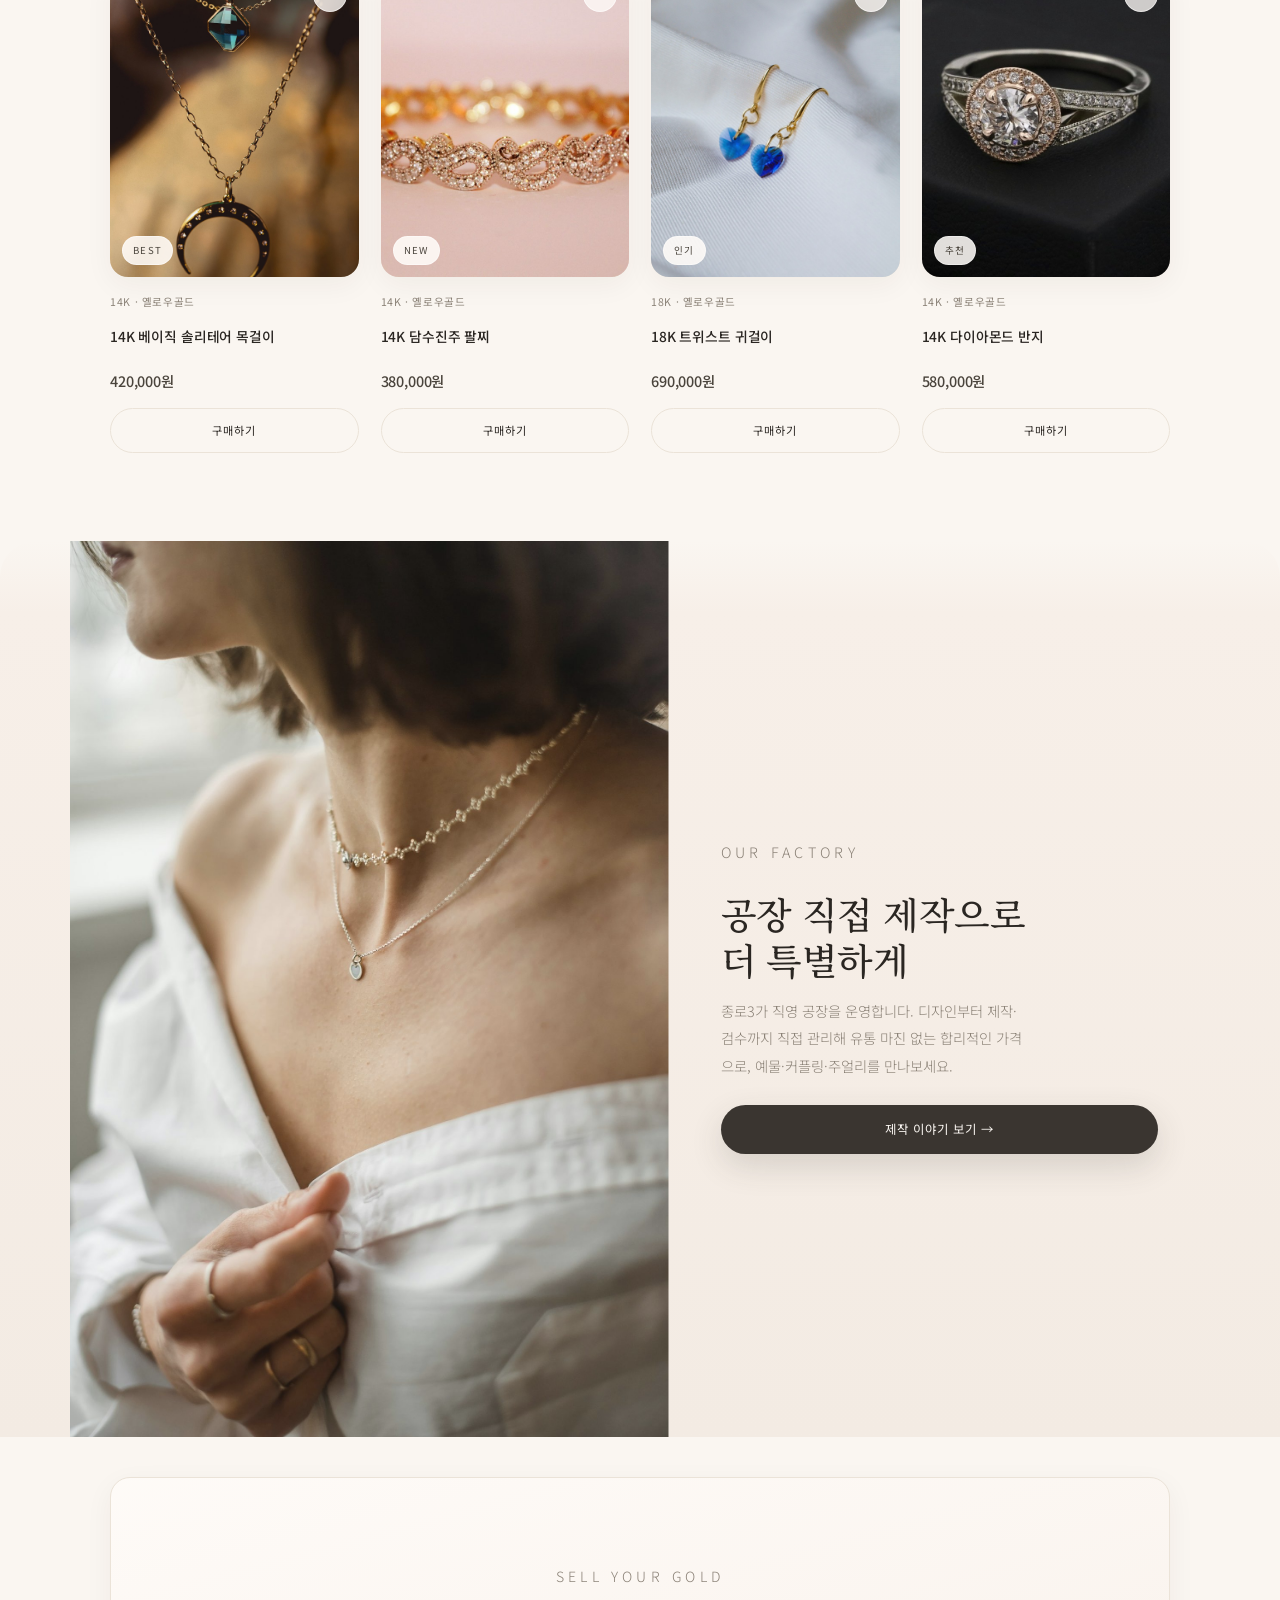
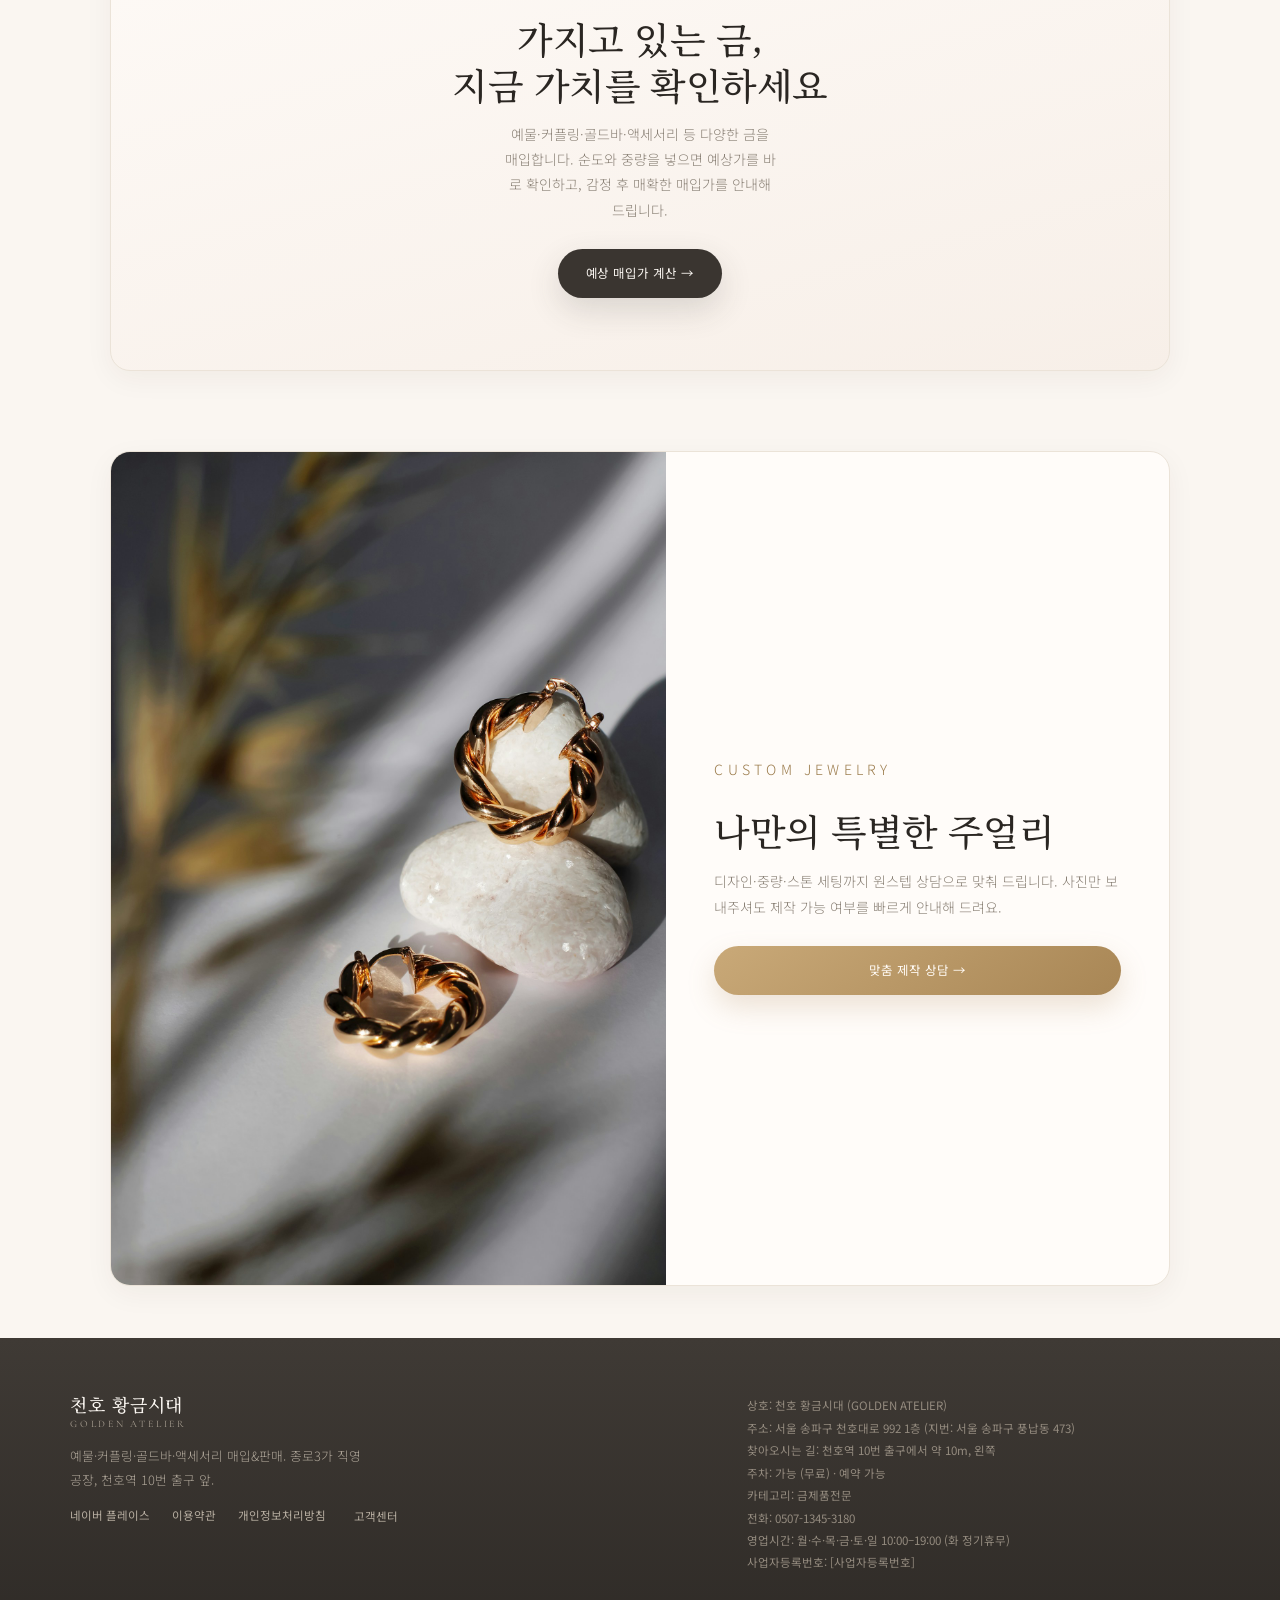
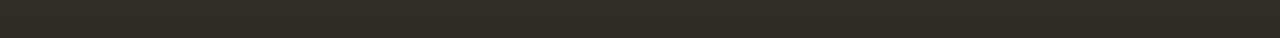
==== commit a85b5615: "Remove white text-shadow from hero lead" ====
--- a/index.html
+++ b/index.html
@@ -197,9 +197,6 @@
   max-width: 26ch;
   font-weight: 500;
   letter-spacing: -.01em;
-  text-shadow:
-    0 1px 0 rgba(250, 246, 241, .7),
-    0 0 16px rgba(250, 246, 241, .85);
 }
 .btn {
   display: inline-flex; align-items: center; justify-content: center; gap: 10px;
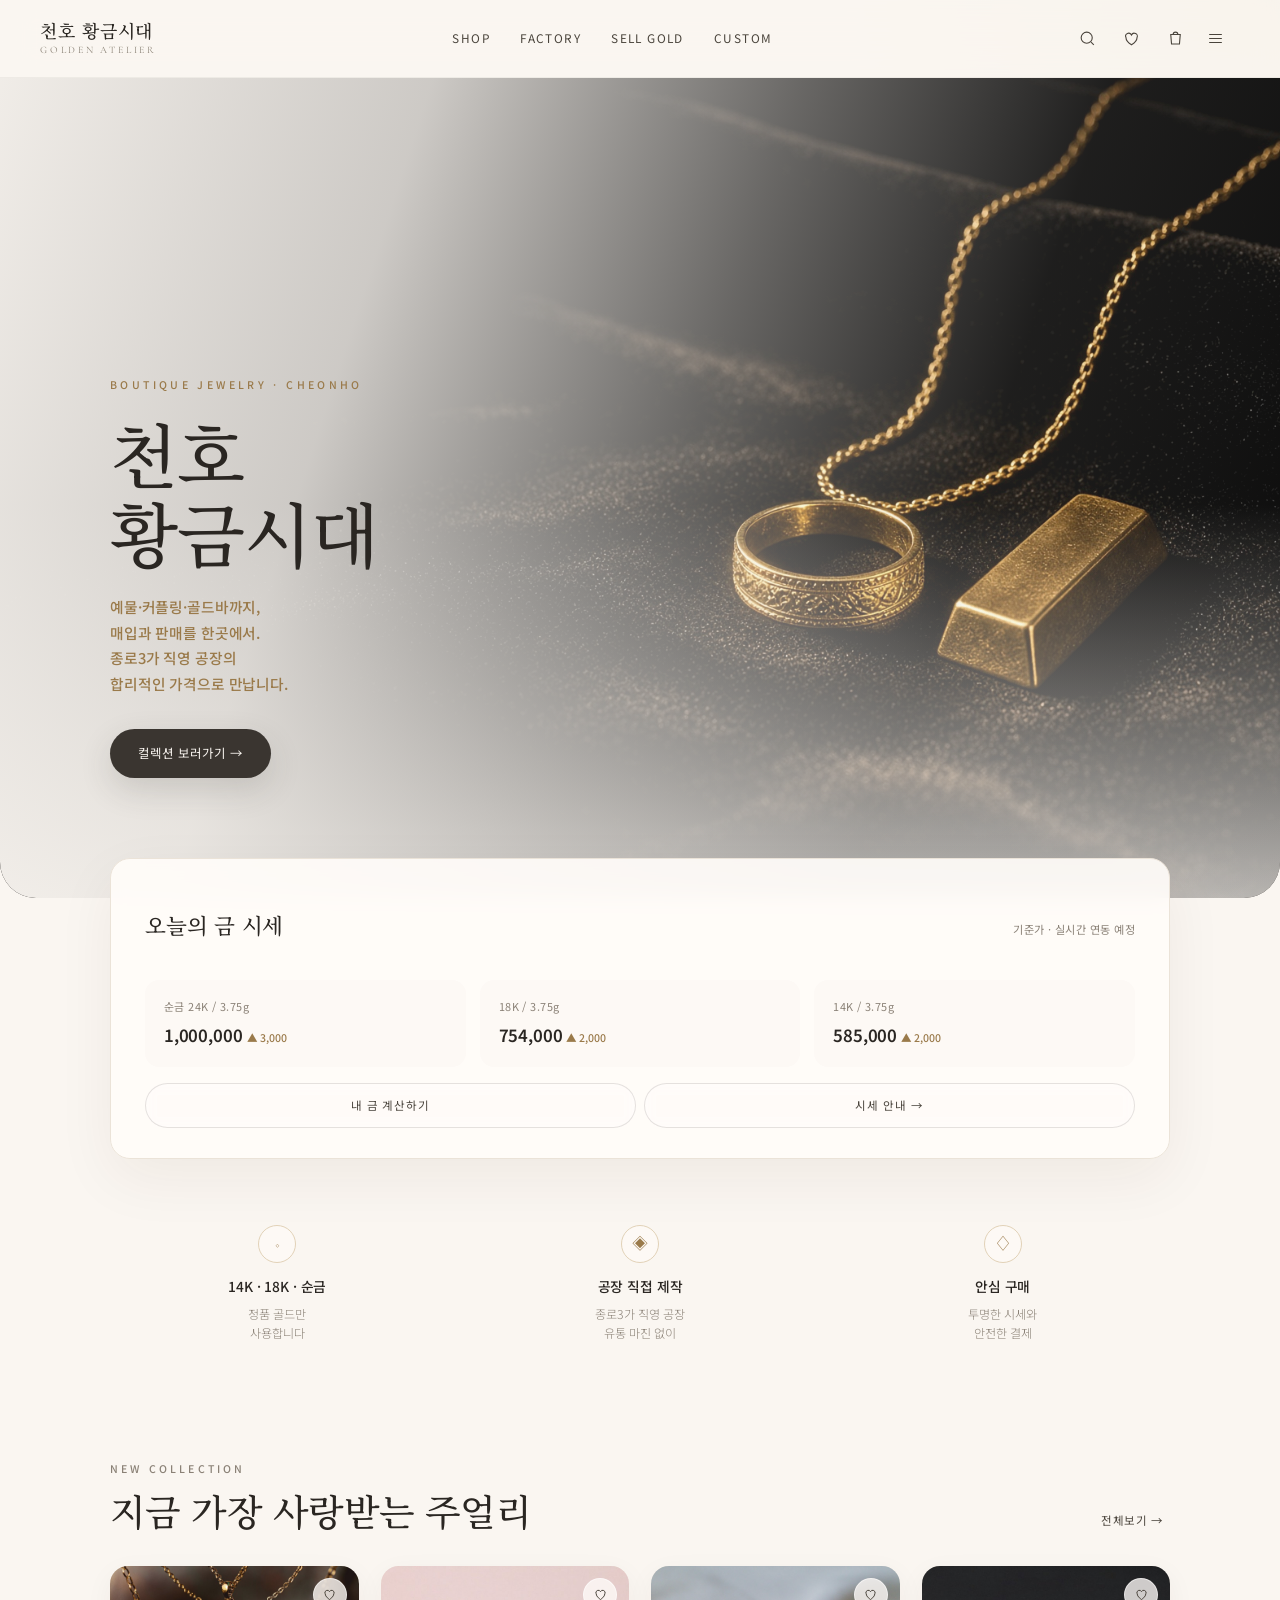
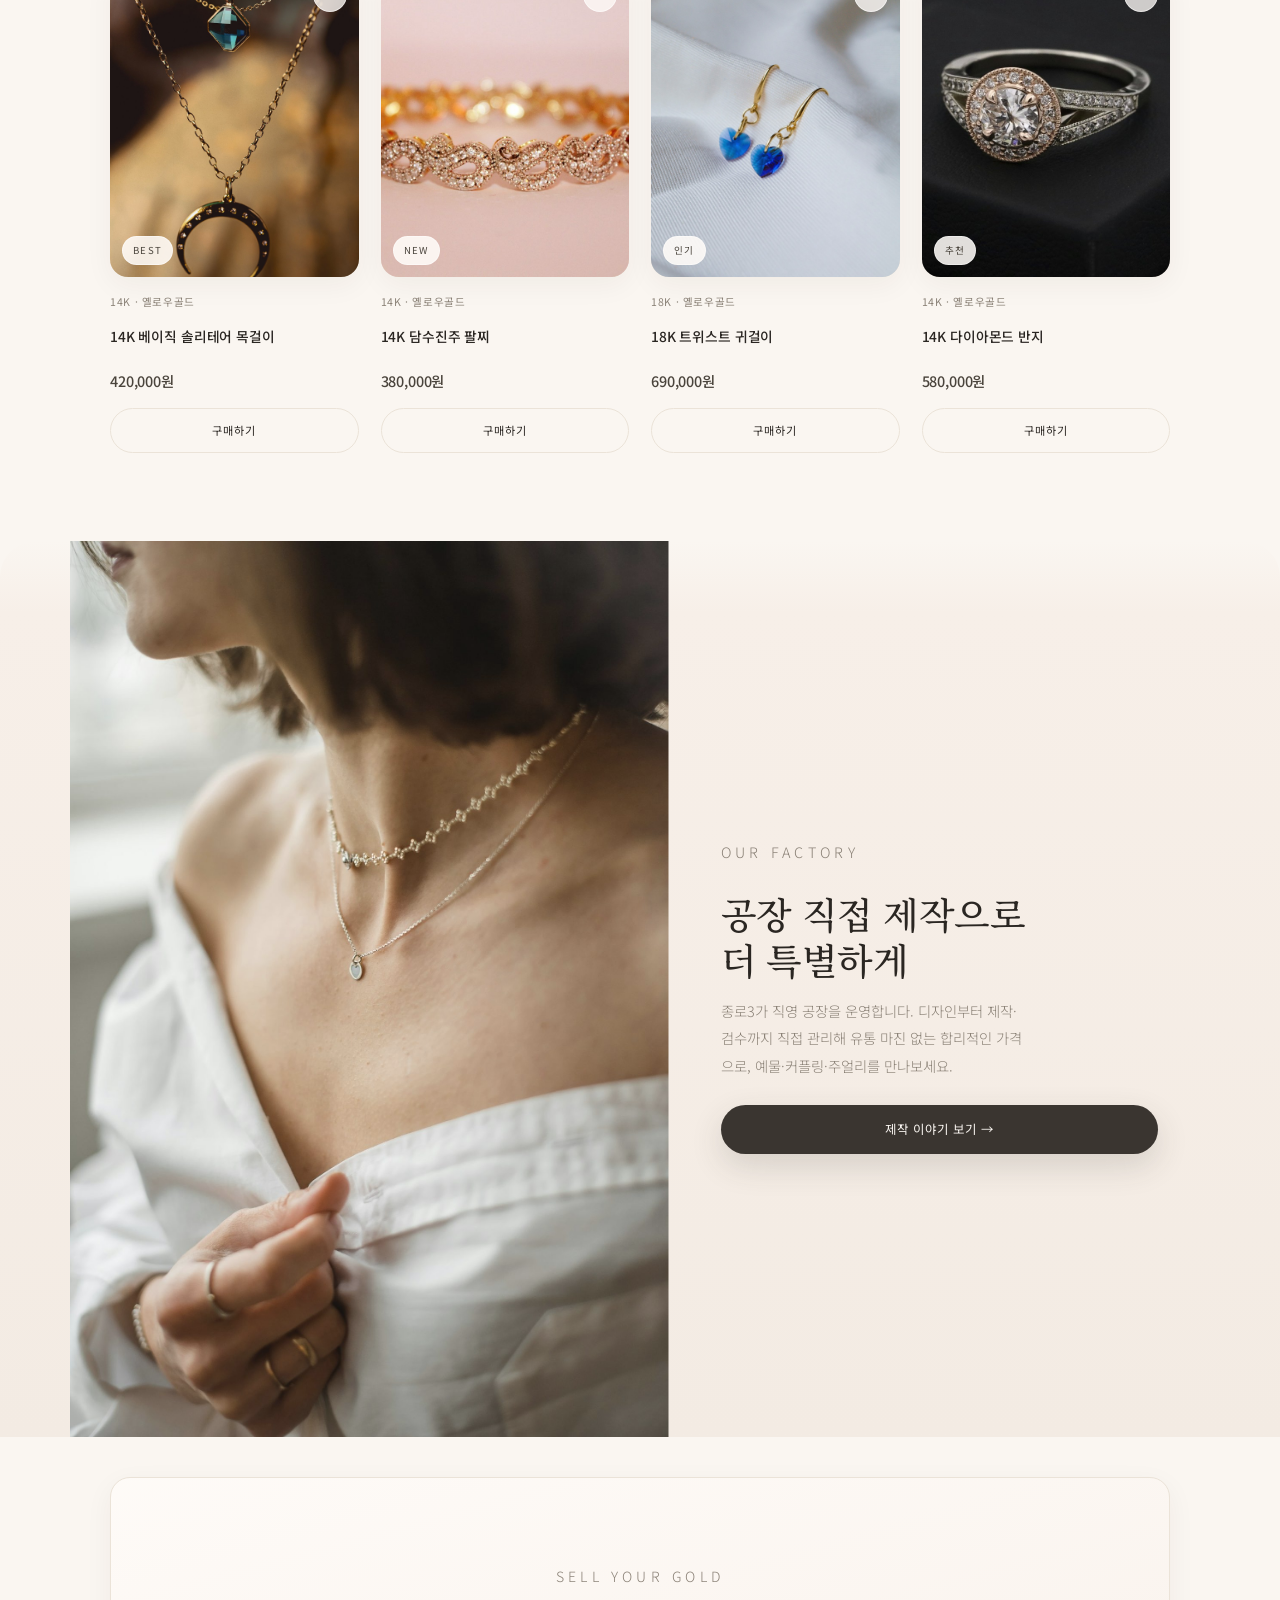
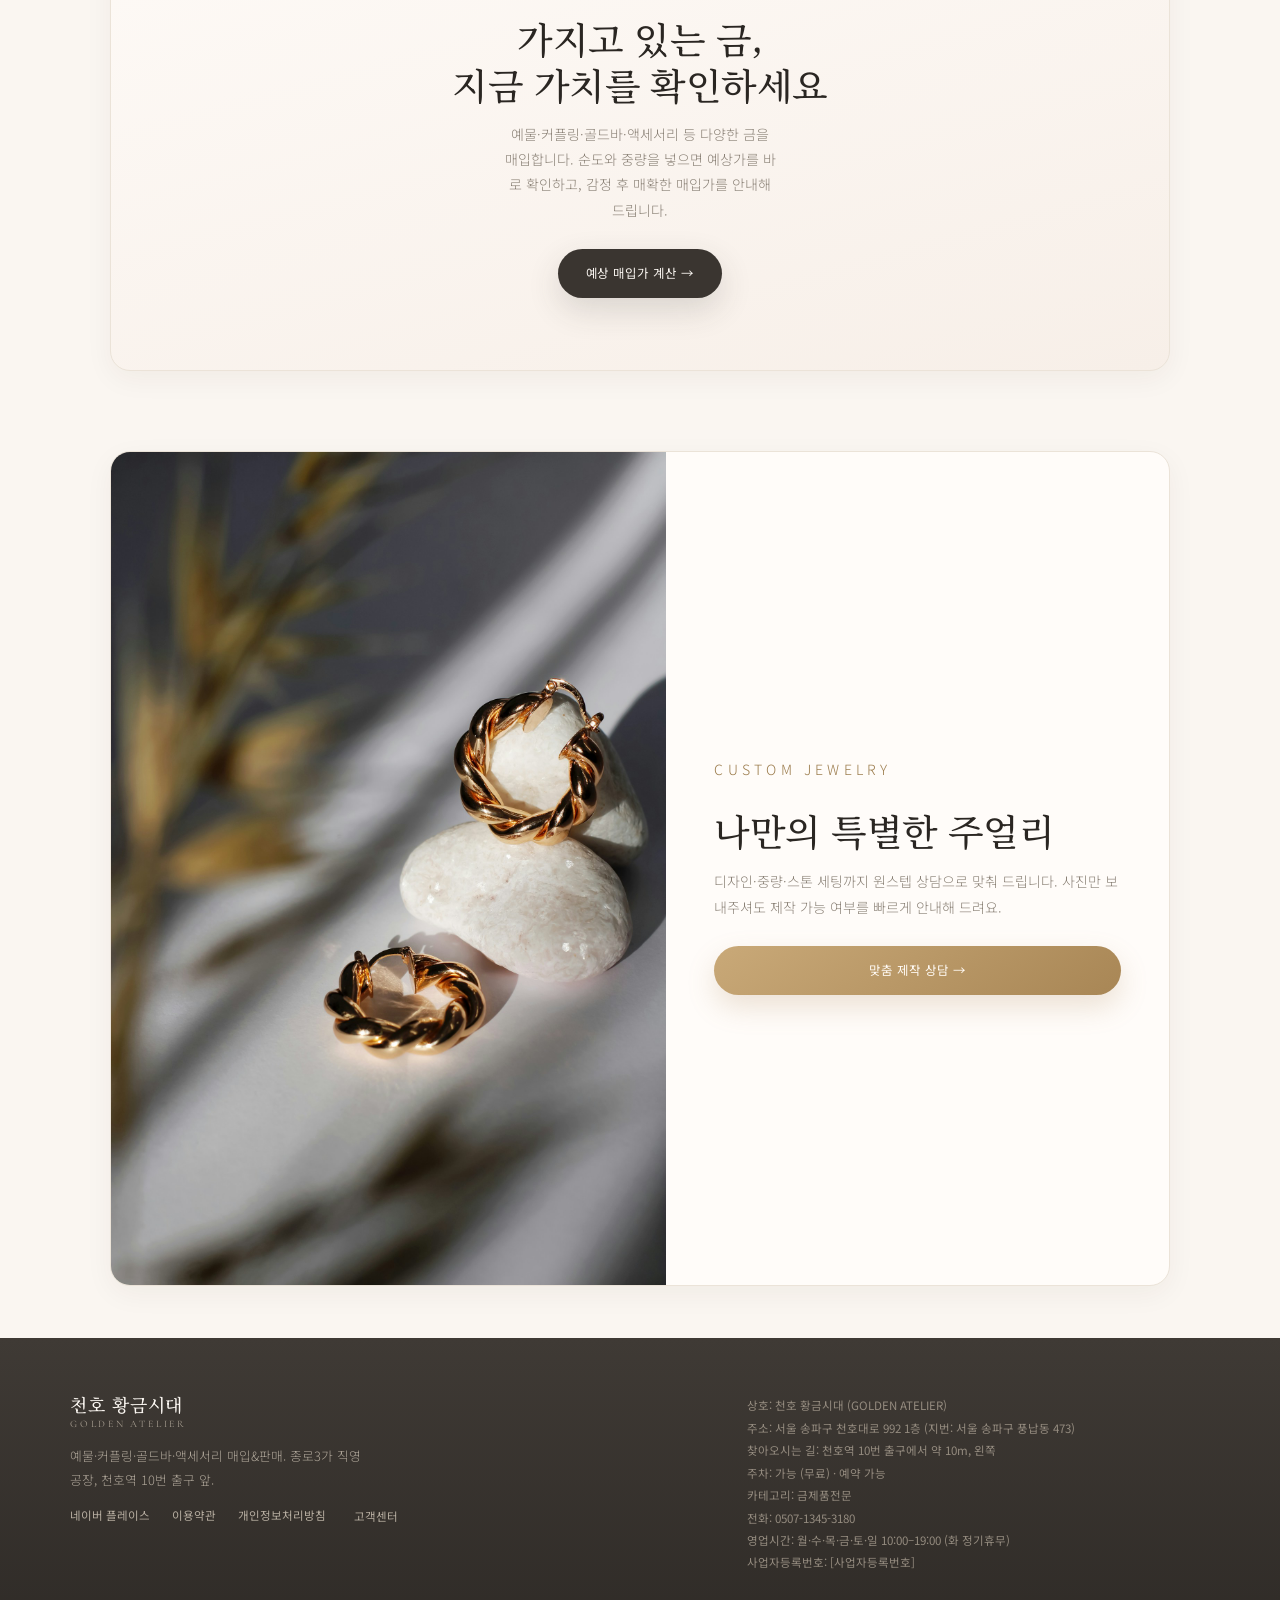
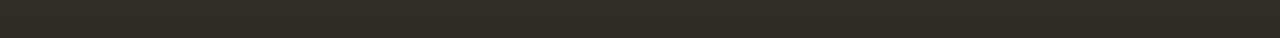
==== commit 851b3277: "Swap hero background to calmer gold jewelry photo" ====
--- a/index.html
+++ b/index.html
@@ -139,8 +139,8 @@
 .hero-media { position: absolute; inset: 0; }
 .hero-media img {
   width: 100%; height: 100%;
-  object-fit: cover; object-position: 62% center;
-  filter: saturate(.82) contrast(1.01) brightness(1.03);
+  object-fit: cover; object-position: 78% center;
+  filter: saturate(.88) contrast(1.02) brightness(.96);
   animation: heroFade 1.4s var(--ease) both;
 }
 @keyframes heroFade {
@@ -905,7 +905,7 @@
 <main id="main">
   <section class="hero" aria-label="히어로">
     <div class="hero-media">
-      <img src="[data-uri]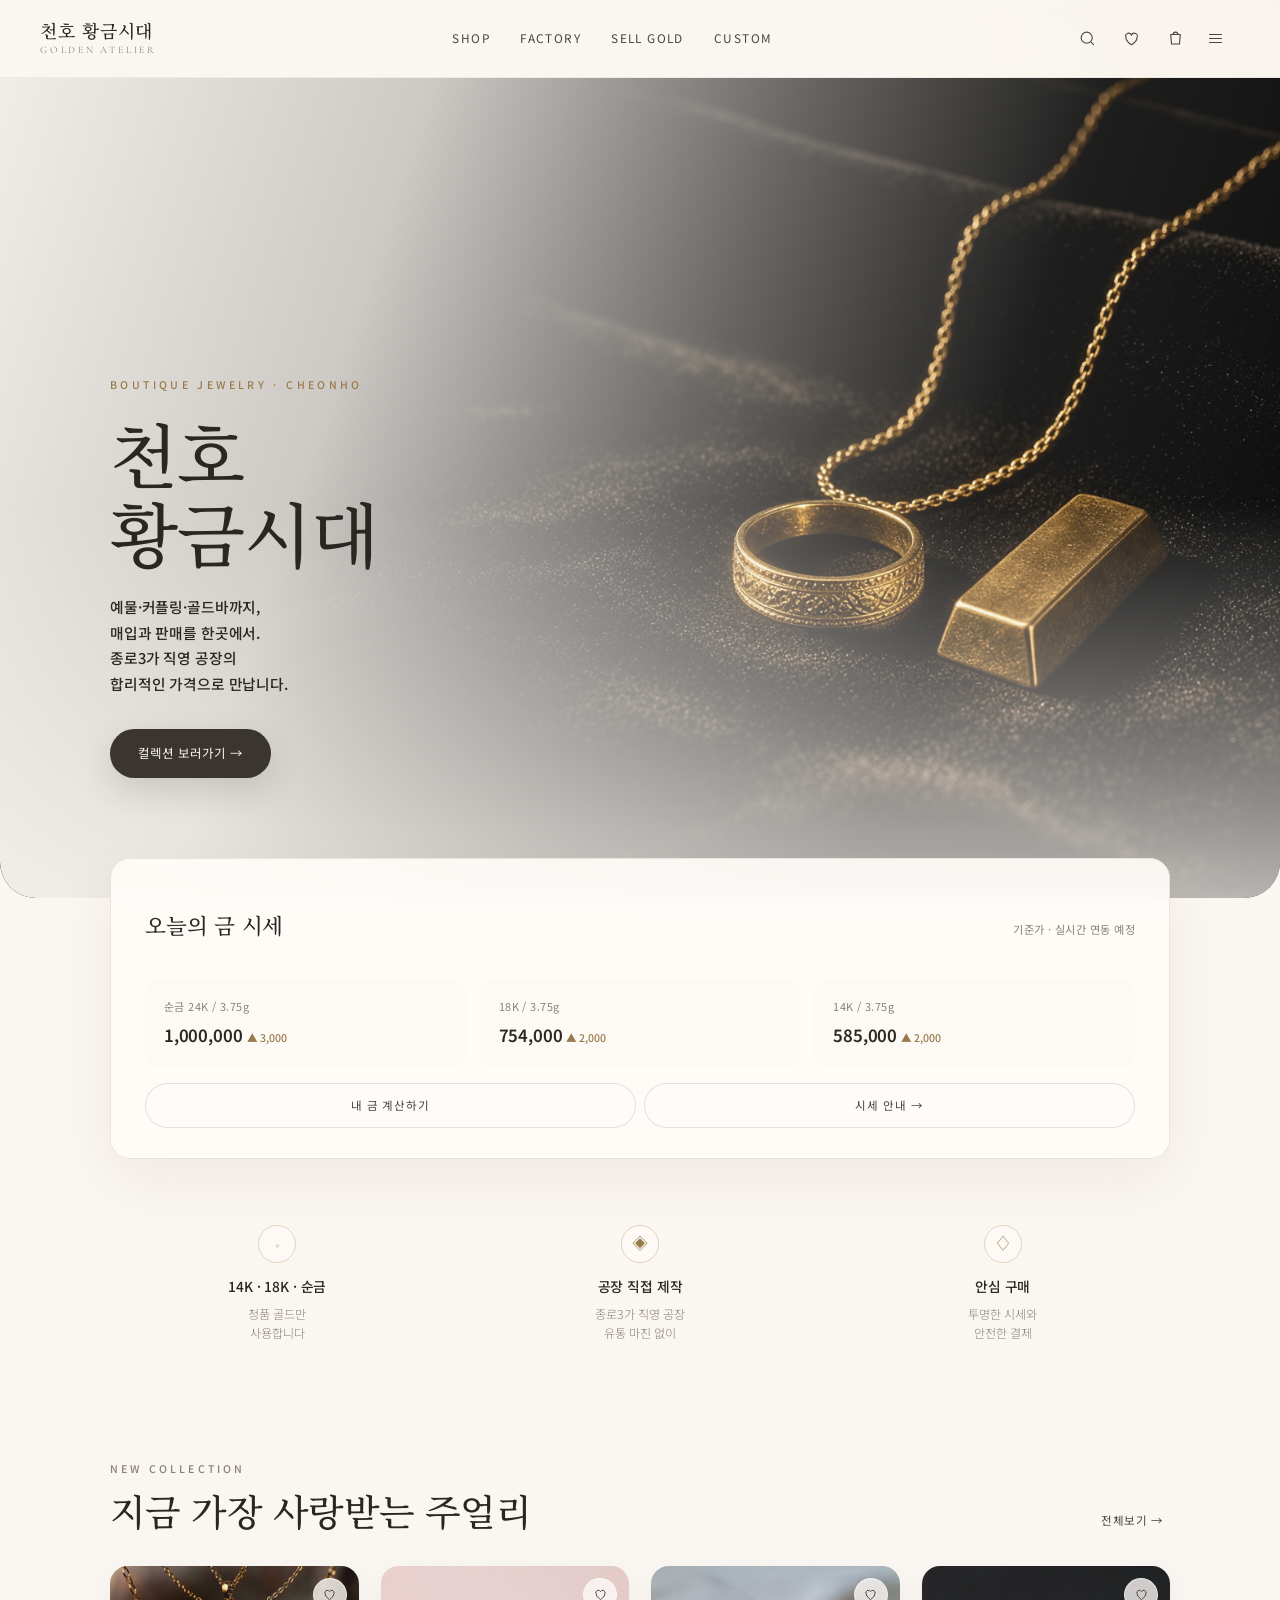
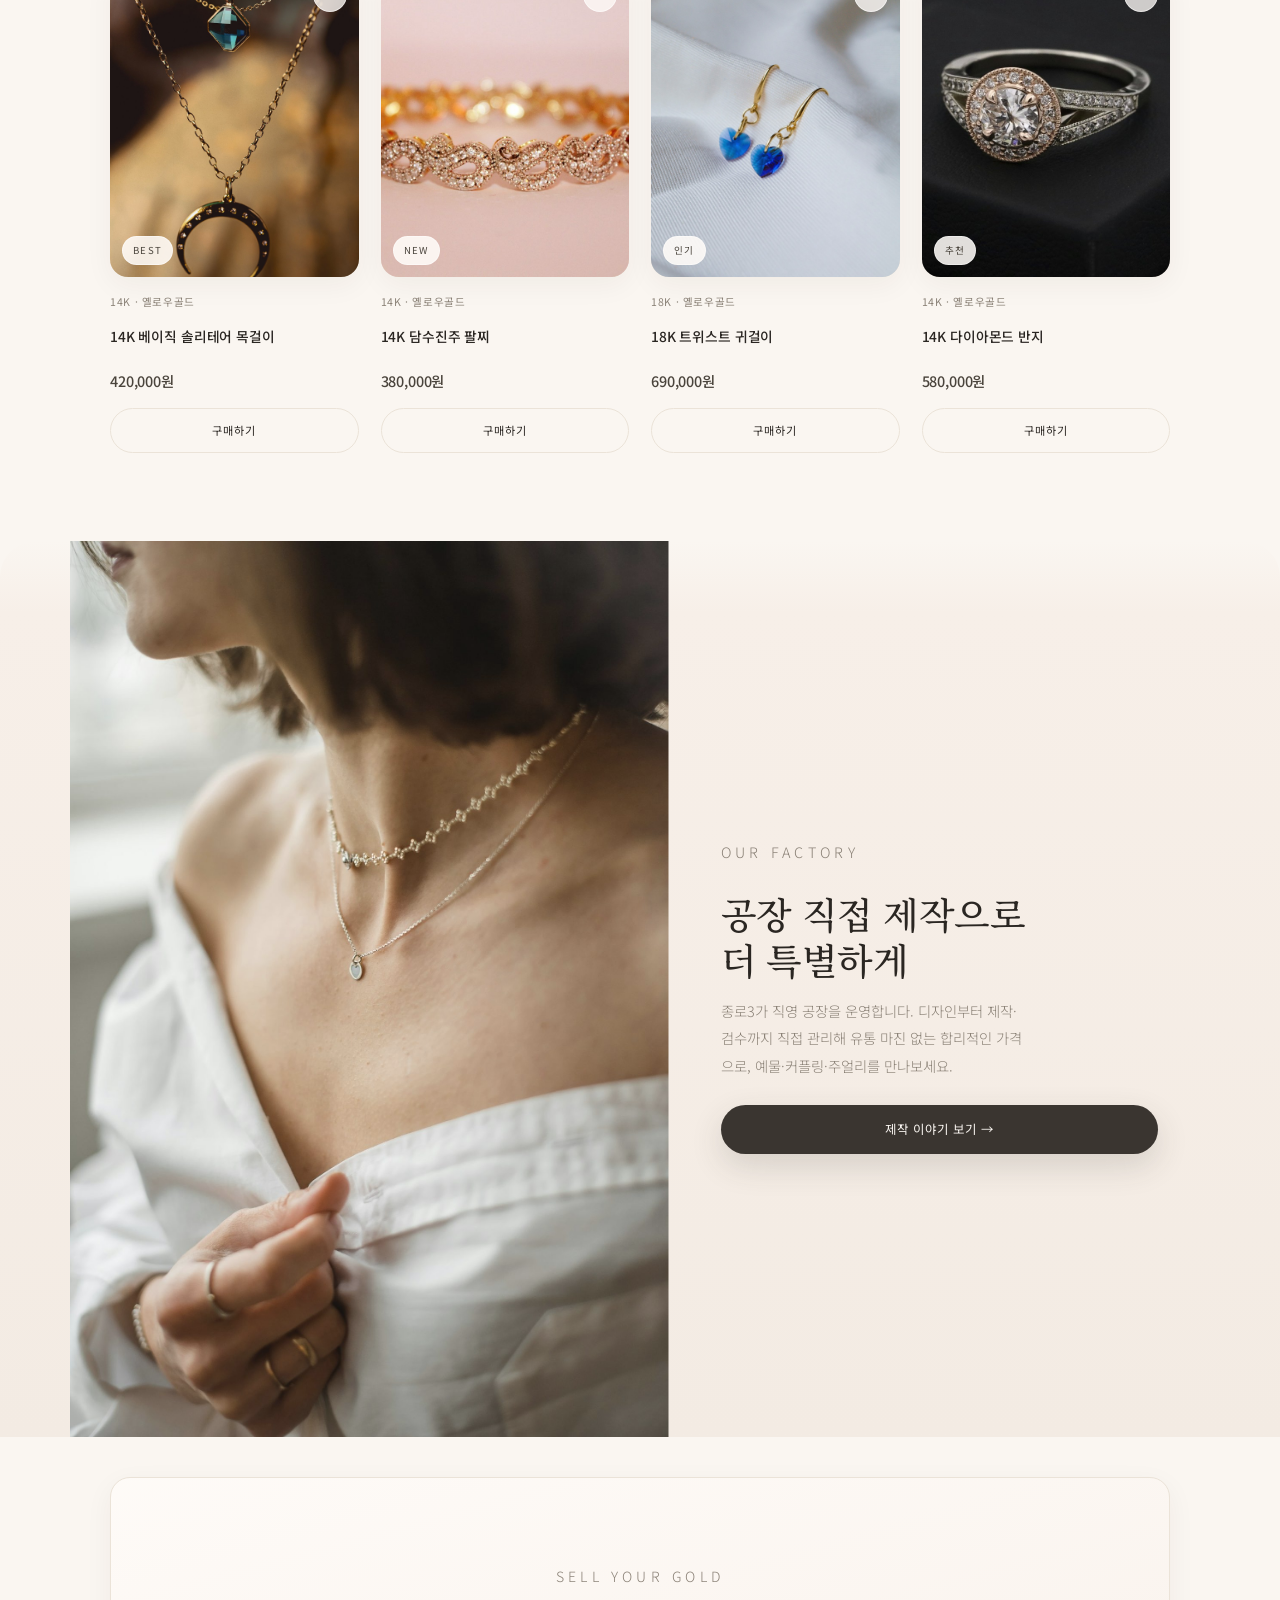
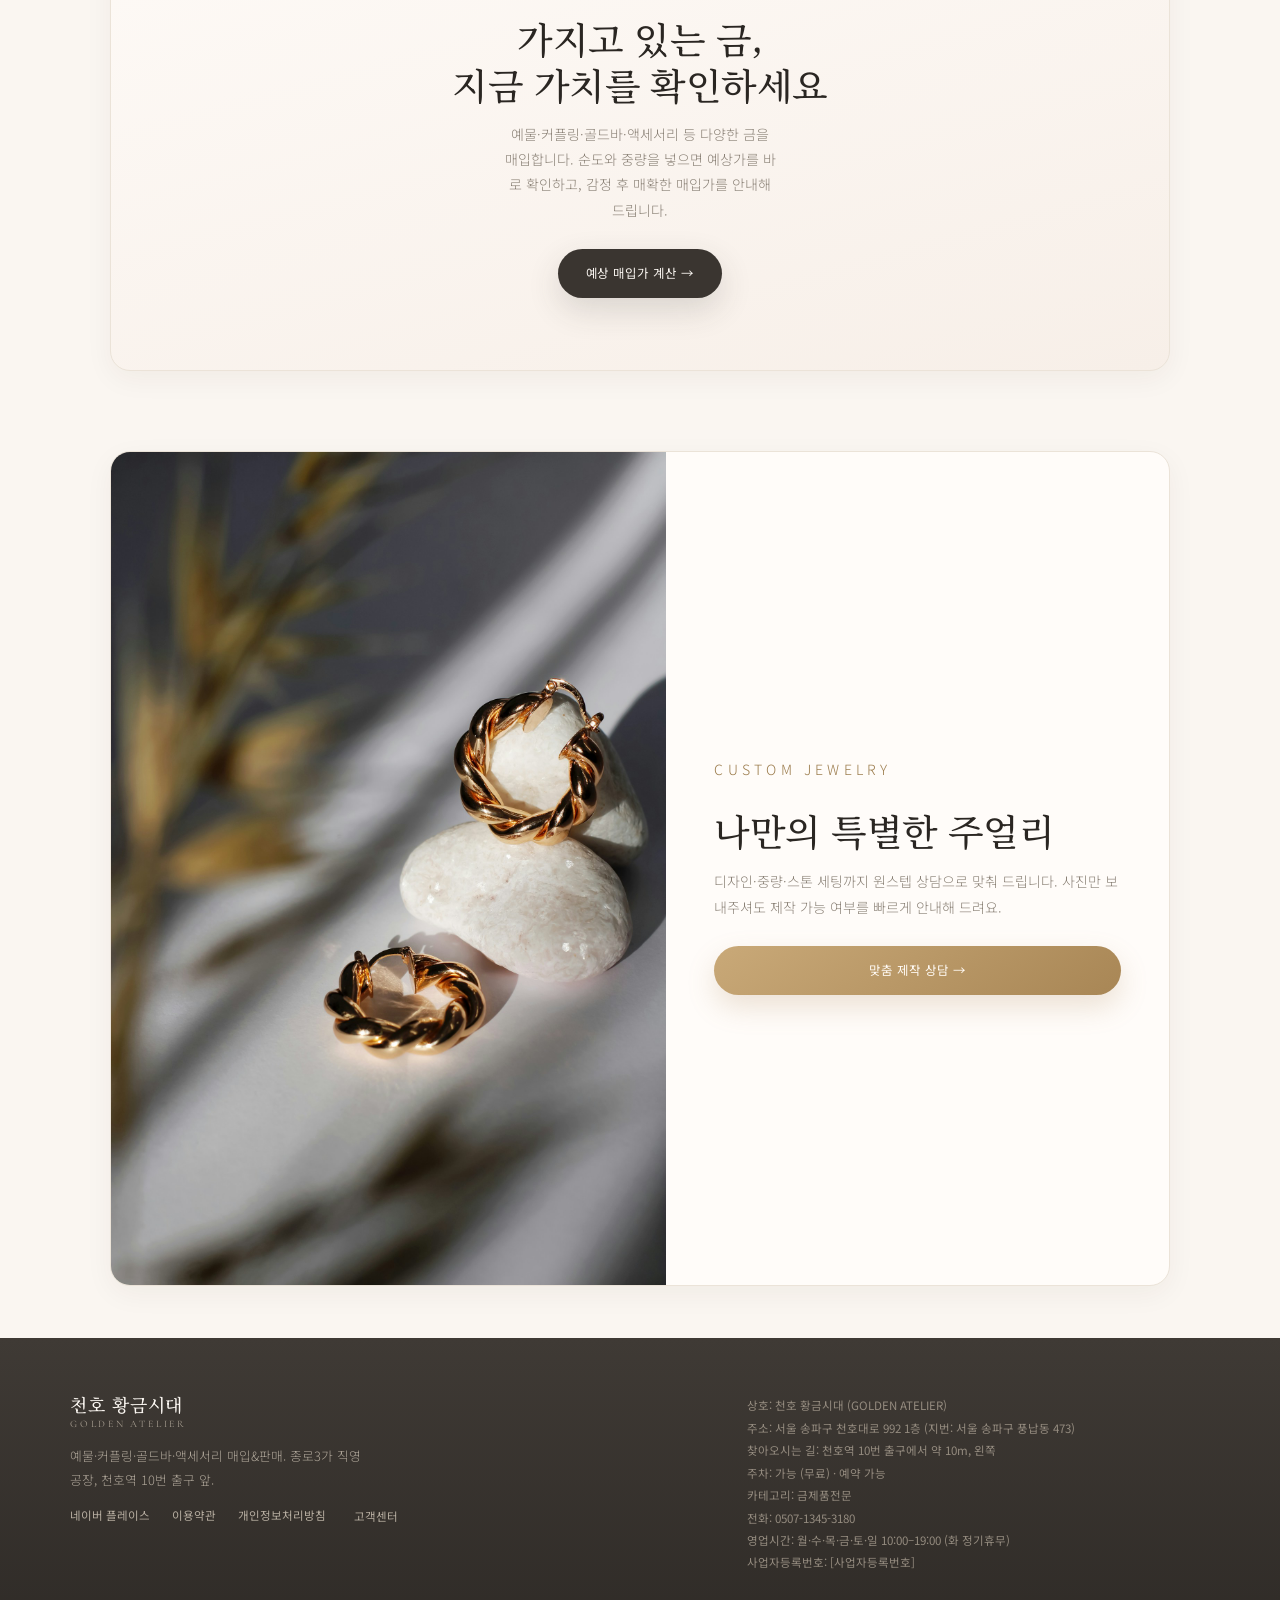
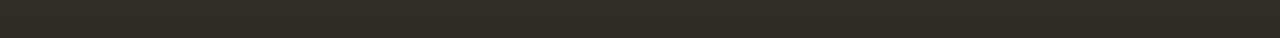
==== commit 9da4b893: "Set hero lead text to black for readability" ====
--- a/index.html
+++ b/index.html
@@ -191,7 +191,7 @@
 }
 .hero-lead {
   font-size: .92rem;
-  color: var(--gold-deep);
+  color: var(--ink);
   line-height: 1.75;
   margin: 0 0 32px;
   max-width: 26ch;
@@ -905,7 +905,7 @@
 <main id="main">
   <section class="hero" aria-label="히어로">
     <div class="hero-media">
-      <img src="[data-uri]